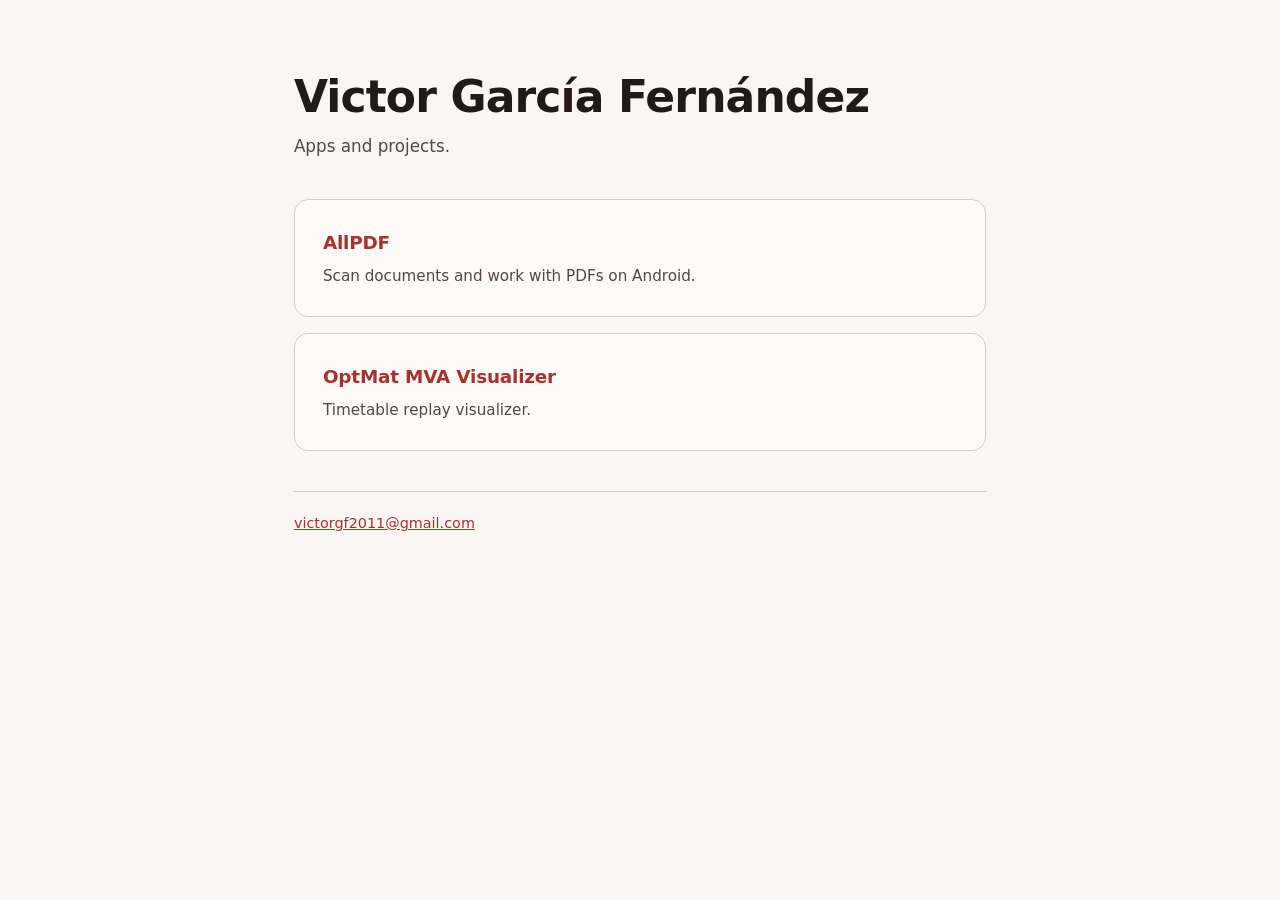
==== index.html @ 0d5b161e "Add root index so the developer website URL resolves" ====
<!doctype html>
<html lang="en">
<head>
<meta charset="utf-8">
<meta name="viewport" content="width=device-width, initial-scale=1">
<title>Victor García Fernández — Apps</title>
<meta name="description" content="Apps and projects by Victor García Fernández.">
<style>
  :root { color-scheme: light dark; }
  * { margin: 0; padding: 0; box-sizing: border-box; }

  :root {
    --page: #faf6f3;
    --surface: #fdfaf8;
    --ink: #221a18;
    --ink-soft: #54473f;
    --line: #d9ccc6;
    --accent: #a8322c;
  }
  @media (prefers-color-scheme: dark) {
    :root {
      --page: #181110;
      --surface: #1e1614;
      --ink: #ede1dc;
      --ink-soft: #dccbc4;
      --line: #54473f;
      --accent: #efa79d;
    }
  }

  body {
    background: var(--page);
    color: var(--ink);
    font-family: "Atkinson Hyperlegible", ui-sans-serif, system-ui, -apple-system, sans-serif;
    line-height: 1.6;
    padding: clamp(24px, 6vw, 72px) 20px 96px;
    -webkit-font-smoothing: antialiased;
  }
  main { max-width: 68ch; margin: 0 auto; }

  header { margin-bottom: 40px; }
  h1 {
    font-size: clamp(2rem, 5vw, 2.75rem);
    line-height: 1.15;
    letter-spacing: -0.02em;
  }
  .tagline {
    color: var(--ink-soft);
    margin-top: 10px;
    font-size: 1.05rem;
  }

  a.card {
    display: block;
    background: var(--surface);
    border: 1px solid var(--line);
    border-radius: 14px;
    padding: clamp(20px, 4vw, 28px);
    margin-bottom: 16px;
    text-decoration: none;
    color: inherit;
  }
  a.card:hover { border-color: var(--accent); }
  a.card h2 {
    font-size: 1.15rem;
    letter-spacing: -0.01em;
    margin-bottom: 6px;
    color: var(--accent);
  }
  a.card p { color: var(--ink-soft); font-size: 0.95rem; }

  footer {
    margin-top: 40px;
    padding-top: 20px;
    border-top: 1px solid var(--line);
    color: var(--ink-soft);
    font-size: 0.9rem;
  }
  footer a { color: var(--accent); }
</style>
</head>
<body>
<main>
  <header>
    <h1>Victor García Fernández</h1>
    <p class="tagline">Apps and projects.</p>
  </header>

  <a class="card" href="allpdf/">
    <h2>AllPDF</h2>
    <p>Scan documents and work with PDFs on Android.</p>
  </a>

  <a class="card" href="optmat-mva-visualizer/">
    <h2>OptMat MVA Visualizer</h2>
    <p>Timetable replay visualizer.</p>
  </a>

  <footer>
    <a href="mailto:victorgf2011@gmail.com">victorgf2011@gmail.com</a>
  </footer>
</main>
</body>
</html>
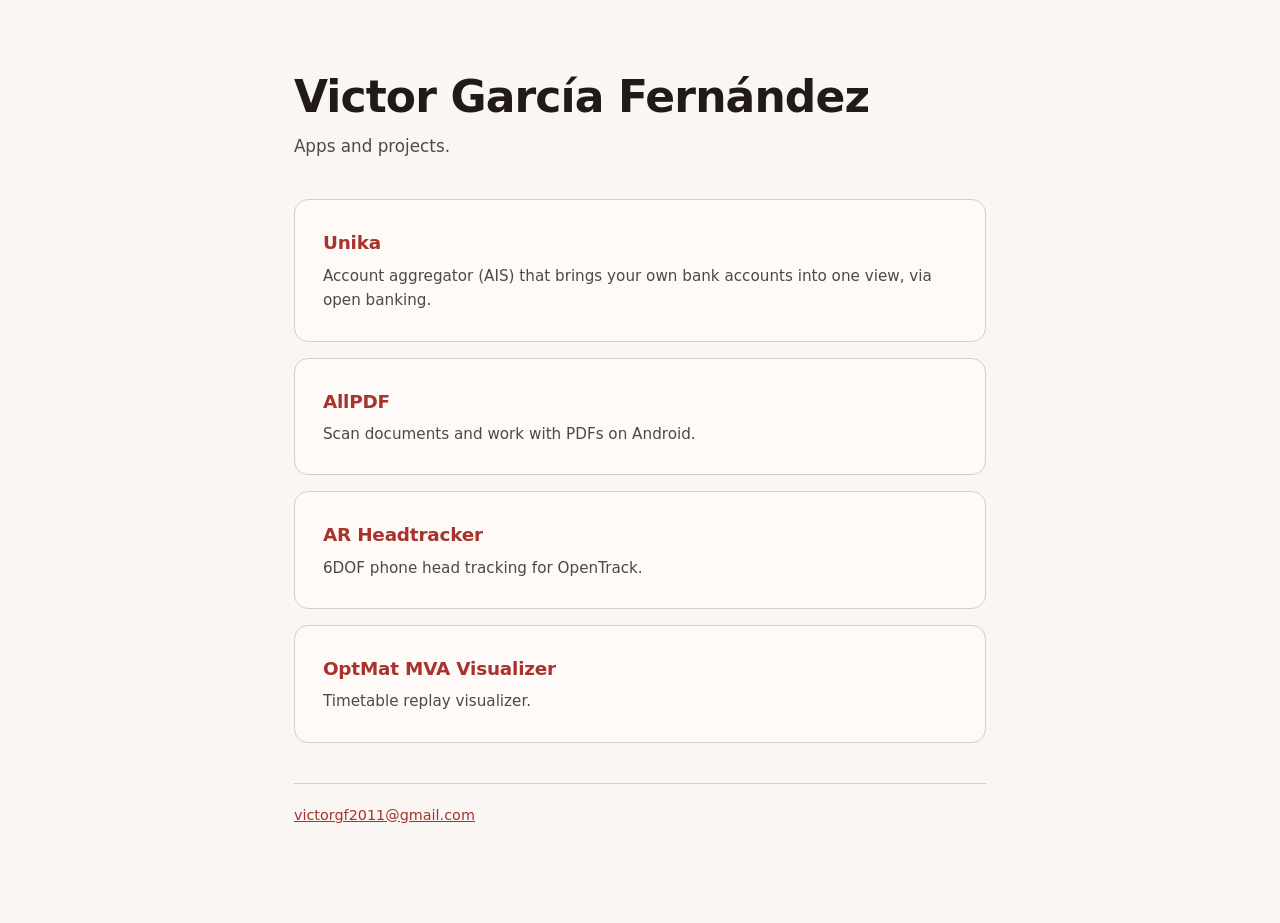
==== commit a4605bd4: "Add Unika pages (landing, privacy, terms) for Enable Banking prod request" ====
--- a/index.html
+++ b/index.html
@@ -86,9 +86,19 @@
     <p class="tagline">Apps and projects.</p>
   </header>
 
+  <a class="card" href="unika/">
+    <h2>Unika</h2>
+    <p>Account aggregator (AIS) that brings your own bank accounts into one view, via open banking.</p>
+  </a>
+
   <a class="card" href="allpdf/">
     <h2>AllPDF</h2>
     <p>Scan documents and work with PDFs on Android.</p>
+  </a>
+
+  <a class="card" href="ar-headtracker/">
+    <h2>AR Headtracker</h2>
+    <p>6DOF phone head tracking for OpenTrack.</p>
   </a>
 
   <a class="card" href="optmat-mva-visualizer/">
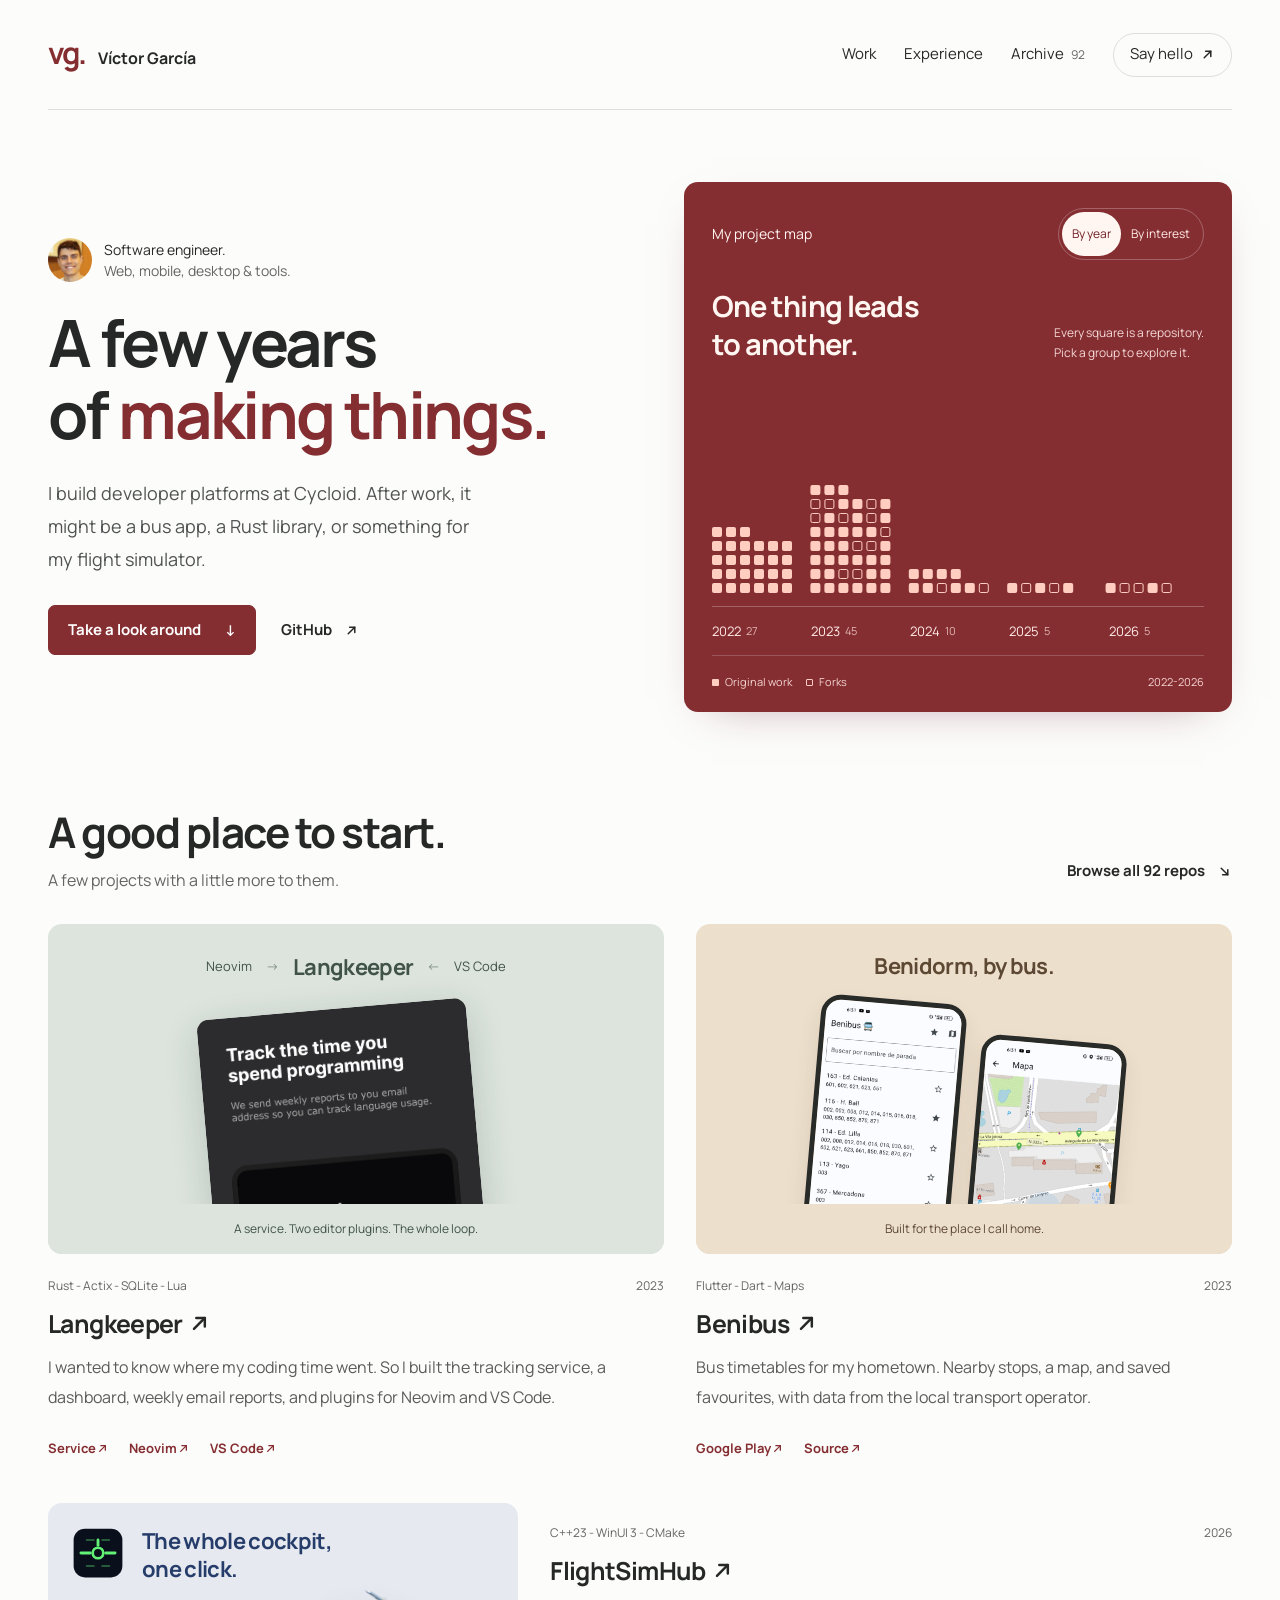
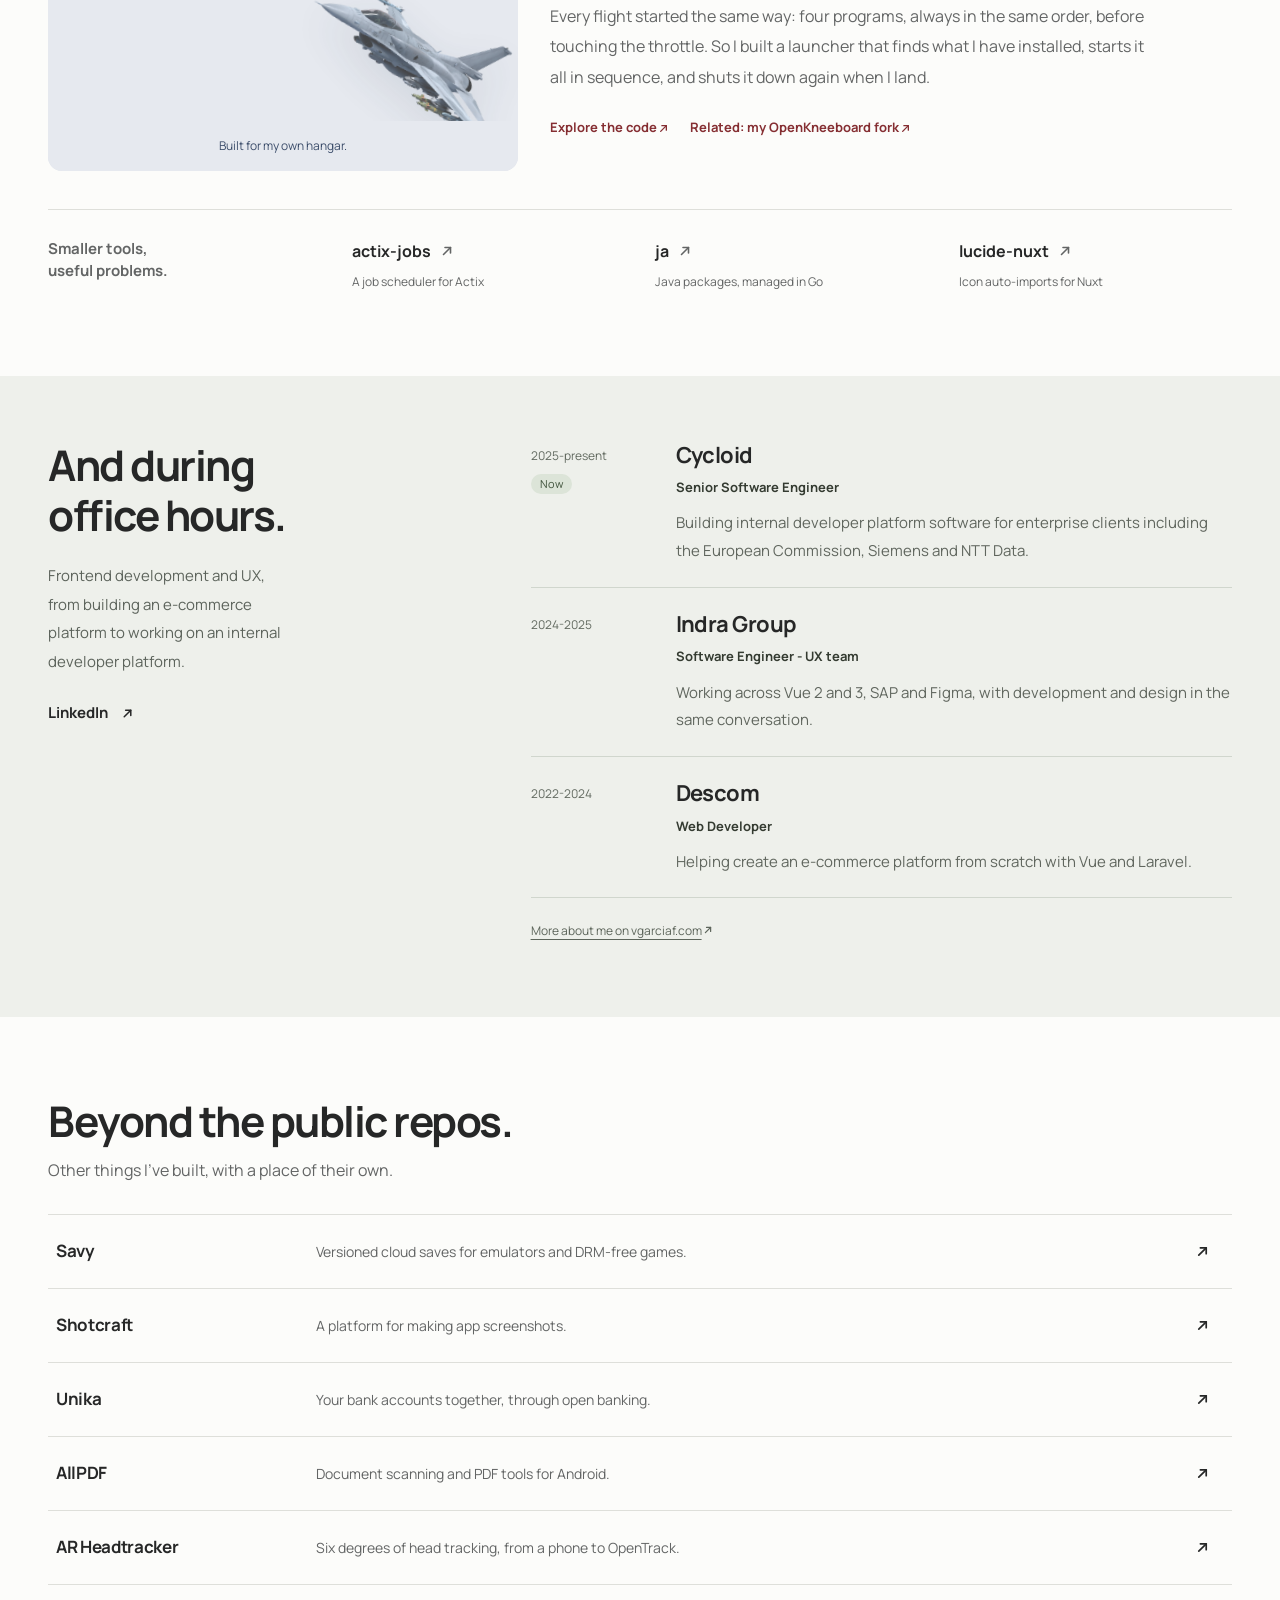
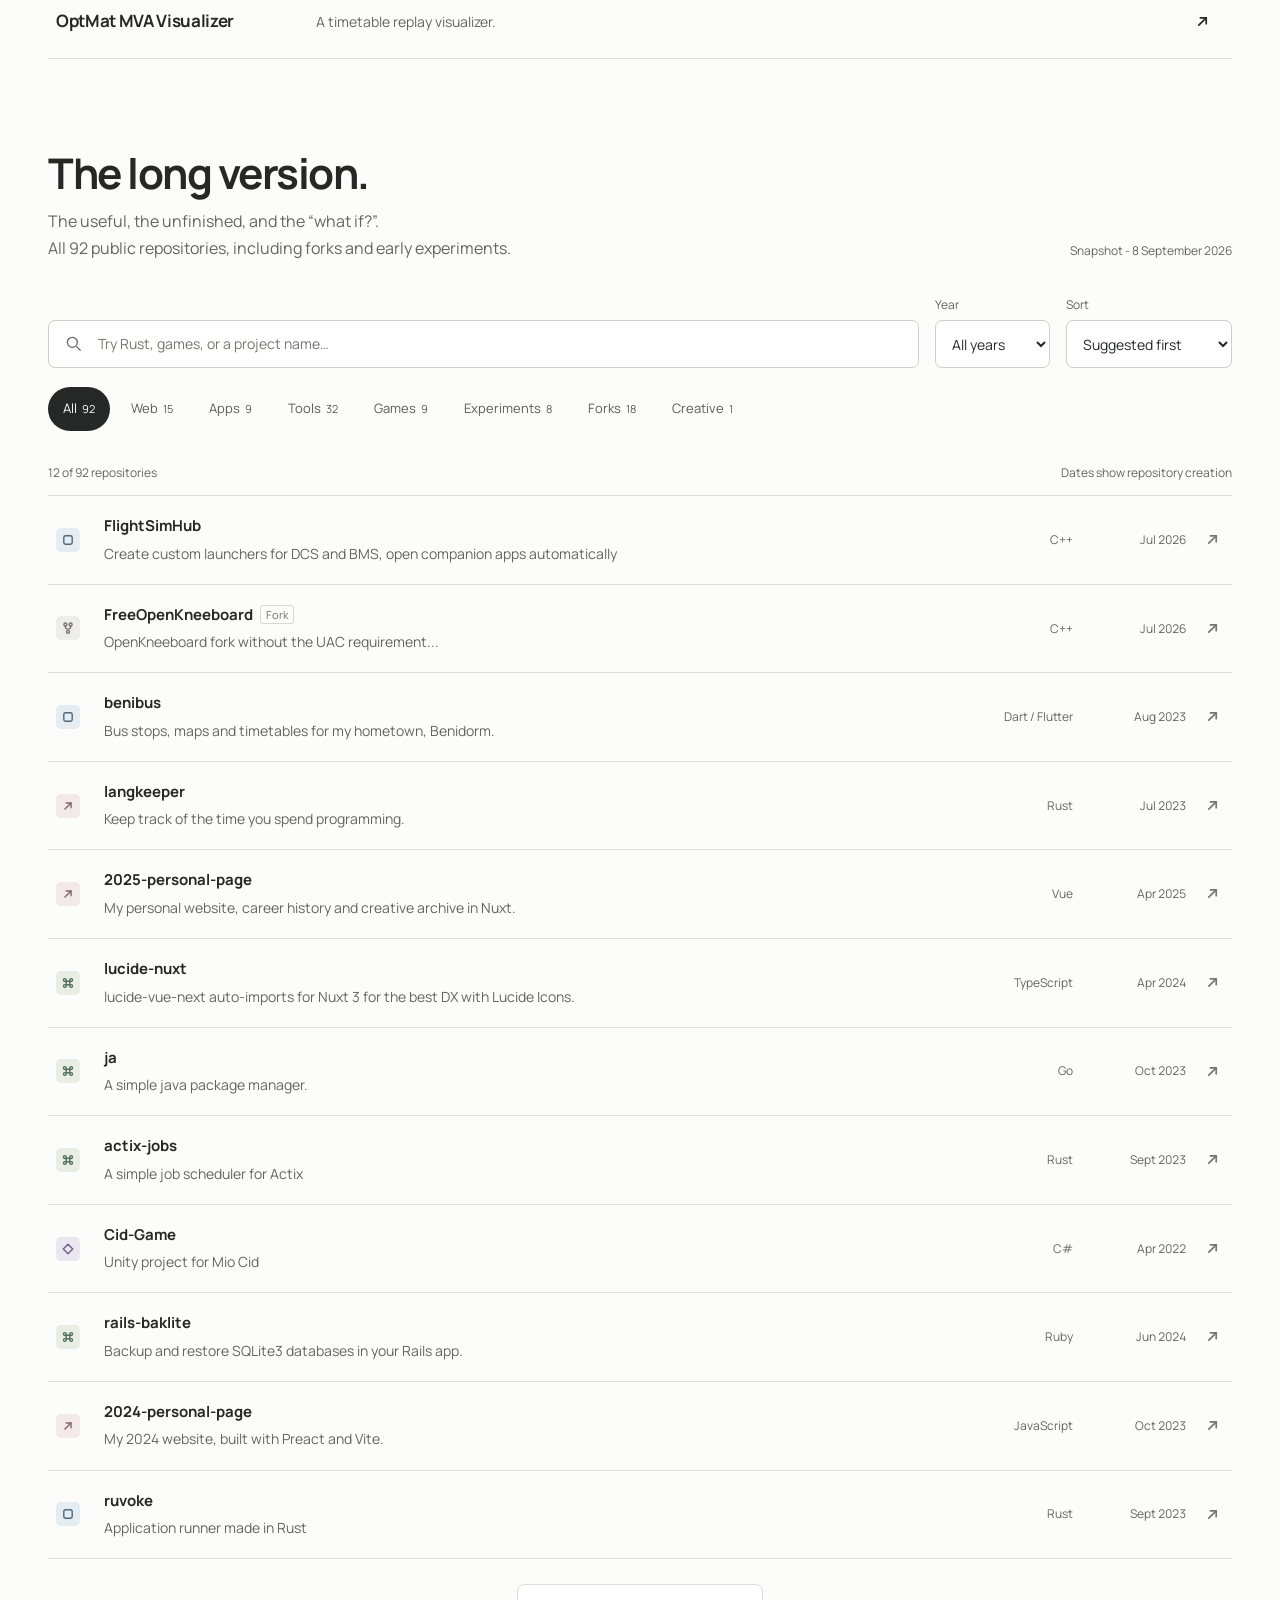
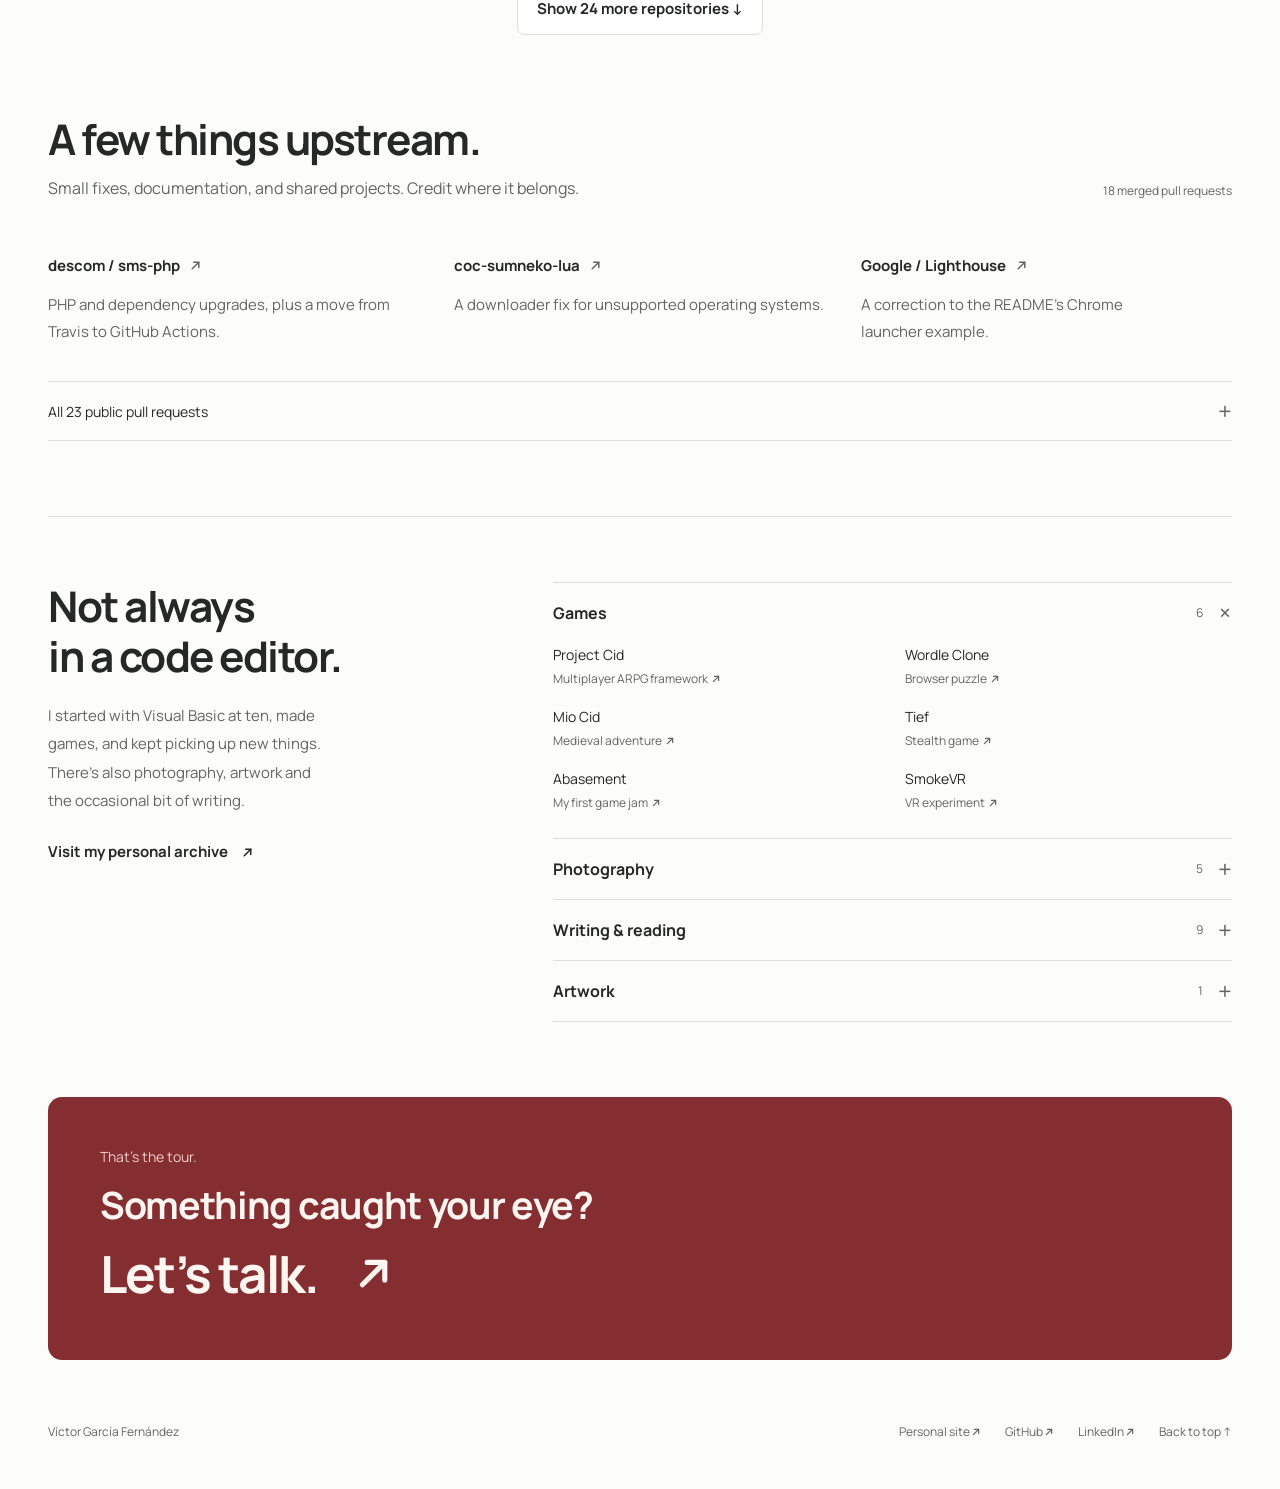
==== commit d9639e5a: "Build portfolio with project archive and career history Claude-Session: https://claude.ai/code/sessi" ====
--- a/index.html
+++ b/index.html
@@ -1,114 +1,890 @@
 <!doctype html>
 <html lang="en">
-<head>
-<meta charset="utf-8">
-<meta name="viewport" content="width=device-width, initial-scale=1">
-<title>Victor García Fernández — Apps</title>
-<meta name="description" content="Apps and projects by Victor García Fernández.">
-<style>
-  :root { color-scheme: light dark; }
-  * { margin: 0; padding: 0; box-sizing: border-box; }
+  <head>
+    <meta charset="utf-8" />
+    <meta name="viewport" content="width=device-width, initial-scale=1" />
+    <meta name="theme-color" content="#852e32" />
+    <title>
+      Víctor García: software, side projects & everything in between
+    </title>
+    <meta
+      name="description"
+      content="Software engineer working across web, mobile, desktop and developer tools. Explore Víctor García's projects, open-source contributions and creative work, from 2022 to today."
+    />
+    <meta
+      property="og:title"
+      content="Víctor García: a few years of making things"
+    />
+    <meta
+      property="og:description"
+      content="Software engineer. Web, mobile, desktop, developer tools and an archive of 92 public repositories."
+    />
+    <meta property="og:type" content="website" />
+    <meta property="og:url" content="https://apps.vgarciaf.com/" />
+    <meta
+      property="og:image"
+      content="https://apps.vgarciaf.com/assets/portrait.jpeg"
+    />
+    <link rel="canonical" href="https://apps.vgarciaf.com/" />
+    <link rel="icon" href="assets/favicon.svg" type="image/svg+xml" />
+    <link
+      rel="preload"
+      href="assets/manrope-regular.ttf"
+      as="font"
+      type="font/ttf"
+      crossorigin
+    />
+    <link rel="stylesheet" href="portfolio.css" />
+    <script src="portfolio.js" defer></script>
+  </head>
+  <body>
+    <a class="skip-link" href="#main">Skip to content</a>
+    <header class="site-header wrap">
+      <a class="identity" href="#main" aria-label="Víctor García, home"
+        ><span class="monogram" aria-hidden="true">vg.</span
+        ><span>Víctor García</span></a
+      >
+      <nav aria-label="Main navigation">
+        <a href="#work">Work</a><a href="#experience">Experience</a
+        ><a href="#archive">Archive <span class="nav-count">92</span></a
+        ><a class="contact-link" href="mailto:victorgf2011@gmail.com"
+          >Say hello <svg class="icon" viewBox="0 0 16 16" aria-hidden="true" fill="none" stroke="currentColor" stroke-width="1.6" stroke-linecap="round" stroke-linejoin="round"><path d="M4.5 11.5 11.5 4.5"/><path d="M6 4.5h5.5V10"/></svg></a
+        >
+      </nav>
+    </header>
+    <main id="main">
+      <section class="hero wrap" aria-labelledby="hero-title">
+        <div class="hero-copy">
+          <div class="intro">
+            <button class="portrait" type="button" disabled aria-label="See a bigger photo of Víctor">
+              <img
+                src="assets/portrait.jpeg"
+                width="44"
+                height="44"
+                alt="Víctor García"
+              />
+              <span class="wave" aria-hidden="true">
+                <img
+                  src="assets/hand-wave.png"
+                  width="123"
+                  height="111"
+                  alt=""
+                />
+              </span>
+            </button>
+            <p>Software engineer.<br /><span>Web, mobile, desktop &amp; tools.</span></p>
+          </div>
+          <h1 id="hero-title">
+            A few years <br />of <span>making things.</span>
+          </h1>
+          <p class="hero-description">
+            I build developer platforms at Cycloid. After work, it might be a
+            bus app, a Rust library, or something for my flight simulator.
+          </p>
+          <div class="hero-links">
+            <a class="button primary" href="#work"
+              >Take a look around <span aria-hidden="true">↓</span></a
+            ><a class="text-link" href="https://github.com/TortitasT"
+              >GitHub <svg class="icon" viewBox="0 0 16 16" aria-hidden="true" fill="none" stroke="currentColor" stroke-width="1.6" stroke-linecap="round" stroke-linejoin="round"><path d="M4.5 11.5 11.5 4.5"/><path d="M6 4.5h5.5V10"/></svg></a
+            >
+          </div>
+        </div>
+        <div class="atlas" aria-label="Public repositories by creation year">
+          <div class="atlas-top">
+            <span>My project map</span>
+            <div class="segmented js-only" aria-label="Group project map">
+              <button type="button" data-layout="year" aria-pressed="true">
+                By year</button
+              ><button
+                type="button"
+                data-layout="category"
+                aria-pressed="false"
+              >
+                By interest
+              </button>
+            </div>
+          </div>
+          <div class="atlas-story">
+            <strong>One thing leads <br />to another.</strong>
+            <p>
+              Every square is a repository.<br />Pick a group to explore it.
+            </p>
+          </div>
+          <div class="plot" aria-hidden="true"><span class="plot-dot" data-name="2022-personal-page" data-fork="false" style="--x:0%;--y:14px"></span><span class="plot-dot" data-name="2023-personal-page" data-fork="false" style="--x:3%;--y:14px"></span><span class="plot-dot" data-name="2023-personal-page-fresh" data-fork="false" style="--x:6%;--y:14px"></span><span class="plot-dot" data-name="2023-personal-page-next" data-fork="false" style="--x:9%;--y:14px"></span><span class="plot-dot" data-name="2023-personal-page-nuxt3-v1" data-fork="false" style="--x:0%;--y:28px"></span><span class="plot-dot" data-name="2024-personal-page" data-fork="false" style="--x:20%;--y:14px"></span><span class="plot-dot" data-name="2025-personal-page" data-fork="false" style="--x:60%;--y:14px"></span><span class="plot-dot" data-name="actix-jobs" data-fork="false" style="--x:23%;--y:14px"></span><span class="plot-dot" data-name="advent-of-code-2022" data-fork="false" style="--x:3%;--y:28px"></span><span class="plot-dot" data-name="advent-of-code-2023" data-fork="false" style="--x:26%;--y:14px"></span><span class="plot-dot" data-name="advent-of-vue-2022" data-fork="false" style="--x:6%;--y:28px"></span><span class="plot-dot" data-name="alend" data-fork="false" style="--x:29%;--y:14px"></span><span class="plot-dot" data-name="android-platform-tools-installer" data-fork="false" style="--x:20%;--y:28px"></span><span class="plot-dot" data-name="auth-laravel-nuxt3" data-fork="false" style="--x:23%;--y:28px"></span><span class="plot-dot" data-name="benibus" data-fork="false" style="--x:26%;--y:28px"></span><span class="plot-dot" data-name="celar" data-fork="false" style="--x:9%;--y:28px"></span><span class="plot-dot" data-name="chemical-dam" data-fork="false" style="--x:29%;--y:28px"></span><span class="plot-dot" data-name="Cid-Game" data-fork="false" style="--x:0%;--y:42px"></span><span class="plot-dot" data-name="Cid-Server" data-fork="false" style="--x:3%;--y:42px"></span><span class="plot-dot" data-name="Cid-Server-GUI" data-fork="false" style="--x:6%;--y:42px"></span><span class="plot-dot" data-name="coc-intelephense" data-fork="true" style="--x:20%;--y:42px"></span><span class="plot-dot" data-name="coc-sumneko-lua" data-fork="true" style="--x:23%;--y:42px"></span><span class="plot-dot" data-name="con" data-fork="false" style="--x:26%;--y:42px"></span><span class="plot-dot" data-name="cookhub" data-fork="false" style="--x:29%;--y:42px"></span><span class="plot-dot" data-name="cooklang-js" data-fork="true" style="--x:63%;--y:14px"></span><span class="plot-dot" data-name="cpp-utils" data-fork="false" style="--x:20%;--y:56px"></span><span class="plot-dot" data-name="dam-battleship" data-fork="false" style="--x:23%;--y:56px"></span><span class="plot-dot" data-name="dam-nginx-docker" data-fork="false" style="--x:26%;--y:56px"></span><span class="plot-dot" data-name="dam-webpage" data-fork="false" style="--x:29%;--y:56px"></span><span class="plot-dot" data-name="dam2-delivery" data-fork="false" style="--x:20%;--y:70px"></span><span class="plot-dot" data-name="dbasado" data-fork="false" style="--x:23%;--y:70px"></span><span class="plot-dot" data-name="deno-api-auth" data-fork="false" style="--x:26%;--y:70px"></span><span class="plot-dot" data-name="dimers" data-fork="false" style="--x:29%;--y:70px"></span><span class="plot-dot" data-name="docker-sdk" data-fork="false" style="--x:20%;--y:84px"></span><span class="plot-dot" data-name="dormlite" data-fork="false" style="--x:9%;--y:42px"></span><span class="plot-dot" data-name="dotfiles" data-fork="false" style="--x:0%;--y:56px"></span><span class="plot-dot" data-name="edi" data-fork="false" style="--x:40%;--y:14px"></span><span class="plot-dot" data-name="FlightSimHub" data-fork="false" style="--x:80%;--y:14px"></span><span class="plot-dot" data-name="framework" data-fork="true" style="--x:23%;--y:84px"></span><span class="plot-dot" data-name="FreeOpenKneeboard" data-fork="true" style="--x:83%;--y:14px"></span><span class="plot-dot" data-name="go-web-documentation" data-fork="true" style="--x:26%;--y:84px"></span><span class="plot-dot" data-name="htemele" data-fork="false" style="--x:29%;--y:84px"></span><span class="plot-dot" data-name="i2p.website" data-fork="true" style="--x:86%;--y:14px"></span><span class="plot-dot" data-name="ja" data-fork="false" style="--x:20%;--y:98px"></span><span class="plot-dot" data-name="java-utils" data-fork="false" style="--x:23%;--y:98px"></span><span class="plot-dot" data-name="jenu" data-fork="false" style="--x:26%;--y:98px"></span><span class="plot-dot" data-name="langkeeper" data-fork="false" style="--x:29%;--y:98px"></span><span class="plot-dot" data-name="langkeeper.nvim" data-fork="false" style="--x:20%;--y:112px"></span><span class="plot-dot" data-name="lighthouse" data-fork="true" style="--x:23%;--y:112px"></span><span class="plot-dot" data-name="lucide-nuxt" data-fork="false" style="--x:43%;--y:14px"></span><span class="plot-dot" data-name="media" data-fork="false" style="--x:66%;--y:14px"></span><span class="plot-dot" data-name="mini.nvim" data-fork="true" style="--x:26%;--y:112px"></span><span class="plot-dot" data-name="monkeytype" data-fork="true" style="--x:46%;--y:14px"></span><span class="plot-dot" data-name="museeks" data-fork="true" style="--x:69%;--y:14px"></span><span class="plot-dot" data-name="node-telnet-server" data-fork="false" style="--x:3%;--y:56px"></span><span class="plot-dot" data-name="node-typescript-module" data-fork="false" style="--x:29%;--y:112px"></span><span class="plot-dot" data-name="pages" data-fork="false" style="--x:89%;--y:14px"></span><span class="plot-dot" data-name="patata-recipes" data-fork="true" style="--x:20%;--y:126px"></span><span class="plot-dot" data-name="php-ffi-rust-test" data-fork="false" style="--x:23%;--y:126px"></span><span class="plot-dot" data-name="php-skeleton" data-fork="true" style="--x:26%;--y:126px"></span><span class="plot-dot" data-name="prettier-config" data-fork="false" style="--x:29%;--y:126px"></span><span class="plot-dot" data-name="privacy-policy" data-fork="false" style="--x:60%;--y:28px"></span><span class="plot-dot" data-name="prot" data-fork="false" style="--x:6%;--y:56px"></span><span class="plot-dot" data-name="rails-baklite" data-fork="false" style="--x:49%;--y:14px"></span><span class="plot-dot" data-name="realtime-income" data-fork="false" style="--x:40%;--y:28px"></span><span class="plot-dot" data-name="roar-ng-ii" data-fork="true" style="--x:20%;--y:140px"></span><span class="plot-dot" data-name="rpg-kata" data-fork="true" style="--x:23%;--y:140px"></span><span class="plot-dot" data-name="ruvoke" data-fork="false" style="--x:26%;--y:140px"></span><span class="plot-dot" data-name="SAO-FCT-Autofill" data-fork="false" style="--x:9%;--y:56px"></span><span class="plot-dot" data-name="shadcn-vue" data-fork="true" style="--x:43%;--y:28px"></span><span class="plot-dot" data-name="sharpit" data-fork="false" style="--x:29%;--y:140px"></span><span class="plot-dot" data-name="sms-php" data-fork="true" style="--x:20%;--y:154px"></span><span class="plot-dot" data-name="ssh-cli" data-fork="false" style="--x:46%;--y:28px"></span><span class="plot-dot" data-name="stock-forecast" data-fork="false" style="--x:49%;--y:28px"></span><span class="plot-dot" data-name="styles" data-fork="false" style="--x:0%;--y:70px"></span><span class="plot-dot" data-name="SWDM-Generator" data-fork="false" style="--x:3%;--y:70px"></span><span class="plot-dot" data-name="taskt" data-fork="false" style="--x:23%;--y:154px"></span><span class="plot-dot" data-name="taskt-server" data-fork="false" style="--x:26%;--y:154px"></span><span class="plot-dot" data-name="telnet-mmo" data-fork="false" style="--x:6%;--y:70px"></span><span class="plot-dot" data-name="telnet-mmo-editor" data-fork="false" style="--x:9%;--y:70px"></span><span class="plot-dot" data-name="tevent" data-fork="false" style="--x:0%;--y:84px"></span><span class="plot-dot" data-name="tomodoro" data-fork="false" style="--x:40%;--y:42px"></span><span class="plot-dot" data-name="TortitasT" data-fork="false" style="--x:3%;--y:84px"></span><span class="plot-dot" data-name="trouter" data-fork="false" style="--x:6%;--y:84px"></span><span class="plot-dot" data-name="tsh" data-fork="false" style="--x:9%;--y:84px"></span><span class="plot-dot" data-name="Tux-Memory" data-fork="false" style="--x:0%;--y:98px"></span><span class="plot-dot" data-name="vscode-langkeeper" data-fork="false" style="--x:29%;--y:154px"></span><span class="plot-dot" data-name="vue3-electron-forge" data-fork="false" style="--x:20%;--y:168px"></span><span class="plot-dot" data-name="weather-react" data-fork="false" style="--x:43%;--y:42px"></span><span class="plot-dot" data-name="Wordle-Clone" data-fork="false" style="--x:3%;--y:98px"></span><span class="plot-dot" data-name="workflows" data-fork="false" style="--x:6%;--y:98px"></span><span class="plot-dot" data-name="wt" data-fork="true" style="--x:80%;--y:28px"></span></div>
+          <div class="plot-labels"><a href="#archive" data-group="2022">2022<small>27</small></a><a href="#archive" data-group="2023">2023<small>45</small></a><a href="#archive" data-group="2024">2024<small>10</small></a><a href="#archive" data-group="2025">2025<small>5</small></a><a href="#archive" data-group="2026">2026<small>5</small></a></div>
+          <div class="atlas-bottom">
+            <span
+              ><i class="legend-square" aria-hidden="true"></i> Original work
+              <i class="legend-square fork" aria-hidden="true"></i> Forks</span
+            ><span>2022-2026</span>
+          </div>
+        </div>
+      </section>
 
-  :root {
-    --page: #faf6f3;
-    --surface: #fdfaf8;
-    --ink: #221a18;
-    --ink-soft: #54473f;
-    --line: #d9ccc6;
-    --accent: #a8322c;
-  }
-  @media (prefers-color-scheme: dark) {
-    :root {
-      --page: #181110;
-      --surface: #1e1614;
-      --ink: #ede1dc;
-      --ink-soft: #dccbc4;
-      --line: #54473f;
-      --accent: #efa79d;
-    }
-  }
+      <section class="work-section wrap" id="work" aria-labelledby="work-title">
+        <div class="section-heading">
+          <div>
+            <h2 id="work-title">A good place to start.</h2>
+            <p>A few projects with a little more to them.</p>
+          </div>
+          <a class="text-link" href="#archive"
+            >Browse all 92 repos <svg class="icon" viewBox="0 0 16 16" aria-hidden="true" fill="none" stroke="currentColor" stroke-width="1.6" stroke-linecap="round" stroke-linejoin="round"><path d="M4.5 4.5 11.5 11.5"/><path d="M11.5 6v5.5H6"/></svg></a
+          >
+        </div>
+        <div class="featured-grid">
+          <article class="project feature-langkeeper">
+            <a
+              class="project-art langkeeper-art"
+              href="https://github.com/TortitasT/langkeeper"
+              aria-label="Explore Langkeeper on GitHub"
+            >
+              <div class="ecosystem">
+                <span>Neovim</span
+                ><span class="connector" aria-hidden="true">→</span
+                ><strong>Langkeeper</strong
+                ><span class="connector" aria-hidden="true">←</span
+                ><span>VS Code</span>
+              </div>
+              <img
+                class="langkeeper-shot"
+                src="assets/langkeeper.png"
+                width="1242"
+                height="2688"
+                loading="lazy"
+                alt="Langkeeper dashboard showing time spent in different programming languages"
+              />
+              <span class="art-caption"
+                >A service. Two editor plugins. The whole loop.</span
+              >
+            </a>
+            <div class="project-copy">
+              <div class="project-meta">
+                <span>Rust - Actix - SQLite - Lua</span
+                ><time datetime="2023-07-31">2023</time>
+              </div>
+              <h3>
+                <a href="https://github.com/TortitasT/langkeeper"
+                  >Langkeeper <svg class="icon" viewBox="0 0 16 16" aria-hidden="true" fill="none" stroke="currentColor" stroke-width="1.6" stroke-linecap="round" stroke-linejoin="round"><path d="M4.5 11.5 11.5 4.5"/><path d="M6 4.5h5.5V10"/></svg></a
+                >
+              </h3>
+              <p>
+                I wanted to know where my coding time went. So I built the
+                tracking service, a dashboard, weekly email reports, and plugins
+                for Neovim and VS Code.
+              </p>
+              <div class="project-links">
+                <a href="https://github.com/TortitasT/langkeeper">Service <svg class="icon" viewBox="0 0 16 16" aria-hidden="true" fill="none" stroke="currentColor" stroke-width="1.6" stroke-linecap="round" stroke-linejoin="round"><path d="M4.5 11.5 11.5 4.5"/><path d="M6 4.5h5.5V10"/></svg></a
+                ><a href="https://github.com/TortitasT/langkeeper.nvim"
+                  >Neovim <svg class="icon" viewBox="0 0 16 16" aria-hidden="true" fill="none" stroke="currentColor" stroke-width="1.6" stroke-linecap="round" stroke-linejoin="round"><path d="M4.5 11.5 11.5 4.5"/><path d="M6 4.5h5.5V10"/></svg></a
+                ><a href="https://github.com/TortitasT/vscode-langkeeper"
+                  >VS Code <svg class="icon" viewBox="0 0 16 16" aria-hidden="true" fill="none" stroke="currentColor" stroke-width="1.6" stroke-linecap="round" stroke-linejoin="round"><path d="M4.5 11.5 11.5 4.5"/><path d="M6 4.5h5.5V10"/></svg></a
+                >
+              </div>
+            </div>
+          </article>
+          <article class="project feature-benibus">
+            <a
+              class="project-art benibus-art"
+              href="https://github.com/TortitasT/benibus"
+              aria-label="Explore Benibus on GitHub"
+              ><span class="bus-label">Benidorm, by bus.</span>
+              <div class="phone-pair">
+                <img
+                  src="assets/benibus-stops.jpeg"
+                  width="921"
+                  height="2048"
+                  loading="lazy"
+                  alt="Benibus nearby bus stops"
+                /><img
+                  src="assets/benibus-map.jpeg"
+                  width="921"
+                  height="2048"
+                  loading="lazy"
+                  alt="Benibus map of bus stops in Benidorm"
+                />
+              </div>
+              <span class="art-caption"
+                >Built for the place I call home.</span
+              ></a
+            >
+            <div class="project-copy">
+              <div class="project-meta">
+                <span>Flutter - Dart - Maps</span
+                ><time datetime="2023-08-10">2023</time>
+              </div>
+              <h3>
+                <a href="https://github.com/TortitasT/benibus"
+                  >Benibus <svg class="icon" viewBox="0 0 16 16" aria-hidden="true" fill="none" stroke="currentColor" stroke-width="1.6" stroke-linecap="round" stroke-linejoin="round"><path d="M4.5 11.5 11.5 4.5"/><path d="M6 4.5h5.5V10"/></svg></a
+                >
+              </h3>
+              <p>
+                Bus timetables for my hometown. Nearby stops, a map, and saved
+                favourites, with data from the local transport operator.
+              </p>
+              <div class="project-links">
+                <a
+                  href="https://play.google.com/store/apps/details?id=eu.tortitas.benibus"
+                  >Google Play <svg class="icon" viewBox="0 0 16 16" aria-hidden="true" fill="none" stroke="currentColor" stroke-width="1.6" stroke-linecap="round" stroke-linejoin="round"><path d="M4.5 11.5 11.5 4.5"/><path d="M6 4.5h5.5V10"/></svg></a
+                ><a href="https://github.com/TortitasT/benibus">Source <svg class="icon" viewBox="0 0 16 16" aria-hidden="true" fill="none" stroke="currentColor" stroke-width="1.6" stroke-linecap="round" stroke-linejoin="round"><path d="M4.5 11.5 11.5 4.5"/><path d="M6 4.5h5.5V10"/></svg></a>
+              </div>
+            </div>
+          </article>
+        </div>
+        <article class="flight-project">
+          <div class="flight-visual">
+            <img
+              class="f16"
+              src="assets/f16.png"
+              width="653"
+              height="383"
+              loading="lazy"
+              alt=""
+            />
+            <img src="assets/flight-sim.svg" alt="" width="80" height="80" />
+            <span class="flight-label">The whole cockpit,<br />one click.</span>
+            <p>Built for my own hangar.</p>
+          </div>
+          <div class="flight-copy">
+            <div class="project-meta">
+              <span>C++23 - WinUI 3 - CMake</span
+              ><time datetime="2026-07-16">2026</time>
+            </div>
+            <h3>
+              <a href="https://github.com/TortitasT/FlightSimHub"
+                >FlightSimHub <svg class="icon" viewBox="0 0 16 16" aria-hidden="true" fill="none" stroke="currentColor" stroke-width="1.6" stroke-linecap="round" stroke-linejoin="round"><path d="M4.5 11.5 11.5 4.5"/><path d="M6 4.5h5.5V10"/></svg></a
+              >
+            </h3>
+            <p>
+              Every flight started the same way: four programs, always in the
+              same order, before touching the throttle. So I built a launcher
+              that finds what I have installed, starts it all in sequence, and
+              shuts it down again when I land.
+            </p>
+            <div class="project-links">
+              <a href="https://github.com/TortitasT/FlightSimHub"
+                >Explore the code <svg class="icon" viewBox="0 0 16 16" aria-hidden="true" fill="none" stroke="currentColor" stroke-width="1.6" stroke-linecap="round" stroke-linejoin="round"><path d="M4.5 11.5 11.5 4.5"/><path d="M6 4.5h5.5V10"/></svg></a
+              ><a href="https://github.com/TortitasT/FreeOpenKneeboard"
+                >Related: my OpenKneeboard fork <svg class="icon" viewBox="0 0 16 16" aria-hidden="true" fill="none" stroke="currentColor" stroke-width="1.6" stroke-linecap="round" stroke-linejoin="round"><path d="M4.5 11.5 11.5 4.5"/><path d="M6 4.5h5.5V10"/></svg></a
+              >
+            </div>
+          </div>
+        </article>
+        <div class="tool-shelf">
+          <p class="shelf-title">Smaller tools,<br />useful problems.</p>
+          <a href="https://github.com/TortitasT/actix-jobs"
+            ><span>actix-jobs <b><svg class="icon" viewBox="0 0 16 16" aria-hidden="true" fill="none" stroke="currentColor" stroke-width="1.6" stroke-linecap="round" stroke-linejoin="round"><path d="M4.5 11.5 11.5 4.5"/><path d="M6 4.5h5.5V10"/></svg></b></span
+            ><small>A job scheduler for Actix</small></a
+          ><a href="https://github.com/TortitasT/ja"
+            ><span>ja <b><svg class="icon" viewBox="0 0 16 16" aria-hidden="true" fill="none" stroke="currentColor" stroke-width="1.6" stroke-linecap="round" stroke-linejoin="round"><path d="M4.5 11.5 11.5 4.5"/><path d="M6 4.5h5.5V10"/></svg></b></span
+            ><small>Java packages, managed in Go</small></a
+          ><a href="https://github.com/TortitasT/lucide-nuxt"
+            ><span>lucide-nuxt <b><svg class="icon" viewBox="0 0 16 16" aria-hidden="true" fill="none" stroke="currentColor" stroke-width="1.6" stroke-linecap="round" stroke-linejoin="round"><path d="M4.5 11.5 11.5 4.5"/><path d="M6 4.5h5.5V10"/></svg></b></span
+            ><small>Icon auto-imports for Nuxt</small></a
+          >
+        </div>
+      </section>
 
-  body {
-    background: var(--page);
-    color: var(--ink);
-    font-family: "Atkinson Hyperlegible", ui-sans-serif, system-ui, -apple-system, sans-serif;
-    line-height: 1.6;
-    padding: clamp(24px, 6vw, 72px) 20px 96px;
-    -webkit-font-smoothing: antialiased;
-  }
-  main { max-width: 68ch; margin: 0 auto; }
+      <section
+        class="experience-section"
+        id="experience"
+        aria-labelledby="experience-title"
+      >
+        <div class="wrap experience-grid">
+          <div class="experience-intro">
+            <h2 id="experience-title">And during <br />office hours.</h2>
+            <p>
+              Frontend development and UX, from building an e-commerce platform
+              to working on an internal developer platform.
+            </p>
+            <a class="text-link" href="https://www.linkedin.com/in/vgarciafer/"
+              >LinkedIn <svg class="icon" viewBox="0 0 16 16" aria-hidden="true" fill="none" stroke="currentColor" stroke-width="1.6" stroke-linecap="round" stroke-linejoin="round"><path d="M4.5 11.5 11.5 4.5"/><path d="M6 4.5h5.5V10"/></svg></a
+            >
+          </div>
+          <div class="career-list">
+            <article class="career">
+              <div class="career-date">
+                2025-present<span class="current">Now</span>
+              </div>
+              <div>
+                <h3>Cycloid</h3>
+                <p class="role">Senior Software Engineer</p>
+                <p>
+                  Building internal developer platform software for enterprise
+                  clients including the European Commission, Siemens and NTT
+                  Data.
+                </p>
+              </div>
+            </article>
+            <article class="career">
+              <div class="career-date">2024-2025</div>
+              <div>
+                <h3>Indra Group</h3>
+                <p class="role">Software Engineer - UX team</p>
+                <p>
+                  Working across Vue 2 and 3, SAP and Figma, with development
+                  and design in the same conversation.
+                </p>
+              </div>
+            </article>
+            <article class="career">
+              <div class="career-date">2022-2024</div>
+              <div>
+                <h3>Descom</h3>
+                <p class="role">Web Developer</p>
+                <p>
+                  Helping create an e-commerce platform from scratch with Vue
+                  and Laravel.
+                </p>
+              </div>
+            </article>
+            <a class="career-source" href="https://vgarciaf.com/about"
+              >More about me on vgarciaf.com <svg class="icon" viewBox="0 0 16 16" aria-hidden="true" fill="none" stroke="currentColor" stroke-width="1.6" stroke-linecap="round" stroke-linejoin="round"><path d="M4.5 11.5 11.5 4.5"/><path d="M6 4.5h5.5V10"/></svg></a
+            >
+          </div>
+        </div>
+      </section>
 
-  header { margin-bottom: 40px; }
-  h1 {
-    font-size: clamp(2rem, 5vw, 2.75rem);
-    line-height: 1.15;
-    letter-spacing: -0.02em;
-  }
-  .tagline {
-    color: var(--ink-soft);
-    margin-top: 10px;
-    font-size: 1.05rem;
-  }
+      <section class="products-section wrap" aria-labelledby="products-title">
+        <div class="section-heading">
+          <div>
+            <h2 id="products-title">Beyond the public repos.</h2>
+            <p>Other things I’ve built, with a place of their own.</p>
+          </div>
+        </div>
+        <div class="product-list">
+          <a href="https://savy.lol/"
+            ><span class="product-name">Savy</span
+            ><span>Versioned cloud saves for emulators and DRM-free games.</span
+            ><svg class="icon" viewBox="0 0 16 16" aria-hidden="true" fill="none" stroke="currentColor" stroke-width="1.6" stroke-linecap="round" stroke-linejoin="round"><path d="M4.5 11.5 11.5 4.5"/><path d="M6 4.5h5.5V10"/></svg></a
+          >
+          <a href="https://shotcraft.vercel.app/"
+            ><span class="product-name">Shotcraft</span
+            ><span>A platform for making app screenshots.</span
+            ><svg class="icon" viewBox="0 0 16 16" aria-hidden="true" fill="none" stroke="currentColor" stroke-width="1.6" stroke-linecap="round" stroke-linejoin="round"><path d="M4.5 11.5 11.5 4.5"/><path d="M6 4.5h5.5V10"/></svg></a
+          >
+          <a href="unika/"
+            ><span class="product-name">Unika</span
+            ><span>Your bank accounts together, through open banking.</span
+            ><svg class="icon" viewBox="0 0 16 16" aria-hidden="true" fill="none" stroke="currentColor" stroke-width="1.6" stroke-linecap="round" stroke-linejoin="round"><path d="M4.5 11.5 11.5 4.5"/><path d="M6 4.5h5.5V10"/></svg></a
+          >
+          <a href="allpdf/"
+            ><span class="product-name">AllPDF</span
+            ><span>Document scanning and PDF tools for Android.</span
+            ><svg class="icon" viewBox="0 0 16 16" aria-hidden="true" fill="none" stroke="currentColor" stroke-width="1.6" stroke-linecap="round" stroke-linejoin="round"><path d="M4.5 11.5 11.5 4.5"/><path d="M6 4.5h5.5V10"/></svg></a
+          >
+          <a href="ar-headtracker/"
+            ><span class="product-name">AR Headtracker</span
+            ><span
+              >Six degrees of head tracking, from a phone to OpenTrack.</span
+            ><svg class="icon" viewBox="0 0 16 16" aria-hidden="true" fill="none" stroke="currentColor" stroke-width="1.6" stroke-linecap="round" stroke-linejoin="round"><path d="M4.5 11.5 11.5 4.5"/><path d="M6 4.5h5.5V10"/></svg></a
+          >
+          <a href="optmat-mva-visualizer/"
+            ><span class="product-name">OptMat MVA Visualizer</span
+            ><span>A timetable replay visualizer.</span
+            ><svg class="icon" viewBox="0 0 16 16" aria-hidden="true" fill="none" stroke="currentColor" stroke-width="1.6" stroke-linecap="round" stroke-linejoin="round"><path d="M4.5 11.5 11.5 4.5"/><path d="M6 4.5h5.5V10"/></svg></a
+          >
+        </div>
+      </section>
 
-  a.card {
-    display: block;
-    background: var(--surface);
-    border: 1px solid var(--line);
-    border-radius: 14px;
-    padding: clamp(20px, 4vw, 28px);
-    margin-bottom: 16px;
-    text-decoration: none;
-    color: inherit;
-  }
-  a.card:hover { border-color: var(--accent); }
-  a.card h2 {
-    font-size: 1.15rem;
-    letter-spacing: -0.01em;
-    margin-bottom: 6px;
-    color: var(--accent);
-  }
-  a.card p { color: var(--ink-soft); font-size: 0.95rem; }
+      <section
+        class="archive-section wrap"
+        id="archive"
+        aria-labelledby="archive-title"
+      >
+        <div class="section-heading archive-heading">
+          <div>
+            <h2 id="archive-title">The long version.</h2>
+            <p>
+              The useful, the unfinished, and the “what if?”.<br />All 92 public
+              repositories, including forks and early experiments.
+            </p>
+          </div>
+          <span class="archive-date">Snapshot - 8 September 2026</span>
+        </div>
+        <form
+          class="archive-controls js-only"
+          role="search"
+          aria-label="Search repositories"
+          onsubmit="return false;"
+        >
+          <label class="search-field"
+            ><span class="sr-only">Search repositories</span
+            ><svg aria-hidden="true" viewBox="0 0 24 24" width="20" height="20">
+              <circle cx="10" cy="10" r="6" />
+              <path d="m15 15 5 5" /></svg
+            ><input
+              id="search"
+              type="search"
+              placeholder="Try Rust, games, or a project name…"
+              autocomplete="off"
+          /></label>
+          <label
+            ><span>Year</span
+            ><select id="year">
+              <option value="all">All years</option>
+              <option>2026</option>
+              <option>2025</option>
+              <option>2024</option>
+              <option>2023</option>
+              <option>2022</option>
+            </select></label
+          >
+          <label
+            ><span>Sort</span
+            ><select id="sort">
+              <option value="score">Suggested first</option>
+              <option value="newest">Newest created</option>
+              <option value="oldest">Oldest created</option>
+              <option value="updated">Last pushed</option>
+              <option value="name">A-Z</option>
+            </select></label
+          >
+        </form>
+        <div
+          class="archive-filters js-only"
+          role="group"
+          aria-label="Filter by kind"
+        >
+          <button type="button" data-filter="All" aria-pressed="true">All<small>92</small></button><button type="button" data-filter="Web" aria-pressed="false">Web<small>15</small></button><button type="button" data-filter="Apps" aria-pressed="false">Apps<small>9</small></button><button type="button" data-filter="Tools" aria-pressed="false">Tools<small>32</small></button><button type="button" data-filter="Games" aria-pressed="false">Games<small>9</small></button><button type="button" data-filter="Experiments" aria-pressed="false">Experiments<small>8</small></button><button type="button" data-filter="Forks" aria-pressed="false">Forks<small>18</small></button><button type="button" data-filter="Creative" aria-pressed="false">Creative<small>1</small></button>
+        </div>
+        <div class="archive-status">
+          <p id="result-count" role="status" aria-live="polite">
+            92 repositories
+          </p>
+          <button id="reset" class="reset js-only" type="button" hidden>
+            Clear filters</button
+          ><span>Dates show repository creation</span>
+        </div>
+        <div class="repo-list" id="repo-list"><a class="repo-row" href="https://github.com/TortitasT/FlightSimHub" data-name="FlightSimHub" data-category="Apps">
+      <span class="repo-symbol" aria-hidden="true"><svg class="icon" viewBox="0 0 16 16" aria-hidden="true" fill="none" stroke="currentColor" stroke-width="1.6" stroke-linecap="round" stroke-linejoin="round"><rect x="3.2" y="3.2" width="9.6" height="9.6" rx="2"/></svg></span><div class="repo-text"><h3>FlightSimHub</h3><p>Create custom launchers for DCS and BMS, open companion apps automatically</p></div>
+      <span class="repo-language">C++</span><time class="repo-date" datetime="2026-07-16" title="Repository created 2026-07-16">Jul 2026</time><span class="repo-arrow" aria-hidden="true"><svg class="icon" viewBox="0 0 16 16" aria-hidden="true" fill="none" stroke="currentColor" stroke-width="1.6" stroke-linecap="round" stroke-linejoin="round"><path d="M4.5 11.5 11.5 4.5"/><path d="M6 4.5h5.5V10"/></svg></span></a>
+<a class="repo-row" href="https://github.com/TortitasT/FreeOpenKneeboard" data-name="FreeOpenKneeboard" data-category="Forks">
+      <span class="repo-symbol" aria-hidden="true"><svg class="icon" viewBox="0 0 16 16" aria-hidden="true" fill="none" stroke="currentColor" stroke-width="1.6" stroke-linecap="round" stroke-linejoin="round"><circle cx="5" cy="4" r="1.7"/><circle cx="11" cy="4" r="1.7"/><circle cx="8" cy="12.4" r="1.7"/><path d="M5 5.7v1.1c0 1.2 1 2 2 2.3m4-3.4v1.1c0 1.2-1 2-2 2.3"/></svg></span><div class="repo-text"><h3>FreeOpenKneeboard<span class="fork-badge">Fork</span></h3><p>OpenKneeboard fork without the UAC requirement...</p></div>
+      <span class="repo-language">C++</span><time class="repo-date" datetime="2026-07-16" title="Repository created 2026-07-16">Jul 2026</time><span class="repo-arrow" aria-hidden="true"><svg class="icon" viewBox="0 0 16 16" aria-hidden="true" fill="none" stroke="currentColor" stroke-width="1.6" stroke-linecap="round" stroke-linejoin="round"><path d="M4.5 11.5 11.5 4.5"/><path d="M6 4.5h5.5V10"/></svg></span></a>
+<a class="repo-row" href="https://github.com/TortitasT/benibus" data-name="benibus" data-category="Apps">
+      <span class="repo-symbol" aria-hidden="true"><svg class="icon" viewBox="0 0 16 16" aria-hidden="true" fill="none" stroke="currentColor" stroke-width="1.6" stroke-linecap="round" stroke-linejoin="round"><rect x="3.2" y="3.2" width="9.6" height="9.6" rx="2"/></svg></span><div class="repo-text"><h3>benibus</h3><p>Bus stops, maps and timetables for my hometown, Benidorm.</p></div>
+      <span class="repo-language">Dart / Flutter</span><time class="repo-date" datetime="2023-08-10" title="Repository created 2023-08-10">Aug 2023</time><span class="repo-arrow" aria-hidden="true"><svg class="icon" viewBox="0 0 16 16" aria-hidden="true" fill="none" stroke="currentColor" stroke-width="1.6" stroke-linecap="round" stroke-linejoin="round"><path d="M4.5 11.5 11.5 4.5"/><path d="M6 4.5h5.5V10"/></svg></span></a>
+<a class="repo-row" href="https://github.com/TortitasT/langkeeper" data-name="langkeeper" data-category="Web">
+      <span class="repo-symbol" aria-hidden="true"><svg class="icon" viewBox="0 0 16 16" aria-hidden="true" fill="none" stroke="currentColor" stroke-width="1.6" stroke-linecap="round" stroke-linejoin="round"><path d="M4.5 11.5 11.5 4.5"/><path d="M6 4.5h5.5V10"/></svg></span><div class="repo-text"><h3>langkeeper</h3><p>Keep track of the time you spend programming.</p></div>
+      <span class="repo-language">Rust</span><time class="repo-date" datetime="2023-07-31" title="Repository created 2023-07-31">Jul 2023</time><span class="repo-arrow" aria-hidden="true"><svg class="icon" viewBox="0 0 16 16" aria-hidden="true" fill="none" stroke="currentColor" stroke-width="1.6" stroke-linecap="round" stroke-linejoin="round"><path d="M4.5 11.5 11.5 4.5"/><path d="M6 4.5h5.5V10"/></svg></span></a>
+<a class="repo-row" href="https://github.com/TortitasT/2025-personal-page" data-name="2025-personal-page" data-category="Web">
+      <span class="repo-symbol" aria-hidden="true"><svg class="icon" viewBox="0 0 16 16" aria-hidden="true" fill="none" stroke="currentColor" stroke-width="1.6" stroke-linecap="round" stroke-linejoin="round"><path d="M4.5 11.5 11.5 4.5"/><path d="M6 4.5h5.5V10"/></svg></span><div class="repo-text"><h3>2025-personal-page</h3><p>My personal website, career history and creative archive in Nuxt.</p></div>
+      <span class="repo-language">Vue</span><time class="repo-date" datetime="2025-04-21" title="Repository created 2025-04-21">Apr 2025</time><span class="repo-arrow" aria-hidden="true"><svg class="icon" viewBox="0 0 16 16" aria-hidden="true" fill="none" stroke="currentColor" stroke-width="1.6" stroke-linecap="round" stroke-linejoin="round"><path d="M4.5 11.5 11.5 4.5"/><path d="M6 4.5h5.5V10"/></svg></span></a>
+<a class="repo-row" href="https://github.com/TortitasT/lucide-nuxt" data-name="lucide-nuxt" data-category="Tools">
+      <span class="repo-symbol" aria-hidden="true"><svg class="icon" viewBox="0 0 16 16" aria-hidden="true" fill="none" stroke="currentColor" stroke-width="1.6" stroke-linecap="round" stroke-linejoin="round"><path d="M6 6h4v4H6Z"/><path d="M6 6V4.6a1.6 1.6 0 1 0-1.6 1.6H6Zm4 0V4.6a1.6 1.6 0 1 1 1.6 1.6H10ZM6 10v1.4a1.6 1.6 0 1 1-1.6-1.6H6Zm4 0v1.4a1.6 1.6 0 1 0 1.6-1.6H10Z"/></svg></span><div class="repo-text"><h3>lucide-nuxt</h3><p>lucide-vue-next auto-imports for Nuxt 3 for the best DX with Lucide Icons.</p></div>
+      <span class="repo-language">TypeScript</span><time class="repo-date" datetime="2024-04-26" title="Repository created 2024-04-26">Apr 2024</time><span class="repo-arrow" aria-hidden="true"><svg class="icon" viewBox="0 0 16 16" aria-hidden="true" fill="none" stroke="currentColor" stroke-width="1.6" stroke-linecap="round" stroke-linejoin="round"><path d="M4.5 11.5 11.5 4.5"/><path d="M6 4.5h5.5V10"/></svg></span></a>
+<a class="repo-row" href="https://github.com/TortitasT/ja" data-name="ja" data-category="Tools">
+      <span class="repo-symbol" aria-hidden="true"><svg class="icon" viewBox="0 0 16 16" aria-hidden="true" fill="none" stroke="currentColor" stroke-width="1.6" stroke-linecap="round" stroke-linejoin="round"><path d="M6 6h4v4H6Z"/><path d="M6 6V4.6a1.6 1.6 0 1 0-1.6 1.6H6Zm4 0V4.6a1.6 1.6 0 1 1 1.6 1.6H10ZM6 10v1.4a1.6 1.6 0 1 1-1.6-1.6H6Zm4 0v1.4a1.6 1.6 0 1 0 1.6-1.6H10Z"/></svg></span><div class="repo-text"><h3>ja</h3><p>A simple java package manager.</p></div>
+      <span class="repo-language">Go</span><time class="repo-date" datetime="2023-10-13" title="Repository created 2023-10-13">Oct 2023</time><span class="repo-arrow" aria-hidden="true"><svg class="icon" viewBox="0 0 16 16" aria-hidden="true" fill="none" stroke="currentColor" stroke-width="1.6" stroke-linecap="round" stroke-linejoin="round"><path d="M4.5 11.5 11.5 4.5"/><path d="M6 4.5h5.5V10"/></svg></span></a>
+<a class="repo-row" href="https://github.com/TortitasT/actix-jobs" data-name="actix-jobs" data-category="Tools">
+      <span class="repo-symbol" aria-hidden="true"><svg class="icon" viewBox="0 0 16 16" aria-hidden="true" fill="none" stroke="currentColor" stroke-width="1.6" stroke-linecap="round" stroke-linejoin="round"><path d="M6 6h4v4H6Z"/><path d="M6 6V4.6a1.6 1.6 0 1 0-1.6 1.6H6Zm4 0V4.6a1.6 1.6 0 1 1 1.6 1.6H10ZM6 10v1.4a1.6 1.6 0 1 1-1.6-1.6H6Zm4 0v1.4a1.6 1.6 0 1 0 1.6-1.6H10Z"/></svg></span><div class="repo-text"><h3>actix-jobs</h3><p>A simple job scheduler for Actix</p></div>
+      <span class="repo-language">Rust</span><time class="repo-date" datetime="2023-09-13" title="Repository created 2023-09-13">Sep 2023</time><span class="repo-arrow" aria-hidden="true"><svg class="icon" viewBox="0 0 16 16" aria-hidden="true" fill="none" stroke="currentColor" stroke-width="1.6" stroke-linecap="round" stroke-linejoin="round"><path d="M4.5 11.5 11.5 4.5"/><path d="M6 4.5h5.5V10"/></svg></span></a>
+<a class="repo-row" href="https://github.com/TortitasT/Cid-Game" data-name="Cid-Game" data-category="Games">
+      <span class="repo-symbol" aria-hidden="true"><svg class="icon" viewBox="0 0 16 16" aria-hidden="true" fill="none" stroke="currentColor" stroke-width="1.6" stroke-linecap="round" stroke-linejoin="round"><path d="M8 2.6 13.4 8 8 13.4 2.6 8Z"/></svg></span><div class="repo-text"><h3>Cid-Game</h3><p>Unity project for Mio Cid</p></div>
+      <span class="repo-language">C#</span><time class="repo-date" datetime="2022-04-04" title="Repository created 2022-04-04">Apr 2022</time><span class="repo-arrow" aria-hidden="true"><svg class="icon" viewBox="0 0 16 16" aria-hidden="true" fill="none" stroke="currentColor" stroke-width="1.6" stroke-linecap="round" stroke-linejoin="round"><path d="M4.5 11.5 11.5 4.5"/><path d="M6 4.5h5.5V10"/></svg></span></a>
+<a class="repo-row" href="https://github.com/TortitasT/rails-baklite" data-name="rails-baklite" data-category="Tools">
+      <span class="repo-symbol" aria-hidden="true"><svg class="icon" viewBox="0 0 16 16" aria-hidden="true" fill="none" stroke="currentColor" stroke-width="1.6" stroke-linecap="round" stroke-linejoin="round"><path d="M6 6h4v4H6Z"/><path d="M6 6V4.6a1.6 1.6 0 1 0-1.6 1.6H6Zm4 0V4.6a1.6 1.6 0 1 1 1.6 1.6H10ZM6 10v1.4a1.6 1.6 0 1 1-1.6-1.6H6Zm4 0v1.4a1.6 1.6 0 1 0 1.6-1.6H10Z"/></svg></span><div class="repo-text"><h3>rails-baklite</h3><p>Backup and restore SQLite3 databases in your Rails app.</p></div>
+      <span class="repo-language">Ruby</span><time class="repo-date" datetime="2024-06-23" title="Repository created 2024-06-23">Jun 2024</time><span class="repo-arrow" aria-hidden="true"><svg class="icon" viewBox="0 0 16 16" aria-hidden="true" fill="none" stroke="currentColor" stroke-width="1.6" stroke-linecap="round" stroke-linejoin="round"><path d="M4.5 11.5 11.5 4.5"/><path d="M6 4.5h5.5V10"/></svg></span></a>
+<a class="repo-row" href="https://github.com/TortitasT/2024-personal-page" data-name="2024-personal-page" data-category="Web">
+      <span class="repo-symbol" aria-hidden="true"><svg class="icon" viewBox="0 0 16 16" aria-hidden="true" fill="none" stroke="currentColor" stroke-width="1.6" stroke-linecap="round" stroke-linejoin="round"><path d="M4.5 11.5 11.5 4.5"/><path d="M6 4.5h5.5V10"/></svg></span><div class="repo-text"><h3>2024-personal-page</h3><p>My 2024 website, built with Preact and Vite.</p></div>
+      <span class="repo-language">JavaScript</span><time class="repo-date" datetime="2023-10-25" title="Repository created 2023-10-25">Oct 2023</time><span class="repo-arrow" aria-hidden="true"><svg class="icon" viewBox="0 0 16 16" aria-hidden="true" fill="none" stroke="currentColor" stroke-width="1.6" stroke-linecap="round" stroke-linejoin="round"><path d="M4.5 11.5 11.5 4.5"/><path d="M6 4.5h5.5V10"/></svg></span></a>
+<a class="repo-row" href="https://github.com/TortitasT/ruvoke" data-name="ruvoke" data-category="Apps">
+      <span class="repo-symbol" aria-hidden="true"><svg class="icon" viewBox="0 0 16 16" aria-hidden="true" fill="none" stroke="currentColor" stroke-width="1.6" stroke-linecap="round" stroke-linejoin="round"><rect x="3.2" y="3.2" width="9.6" height="9.6" rx="2"/></svg></span><div class="repo-text"><h3>ruvoke</h3><p>Application runner made in Rust</p></div>
+      <span class="repo-language">Rust</span><time class="repo-date" datetime="2023-09-19" title="Repository created 2023-09-19">Sep 2023</time><span class="repo-arrow" aria-hidden="true"><svg class="icon" viewBox="0 0 16 16" aria-hidden="true" fill="none" stroke="currentColor" stroke-width="1.6" stroke-linecap="round" stroke-linejoin="round"><path d="M4.5 11.5 11.5 4.5"/><path d="M6 4.5h5.5V10"/></svg></span></a>
+<a class="repo-row" href="https://github.com/TortitasT/vscode-langkeeper" data-name="vscode-langkeeper" data-category="Tools">
+      <span class="repo-symbol" aria-hidden="true"><svg class="icon" viewBox="0 0 16 16" aria-hidden="true" fill="none" stroke="currentColor" stroke-width="1.6" stroke-linecap="round" stroke-linejoin="round"><path d="M6 6h4v4H6Z"/><path d="M6 6V4.6a1.6 1.6 0 1 0-1.6 1.6H6Zm4 0V4.6a1.6 1.6 0 1 1 1.6 1.6H10ZM6 10v1.4a1.6 1.6 0 1 1-1.6-1.6H6Zm4 0v1.4a1.6 1.6 0 1 0 1.6-1.6H10Z"/></svg></span><div class="repo-text"><h3>vscode-langkeeper</h3><p>Keep track of the time you spend programming.</p></div>
+      <span class="repo-language">TypeScript</span><time class="repo-date" datetime="2023-08-17" title="Repository created 2023-08-17">Aug 2023</time><span class="repo-arrow" aria-hidden="true"><svg class="icon" viewBox="0 0 16 16" aria-hidden="true" fill="none" stroke="currentColor" stroke-width="1.6" stroke-linecap="round" stroke-linejoin="round"><path d="M4.5 11.5 11.5 4.5"/><path d="M6 4.5h5.5V10"/></svg></span></a>
+<a class="repo-row" href="https://github.com/TortitasT/langkeeper.nvim" data-name="langkeeper.nvim" data-category="Tools">
+      <span class="repo-symbol" aria-hidden="true"><svg class="icon" viewBox="0 0 16 16" aria-hidden="true" fill="none" stroke="currentColor" stroke-width="1.6" stroke-linecap="round" stroke-linejoin="round"><path d="M6 6h4v4H6Z"/><path d="M6 6V4.6a1.6 1.6 0 1 0-1.6 1.6H6Zm4 0V4.6a1.6 1.6 0 1 1 1.6 1.6H10ZM6 10v1.4a1.6 1.6 0 1 1-1.6-1.6H6Zm4 0v1.4a1.6 1.6 0 1 0 1.6-1.6H10Z"/></svg></span><div class="repo-text"><h3>langkeeper.nvim</h3><p>Keep track of the time you spend programming.</p></div>
+      <span class="repo-language">Lua</span><time class="repo-date" datetime="2023-08-15" title="Repository created 2023-08-15">Aug 2023</time><span class="repo-arrow" aria-hidden="true"><svg class="icon" viewBox="0 0 16 16" aria-hidden="true" fill="none" stroke="currentColor" stroke-width="1.6" stroke-linecap="round" stroke-linejoin="round"><path d="M4.5 11.5 11.5 4.5"/><path d="M6 4.5h5.5V10"/></svg></span></a>
+<a class="repo-row" href="https://github.com/TortitasT/docker-sdk" data-name="docker-sdk" data-category="Tools">
+      <span class="repo-symbol" aria-hidden="true"><svg class="icon" viewBox="0 0 16 16" aria-hidden="true" fill="none" stroke="currentColor" stroke-width="1.6" stroke-linecap="round" stroke-linejoin="round"><path d="M6 6h4v4H6Z"/><path d="M6 6V4.6a1.6 1.6 0 1 0-1.6 1.6H6Zm4 0V4.6a1.6 1.6 0 1 1 1.6 1.6H10ZM6 10v1.4a1.6 1.6 0 1 1-1.6-1.6H6Zm4 0v1.4a1.6 1.6 0 1 0 1.6-1.6H10Z"/></svg></span><div class="repo-text"><h3>docker-sdk</h3><p>Minimal Docker SDK for php</p></div>
+      <span class="repo-language">PHP</span><time class="repo-date" datetime="2023-02-09" title="Repository created 2023-02-09">Feb 2023</time><span class="repo-arrow" aria-hidden="true"><svg class="icon" viewBox="0 0 16 16" aria-hidden="true" fill="none" stroke="currentColor" stroke-width="1.6" stroke-linecap="round" stroke-linejoin="round"><path d="M4.5 11.5 11.5 4.5"/><path d="M6 4.5h5.5V10"/></svg></span></a>
+<a class="repo-row" href="https://github.com/TortitasT/auth-laravel-nuxt3" data-name="auth-laravel-nuxt3" data-category="Web">
+      <span class="repo-symbol" aria-hidden="true"><svg class="icon" viewBox="0 0 16 16" aria-hidden="true" fill="none" stroke="currentColor" stroke-width="1.6" stroke-linecap="round" stroke-linejoin="round"><path d="M4.5 11.5 11.5 4.5"/><path d="M6 4.5h5.5V10"/></svg></span><div class="repo-text"><h3>auth-laravel-nuxt3</h3><p>App template with auth system</p></div>
+      <span class="repo-language">PHP</span><time class="repo-date" datetime="2023-01-04" title="Repository created 2023-01-04">Jan 2023</time><span class="repo-arrow" aria-hidden="true"><svg class="icon" viewBox="0 0 16 16" aria-hidden="true" fill="none" stroke="currentColor" stroke-width="1.6" stroke-linecap="round" stroke-linejoin="round"><path d="M4.5 11.5 11.5 4.5"/><path d="M6 4.5h5.5V10"/></svg></span></a>
+<a class="repo-row" href="https://github.com/TortitasT/Cid-Server" data-name="Cid-Server" data-category="Games">
+      <span class="repo-symbol" aria-hidden="true"><svg class="icon" viewBox="0 0 16 16" aria-hidden="true" fill="none" stroke="currentColor" stroke-width="1.6" stroke-linecap="round" stroke-linejoin="round"><path d="M8 2.6 13.4 8 8 13.4 2.6 8Z"/></svg></span><div class="repo-text"><h3>Cid-Server</h3><p>A node.js server for the game Mio Cid.</p></div>
+      <span class="repo-language">JavaScript</span><time class="repo-date" datetime="2022-03-31" title="Repository created 2022-03-31">Mar 2022</time><span class="repo-arrow" aria-hidden="true"><svg class="icon" viewBox="0 0 16 16" aria-hidden="true" fill="none" stroke="currentColor" stroke-width="1.6" stroke-linecap="round" stroke-linejoin="round"><path d="M4.5 11.5 11.5 4.5"/><path d="M6 4.5h5.5V10"/></svg></span></a>
+<a class="repo-row" href="https://github.com/TortitasT/media" data-name="media" data-category="Creative">
+      <span class="repo-symbol" aria-hidden="true"><svg class="icon" viewBox="0 0 16 16" aria-hidden="true" fill="none" stroke="currentColor" stroke-width="1.6" stroke-linecap="round" stroke-linejoin="round"><path d="M8 2.8v10.4M3.5 5.4l9 5.2M12.5 5.4l-9 5.2"/></svg></span><div class="repo-text"><h3>media</h3><p>Photography, writing, artwork and reading notes.</p></div>
+      <span class="repo-language">JavaScript</span><time class="repo-date" datetime="2025-03-10" title="Repository created 2025-03-10">Mar 2025</time><span class="repo-arrow" aria-hidden="true"><svg class="icon" viewBox="0 0 16 16" aria-hidden="true" fill="none" stroke="currentColor" stroke-width="1.6" stroke-linecap="round" stroke-linejoin="round"><path d="M4.5 11.5 11.5 4.5"/><path d="M6 4.5h5.5V10"/></svg></span></a>
+<a class="repo-row" href="https://github.com/TortitasT/ssh-cli" data-name="ssh-cli" data-category="Tools">
+      <span class="repo-symbol" aria-hidden="true"><svg class="icon" viewBox="0 0 16 16" aria-hidden="true" fill="none" stroke="currentColor" stroke-width="1.6" stroke-linecap="round" stroke-linejoin="round"><path d="M6 6h4v4H6Z"/><path d="M6 6V4.6a1.6 1.6 0 1 0-1.6 1.6H6Zm4 0V4.6a1.6 1.6 0 1 1 1.6 1.6H10ZM6 10v1.4a1.6 1.6 0 1 1-1.6-1.6H6Zm4 0v1.4a1.6 1.6 0 1 0 1.6-1.6H10Z"/></svg></span><div class="repo-text"><h3>ssh-cli</h3><p>cli for managing ssh connections</p></div>
+      <span class="repo-language">PHP</span><time class="repo-date" datetime="2024-08-16" title="Repository created 2024-08-16">Aug 2024</time><span class="repo-arrow" aria-hidden="true"><svg class="icon" viewBox="0 0 16 16" aria-hidden="true" fill="none" stroke="currentColor" stroke-width="1.6" stroke-linecap="round" stroke-linejoin="round"><path d="M4.5 11.5 11.5 4.5"/><path d="M6 4.5h5.5V10"/></svg></span></a>
+<a class="repo-row" href="https://github.com/TortitasT/edi" data-name="edi" data-category="Apps">
+      <span class="repo-symbol" aria-hidden="true"><svg class="icon" viewBox="0 0 16 16" aria-hidden="true" fill="none" stroke="currentColor" stroke-width="1.6" stroke-linecap="round" stroke-linejoin="round"><rect x="3.2" y="3.2" width="9.6" height="9.6" rx="2"/></svg></span><div class="repo-text"><h3>edi</h3><p>GUI text editor for personal use</p></div>
+      <span class="repo-language">C</span><time class="repo-date" datetime="2024-01-11" title="Repository created 2024-01-11">Jan 2024</time><span class="repo-arrow" aria-hidden="true"><svg class="icon" viewBox="0 0 16 16" aria-hidden="true" fill="none" stroke="currentColor" stroke-width="1.6" stroke-linecap="round" stroke-linejoin="round"><path d="M4.5 11.5 11.5 4.5"/><path d="M6 4.5h5.5V10"/></svg></span></a>
+<a class="repo-row" href="https://github.com/TortitasT/sms-php" data-name="sms-php" data-category="Forks">
+      <span class="repo-symbol" aria-hidden="true"><svg class="icon" viewBox="0 0 16 16" aria-hidden="true" fill="none" stroke="currentColor" stroke-width="1.6" stroke-linecap="round" stroke-linejoin="round"><circle cx="5" cy="4" r="1.7"/><circle cx="11" cy="4" r="1.7"/><circle cx="8" cy="12.4" r="1.7"/><path d="M5 5.7v1.1c0 1.2 1 2 2 2.3m4-3.4v1.1c0 1.2-1 2-2 2.3"/></svg></span><div class="repo-text"><h3>sms-php<span class="fork-badge">Fork</span></h3><p>Build your SMS application with PHP, easy SMS sending and worldwide coverage</p></div>
+      <span class="repo-language">Various</span><time class="repo-date" datetime="2023-09-27" title="Repository created 2023-09-27">Sep 2023</time><span class="repo-arrow" aria-hidden="true"><svg class="icon" viewBox="0 0 16 16" aria-hidden="true" fill="none" stroke="currentColor" stroke-width="1.6" stroke-linecap="round" stroke-linejoin="round"><path d="M4.5 11.5 11.5 4.5"/><path d="M6 4.5h5.5V10"/></svg></span></a>
+<a class="repo-row" href="https://github.com/TortitasT/taskt" data-name="taskt" data-category="Apps">
+      <span class="repo-symbol" aria-hidden="true"><svg class="icon" viewBox="0 0 16 16" aria-hidden="true" fill="none" stroke="currentColor" stroke-width="1.6" stroke-linecap="round" stroke-linejoin="round"><rect x="3.2" y="3.2" width="9.6" height="9.6" rx="2"/></svg></span><div class="repo-text"><h3>taskt</h3><p>Todo app made in Rust</p></div>
+      <span class="repo-language">Rust</span><time class="repo-date" datetime="2023-07-10" title="Repository created 2023-07-10">Jul 2023</time><span class="repo-arrow" aria-hidden="true"><svg class="icon" viewBox="0 0 16 16" aria-hidden="true" fill="none" stroke="currentColor" stroke-width="1.6" stroke-linecap="round" stroke-linejoin="round"><path d="M4.5 11.5 11.5 4.5"/><path d="M6 4.5h5.5V10"/></svg></span></a>
+<a class="repo-row" href="https://github.com/TortitasT/cookhub" data-name="cookhub" data-category="Tools">
+      <span class="repo-symbol" aria-hidden="true"><svg class="icon" viewBox="0 0 16 16" aria-hidden="true" fill="none" stroke="currentColor" stroke-width="1.6" stroke-linecap="round" stroke-linejoin="round"><path d="M6 6h4v4H6Z"/><path d="M6 6V4.6a1.6 1.6 0 1 0-1.6 1.6H6Zm4 0V4.6a1.6 1.6 0 1 1 1.6 1.6H10ZM6 10v1.4a1.6 1.6 0 1 1-1.6-1.6H6Zm4 0v1.4a1.6 1.6 0 1 0 1.6-1.6H10Z"/></svg></span><div class="repo-text"><h3>cookhub</h3><p>Parses cooklang recipes from GitHub repositories.</p></div>
+      <span class="repo-language">JavaScript</span><time class="repo-date" datetime="2023-06-30" title="Repository created 2023-06-30">Jun 2023</time><span class="repo-arrow" aria-hidden="true"><svg class="icon" viewBox="0 0 16 16" aria-hidden="true" fill="none" stroke="currentColor" stroke-width="1.6" stroke-linecap="round" stroke-linejoin="round"><path d="M4.5 11.5 11.5 4.5"/><path d="M6 4.5h5.5V10"/></svg></span></a>
+<a class="repo-row" href="https://github.com/TortitasT/php-ffi-rust-test" data-name="php-ffi-rust-test" data-category="Tools">
+      <span class="repo-symbol" aria-hidden="true"><svg class="icon" viewBox="0 0 16 16" aria-hidden="true" fill="none" stroke="currentColor" stroke-width="1.6" stroke-linecap="round" stroke-linejoin="round"><path d="M6 6h4v4H6Z"/><path d="M6 6V4.6a1.6 1.6 0 1 0-1.6 1.6H6Zm4 0V4.6a1.6 1.6 0 1 1 1.6 1.6H10ZM6 10v1.4a1.6 1.6 0 1 1-1.6-1.6H6Zm4 0v1.4a1.6 1.6 0 1 0 1.6-1.6H10Z"/></svg></span><div class="repo-text"><h3>php-ffi-rust-test</h3><p>Rust png to avif image conversion callable from php</p></div>
+      <span class="repo-language">Rust</span><time class="repo-date" datetime="2023-05-11" title="Repository created 2023-05-11">May 2023</time><span class="repo-arrow" aria-hidden="true"><svg class="icon" viewBox="0 0 16 16" aria-hidden="true" fill="none" stroke="currentColor" stroke-width="1.6" stroke-linecap="round" stroke-linejoin="round"><path d="M4.5 11.5 11.5 4.5"/><path d="M6 4.5h5.5V10"/></svg></span></a>
+<a class="repo-row" href="https://github.com/TortitasT/dam-battleship" data-name="dam-battleship" data-category="Games">
+      <span class="repo-symbol" aria-hidden="true"><svg class="icon" viewBox="0 0 16 16" aria-hidden="true" fill="none" stroke="currentColor" stroke-width="1.6" stroke-linecap="round" stroke-linejoin="round"><path d="M8 2.6 13.4 8 8 13.4 2.6 8Z"/></svg></span><div class="repo-text"><h3>dam-battleship</h3><p>Battleship game made in winforms c# for DAM1 ED</p></div>
+      <span class="repo-language">C#</span><time class="repo-date" datetime="2023-05-02" title="Repository created 2023-05-02">May 2023</time><span class="repo-arrow" aria-hidden="true"><svg class="icon" viewBox="0 0 16 16" aria-hidden="true" fill="none" stroke="currentColor" stroke-width="1.6" stroke-linecap="round" stroke-linejoin="round"><path d="M4.5 11.5 11.5 4.5"/><path d="M6 4.5h5.5V10"/></svg></span></a>
+<a class="repo-row" href="https://github.com/TortitasT/coc-sumneko-lua" data-name="coc-sumneko-lua" data-category="Forks">
+      <span class="repo-symbol" aria-hidden="true"><svg class="icon" viewBox="0 0 16 16" aria-hidden="true" fill="none" stroke="currentColor" stroke-width="1.6" stroke-linecap="round" stroke-linejoin="round"><circle cx="5" cy="4" r="1.7"/><circle cx="11" cy="4" r="1.7"/><circle cx="8" cy="12.4" r="1.7"/><path d="M5 5.7v1.1c0 1.2 1 2 2 2.3m4-3.4v1.1c0 1.2-1 2-2 2.3"/></svg></span><div class="repo-text"><h3>coc-sumneko-lua<span class="fork-badge">Fork</span></h3><p>Lua extension using sumneko lua-language-server for coc.nvim</p></div>
+      <span class="repo-language">Various</span><time class="repo-date" datetime="2023-04-24" title="Repository created 2023-04-24">Apr 2023</time><span class="repo-arrow" aria-hidden="true"><svg class="icon" viewBox="0 0 16 16" aria-hidden="true" fill="none" stroke="currentColor" stroke-width="1.6" stroke-linecap="round" stroke-linejoin="round"><path d="M4.5 11.5 11.5 4.5"/><path d="M6 4.5h5.5V10"/></svg></span></a>
+<a class="repo-row" href="https://github.com/TortitasT/htemele" data-name="htemele" data-category="Tools">
+      <span class="repo-symbol" aria-hidden="true"><svg class="icon" viewBox="0 0 16 16" aria-hidden="true" fill="none" stroke="currentColor" stroke-width="1.6" stroke-linecap="round" stroke-linejoin="round"><path d="M6 6h4v4H6Z"/><path d="M6 6V4.6a1.6 1.6 0 1 0-1.6 1.6H6Zm4 0V4.6a1.6 1.6 0 1 1 1.6 1.6H10ZM6 10v1.4a1.6 1.6 0 1 1-1.6-1.6H6Zm4 0v1.4a1.6 1.6 0 1 0 1.6-1.6H10Z"/></svg></span><div class="repo-text"><h3>htemele</h3><p>Compile HTML files with support for includes and SASS compilation</p></div>
+      <span class="repo-language">TypeScript</span><time class="repo-date" datetime="2023-02-23" title="Repository created 2023-02-23">Feb 2023</time><span class="repo-arrow" aria-hidden="true"><svg class="icon" viewBox="0 0 16 16" aria-hidden="true" fill="none" stroke="currentColor" stroke-width="1.6" stroke-linecap="round" stroke-linejoin="round"><path d="M4.5 11.5 11.5 4.5"/><path d="M6 4.5h5.5V10"/></svg></span></a>
+<a class="repo-row" href="https://github.com/TortitasT/chemical-dam" data-name="chemical-dam" data-category="Apps">
+      <span class="repo-symbol" aria-hidden="true"><svg class="icon" viewBox="0 0 16 16" aria-hidden="true" fill="none" stroke="currentColor" stroke-width="1.6" stroke-linecap="round" stroke-linejoin="round"><rect x="3.2" y="3.2" width="9.6" height="9.6" rx="2"/></svg></span><div class="repo-text"><h3>chemical-dam</h3><p>A desktop application for chemical elements, compounds and reactions.</p></div>
+      <span class="repo-language">C#</span><time class="repo-date" datetime="2023-02-13" title="Repository created 2023-02-13">Feb 2023</time><span class="repo-arrow" aria-hidden="true"><svg class="icon" viewBox="0 0 16 16" aria-hidden="true" fill="none" stroke="currentColor" stroke-width="1.6" stroke-linecap="round" stroke-linejoin="round"><path d="M4.5 11.5 11.5 4.5"/><path d="M6 4.5h5.5V10"/></svg></span></a>
+<a class="repo-row" href="https://github.com/TortitasT/jenu" data-name="jenu" data-category="Tools">
+      <span class="repo-symbol" aria-hidden="true"><svg class="icon" viewBox="0 0 16 16" aria-hidden="true" fill="none" stroke="currentColor" stroke-width="1.6" stroke-linecap="round" stroke-linejoin="round"><path d="M6 6h4v4H6Z"/><path d="M6 6V4.6a1.6 1.6 0 1 0-1.6 1.6H6Zm4 0V4.6a1.6 1.6 0 1 1 1.6 1.6H10ZM6 10v1.4a1.6 1.6 0 1 1-1.6-1.6H6Zm4 0v1.4a1.6 1.6 0 1 0 1.6-1.6H10Z"/></svg></span><div class="repo-text"><h3>jenu</h3><p>CLI menu library for Java</p></div>
+      <span class="repo-language">Java</span><time class="repo-date" datetime="2023-02-08" title="Repository created 2023-02-08">Feb 2023</time><span class="repo-arrow" aria-hidden="true"><svg class="icon" viewBox="0 0 16 16" aria-hidden="true" fill="none" stroke="currentColor" stroke-width="1.6" stroke-linecap="round" stroke-linejoin="round"><path d="M4.5 11.5 11.5 4.5"/><path d="M6 4.5h5.5V10"/></svg></span></a>
+<a class="repo-row" href="https://github.com/TortitasT/2023-personal-page" data-name="2023-personal-page" data-category="Web">
+      <span class="repo-symbol" aria-hidden="true"><svg class="icon" viewBox="0 0 16 16" aria-hidden="true" fill="none" stroke="currentColor" stroke-width="1.6" stroke-linecap="round" stroke-linejoin="round"><path d="M4.5 11.5 11.5 4.5"/><path d="M6 4.5h5.5V10"/></svg></span><div class="repo-text"><h3>2023-personal-page</h3><p>tortitas.eu personal page.</p></div>
+      <span class="repo-language">Vue</span><time class="repo-date" datetime="2022-12-15" title="Repository created 2022-12-15">Dec 2022</time><span class="repo-arrow" aria-hidden="true"><svg class="icon" viewBox="0 0 16 16" aria-hidden="true" fill="none" stroke="currentColor" stroke-width="1.6" stroke-linecap="round" stroke-linejoin="round"><path d="M4.5 11.5 11.5 4.5"/><path d="M6 4.5h5.5V10"/></svg></span></a>
+<a class="repo-row" href="https://github.com/TortitasT/dormlite" data-name="dormlite" data-category="Tools">
+      <span class="repo-symbol" aria-hidden="true"><svg class="icon" viewBox="0 0 16 16" aria-hidden="true" fill="none" stroke="currentColor" stroke-width="1.6" stroke-linecap="round" stroke-linejoin="round"><path d="M6 6h4v4H6Z"/><path d="M6 6V4.6a1.6 1.6 0 1 0-1.6 1.6H6Zm4 0V4.6a1.6 1.6 0 1 1 1.6 1.6H10ZM6 10v1.4a1.6 1.6 0 1 1-1.6-1.6H6Zm4 0v1.4a1.6 1.6 0 1 0 1.6-1.6H10Z"/></svg></span><div class="repo-text"><h3>dormlite</h3><p>An sqlite orm for Deno</p></div>
+      <span class="repo-language">TypeScript</span><time class="repo-date" datetime="2022-11-23" title="Repository created 2022-11-23">Nov 2022</time><span class="repo-arrow" aria-hidden="true"><svg class="icon" viewBox="0 0 16 16" aria-hidden="true" fill="none" stroke="currentColor" stroke-width="1.6" stroke-linecap="round" stroke-linejoin="round"><path d="M4.5 11.5 11.5 4.5"/><path d="M6 4.5h5.5V10"/></svg></span></a>
+<a class="repo-row" href="https://github.com/TortitasT/prot" data-name="prot" data-category="Tools">
+      <span class="repo-symbol" aria-hidden="true"><svg class="icon" viewBox="0 0 16 16" aria-hidden="true" fill="none" stroke="currentColor" stroke-width="1.6" stroke-linecap="round" stroke-linejoin="round"><path d="M6 6h4v4H6Z"/><path d="M6 6V4.6a1.6 1.6 0 1 0-1.6 1.6H6Zm4 0V4.6a1.6 1.6 0 1 1 1.6 1.6H10ZM6 10v1.4a1.6 1.6 0 1 1-1.6-1.6H6Zm4 0v1.4a1.6 1.6 0 1 0 1.6-1.6H10Z"/></svg></span><div class="repo-text"><h3>prot</h3><p>Project generator made in deno</p></div>
+      <span class="repo-language">TypeScript</span><time class="repo-date" datetime="2022-11-12" title="Repository created 2022-11-12">Nov 2022</time><span class="repo-arrow" aria-hidden="true"><svg class="icon" viewBox="0 0 16 16" aria-hidden="true" fill="none" stroke="currentColor" stroke-width="1.6" stroke-linecap="round" stroke-linejoin="round"><path d="M4.5 11.5 11.5 4.5"/><path d="M6 4.5h5.5V10"/></svg></span></a>
+<a class="repo-row" href="https://github.com/TortitasT/telnet-mmo" data-name="telnet-mmo" data-category="Games">
+      <span class="repo-symbol" aria-hidden="true"><svg class="icon" viewBox="0 0 16 16" aria-hidden="true" fill="none" stroke="currentColor" stroke-width="1.6" stroke-linecap="round" stroke-linejoin="round"><path d="M8 2.6 13.4 8 8 13.4 2.6 8Z"/></svg></span><div class="repo-text"><h3>telnet-mmo</h3><p>A multiplayer roleplaying game which you can interact with with telnet.</p></div>
+      <span class="repo-language">JavaScript</span><time class="repo-date" datetime="2022-10-13" title="Repository created 2022-10-13">Oct 2022</time><span class="repo-arrow" aria-hidden="true"><svg class="icon" viewBox="0 0 16 16" aria-hidden="true" fill="none" stroke="currentColor" stroke-width="1.6" stroke-linecap="round" stroke-linejoin="round"><path d="M4.5 11.5 11.5 4.5"/><path d="M6 4.5h5.5V10"/></svg></span></a>
+<a class="repo-row" href="https://github.com/TortitasT/pages" data-name="pages" data-category="Web">
+      <span class="repo-symbol" aria-hidden="true"><svg class="icon" viewBox="0 0 16 16" aria-hidden="true" fill="none" stroke="currentColor" stroke-width="1.6" stroke-linecap="round" stroke-linejoin="round"><path d="M4.5 11.5 11.5 4.5"/><path d="M6 4.5h5.5V10"/></svg></span><div class="repo-text"><h3>pages</h3><p>Product and support pages for Unika, AllPDF, AR Headtracker and OptMat MVA Visualizer.</p></div>
+      <span class="repo-language">HTML</span><time class="repo-date" datetime="2026-07-20" title="Repository created 2026-07-20">Jul 2026</time><span class="repo-arrow" aria-hidden="true"><svg class="icon" viewBox="0 0 16 16" aria-hidden="true" fill="none" stroke="currentColor" stroke-width="1.6" stroke-linecap="round" stroke-linejoin="round"><path d="M4.5 11.5 11.5 4.5"/><path d="M6 4.5h5.5V10"/></svg></span></a>
+<a class="repo-row" href="https://github.com/TortitasT/weather-react" data-name="weather-react" data-category="Web">
+      <span class="repo-symbol" aria-hidden="true"><svg class="icon" viewBox="0 0 16 16" aria-hidden="true" fill="none" stroke="currentColor" stroke-width="1.6" stroke-linecap="round" stroke-linejoin="round"><path d="M4.5 11.5 11.5 4.5"/><path d="M6 4.5h5.5V10"/></svg></span><div class="repo-text"><h3>weather-react</h3><p>Weather app in React using TanStack Query, Typescript, shadcn/ui and TailwindCSS</p></div>
+      <span class="repo-language">TypeScript</span><time class="repo-date" datetime="2024-02-18" title="Repository created 2024-02-18">Feb 2024</time><span class="repo-arrow" aria-hidden="true"><svg class="icon" viewBox="0 0 16 16" aria-hidden="true" fill="none" stroke="currentColor" stroke-width="1.6" stroke-linecap="round" stroke-linejoin="round"><path d="M4.5 11.5 11.5 4.5"/><path d="M6 4.5h5.5V10"/></svg></span></a>
+<a class="repo-row" href="https://github.com/TortitasT/tomodoro" data-name="tomodoro" data-category="Apps">
+      <span class="repo-symbol" aria-hidden="true"><svg class="icon" viewBox="0 0 16 16" aria-hidden="true" fill="none" stroke="currentColor" stroke-width="1.6" stroke-linecap="round" stroke-linejoin="round"><rect x="3.2" y="3.2" width="9.6" height="9.6" rx="2"/></svg></span><div class="repo-text"><h3>tomodoro</h3><p>Basic pomodoro app in Expo</p></div>
+      <span class="repo-language">TypeScript</span><time class="repo-date" datetime="2024-01-12" title="Repository created 2024-01-12">Jan 2024</time><span class="repo-arrow" aria-hidden="true"><svg class="icon" viewBox="0 0 16 16" aria-hidden="true" fill="none" stroke="currentColor" stroke-width="1.6" stroke-linecap="round" stroke-linejoin="round"><path d="M4.5 11.5 11.5 4.5"/><path d="M6 4.5h5.5V10"/></svg></span></a>
+<a class="repo-row" href="https://github.com/TortitasT/advent-of-code-2023" data-name="advent-of-code-2023" data-category="Experiments">
+      <span class="repo-symbol" aria-hidden="true"><svg class="icon" viewBox="0 0 16 16" aria-hidden="true" fill="currentColor" stroke="none"><circle cx="8" cy="4.4" r="1.25"/><circle cx="4.6" cy="11" r="1.25"/><circle cx="11.4" cy="11" r="1.25"/></svg></span><div class="repo-text"><h3>advent-of-code-2023</h3><p>Saving christmas w/ Ocaml and Elixir</p></div>
+      <span class="repo-language">Elixir</span><time class="repo-date" datetime="2023-11-07" title="Repository created 2023-11-07">Nov 2023</time><span class="repo-arrow" aria-hidden="true"><svg class="icon" viewBox="0 0 16 16" aria-hidden="true" fill="none" stroke="currentColor" stroke-width="1.6" stroke-linecap="round" stroke-linejoin="round"><path d="M4.5 11.5 11.5 4.5"/><path d="M6 4.5h5.5V10"/></svg></span></a>
+<a class="repo-row" href="https://github.com/TortitasT/dam2-delivery" data-name="dam2-delivery" data-category="Apps">
+      <span class="repo-symbol" aria-hidden="true"><svg class="icon" viewBox="0 0 16 16" aria-hidden="true" fill="none" stroke="currentColor" stroke-width="1.6" stroke-linecap="round" stroke-linejoin="round"><rect x="3.2" y="3.2" width="9.6" height="9.6" rx="2"/></svg></span><div class="repo-text"><h3>dam2-delivery</h3><p>Delivery app mockup made in Jetpack Compose for DAM2</p></div>
+      <span class="repo-language">Kotlin</span><time class="repo-date" datetime="2023-10-23" title="Repository created 2023-10-23">Oct 2023</time><span class="repo-arrow" aria-hidden="true"><svg class="icon" viewBox="0 0 16 16" aria-hidden="true" fill="none" stroke="currentColor" stroke-width="1.6" stroke-linecap="round" stroke-linejoin="round"><path d="M4.5 11.5 11.5 4.5"/><path d="M6 4.5h5.5V10"/></svg></span></a>
+<a class="repo-row" href="https://github.com/TortitasT/patata-recipes" data-name="patata-recipes" data-category="Forks">
+      <span class="repo-symbol" aria-hidden="true"><svg class="icon" viewBox="0 0 16 16" aria-hidden="true" fill="none" stroke="currentColor" stroke-width="1.6" stroke-linecap="round" stroke-linejoin="round"><circle cx="5" cy="4" r="1.7"/><circle cx="11" cy="4" r="1.7"/><circle cx="8" cy="12.4" r="1.7"/><path d="M5 5.7v1.1c0 1.2 1 2 2 2.3m4-3.4v1.1c0 1.2-1 2-2 2.3"/></svg></span><div class="repo-text"><h3>patata-recipes<span class="fork-badge">Fork</span></h3><p>Styling contributions to a recipe website.</p></div>
+      <span class="repo-language">Various</span><time class="repo-date" datetime="2023-10-21" title="Repository created 2023-10-21">Oct 2023</time><span class="repo-arrow" aria-hidden="true"><svg class="icon" viewBox="0 0 16 16" aria-hidden="true" fill="none" stroke="currentColor" stroke-width="1.6" stroke-linecap="round" stroke-linejoin="round"><path d="M4.5 11.5 11.5 4.5"/><path d="M6 4.5h5.5V10"/></svg></span></a>
+<a class="repo-row" href="https://github.com/TortitasT/taskt-server" data-name="taskt-server" data-category="Apps">
+      <span class="repo-symbol" aria-hidden="true"><svg class="icon" viewBox="0 0 16 16" aria-hidden="true" fill="none" stroke="currentColor" stroke-width="1.6" stroke-linecap="round" stroke-linejoin="round"><rect x="3.2" y="3.2" width="9.6" height="9.6" rx="2"/></svg></span><div class="repo-text"><h3>taskt-server</h3><p>Server for taskt</p></div>
+      <span class="repo-language">Rust</span><time class="repo-date" datetime="2023-07-16" title="Repository created 2023-07-16">Jul 2023</time><span class="repo-arrow" aria-hidden="true"><svg class="icon" viewBox="0 0 16 16" aria-hidden="true" fill="none" stroke="currentColor" stroke-width="1.6" stroke-linecap="round" stroke-linejoin="round"><path d="M4.5 11.5 11.5 4.5"/><path d="M6 4.5h5.5V10"/></svg></span></a>
+<a class="repo-row" href="https://github.com/TortitasT/android-platform-tools-installer" data-name="android-platform-tools-installer" data-category="Tools">
+      <span class="repo-symbol" aria-hidden="true"><svg class="icon" viewBox="0 0 16 16" aria-hidden="true" fill="none" stroke="currentColor" stroke-width="1.6" stroke-linecap="round" stroke-linejoin="round"><path d="M6 6h4v4H6Z"/><path d="M6 6V4.6a1.6 1.6 0 1 0-1.6 1.6H6Zm4 0V4.6a1.6 1.6 0 1 1 1.6 1.6H10ZM6 10v1.4a1.6 1.6 0 1 1-1.6-1.6H6Zm4 0v1.4a1.6 1.6 0 1 0 1.6-1.6H10Z"/></svg></span><div class="repo-text"><h3>android-platform-tools-installer</h3><p>Windows android platform tools installer (adb)</p></div>
+      <span class="repo-language">PowerShell</span><time class="repo-date" datetime="2023-06-20" title="Repository created 2023-06-20">Jun 2023</time><span class="repo-arrow" aria-hidden="true"><svg class="icon" viewBox="0 0 16 16" aria-hidden="true" fill="none" stroke="currentColor" stroke-width="1.6" stroke-linecap="round" stroke-linejoin="round"><path d="M4.5 11.5 11.5 4.5"/><path d="M6 4.5h5.5V10"/></svg></span></a>
+<a class="repo-row" href="https://github.com/TortitasT/alend" data-name="alend" data-category="Tools">
+      <span class="repo-symbol" aria-hidden="true"><svg class="icon" viewBox="0 0 16 16" aria-hidden="true" fill="none" stroke="currentColor" stroke-width="1.6" stroke-linecap="round" stroke-linejoin="round"><path d="M6 6h4v4H6Z"/><path d="M6 6V4.6a1.6 1.6 0 1 0-1.6 1.6H6Zm4 0V4.6a1.6 1.6 0 1 1 1.6 1.6H10ZM6 10v1.4a1.6 1.6 0 1 1-1.6-1.6H6Zm4 0v1.4a1.6 1.6 0 1 0 1.6-1.6H10Z"/></svg></span><div class="repo-text"><h3>alend</h3><p>A moodle events console tool.</p></div>
+      <span class="repo-language">JavaScript</span><time class="repo-date" datetime="2023-03-22" title="Repository created 2023-03-22">Mar 2023</time><span class="repo-arrow" aria-hidden="true"><svg class="icon" viewBox="0 0 16 16" aria-hidden="true" fill="none" stroke="currentColor" stroke-width="1.6" stroke-linecap="round" stroke-linejoin="round"><path d="M4.5 11.5 11.5 4.5"/><path d="M6 4.5h5.5V10"/></svg></span></a>
+<a class="repo-row" href="https://github.com/TortitasT/sharpit" data-name="sharpit" data-category="Tools">
+      <span class="repo-symbol" aria-hidden="true"><svg class="icon" viewBox="0 0 16 16" aria-hidden="true" fill="none" stroke="currentColor" stroke-width="1.6" stroke-linecap="round" stroke-linejoin="round"><path d="M6 6h4v4H6Z"/><path d="M6 6V4.6a1.6 1.6 0 1 0-1.6 1.6H6Zm4 0V4.6a1.6 1.6 0 1 1 1.6 1.6H10ZM6 10v1.4a1.6 1.6 0 1 1-1.6-1.6H6Zm4 0v1.4a1.6 1.6 0 1 0 1.6-1.6H10Z"/></svg></span><div class="repo-text"><h3>sharpit</h3><p>node sharp cli</p></div>
+      <span class="repo-language">JavaScript</span><time class="repo-date" datetime="2023-03-08" title="Repository created 2023-03-08">Mar 2023</time><span class="repo-arrow" aria-hidden="true"><svg class="icon" viewBox="0 0 16 16" aria-hidden="true" fill="none" stroke="currentColor" stroke-width="1.6" stroke-linecap="round" stroke-linejoin="round"><path d="M4.5 11.5 11.5 4.5"/><path d="M6 4.5h5.5V10"/></svg></span></a>
+<a class="repo-row" href="https://github.com/TortitasT/deno-api-auth" data-name="deno-api-auth" data-category="Web">
+      <span class="repo-symbol" aria-hidden="true"><svg class="icon" viewBox="0 0 16 16" aria-hidden="true" fill="none" stroke="currentColor" stroke-width="1.6" stroke-linecap="round" stroke-linejoin="round"><path d="M4.5 11.5 11.5 4.5"/><path d="M6 4.5h5.5V10"/></svg></span><div class="repo-text"><h3>deno-api-auth</h3><p>JWT authentication ready api in Deno</p></div>
+      <span class="repo-language">TypeScript</span><time class="repo-date" datetime="2023-02-28" title="Repository created 2023-02-28">Feb 2023</time><span class="repo-arrow" aria-hidden="true"><svg class="icon" viewBox="0 0 16 16" aria-hidden="true" fill="none" stroke="currentColor" stroke-width="1.6" stroke-linecap="round" stroke-linejoin="round"><path d="M4.5 11.5 11.5 4.5"/><path d="M6 4.5h5.5V10"/></svg></span></a>
+<a class="repo-row" href="https://github.com/TortitasT/java-utils" data-name="java-utils" data-category="Tools">
+      <span class="repo-symbol" aria-hidden="true"><svg class="icon" viewBox="0 0 16 16" aria-hidden="true" fill="none" stroke="currentColor" stroke-width="1.6" stroke-linecap="round" stroke-linejoin="round"><path d="M6 6h4v4H6Z"/><path d="M6 6V4.6a1.6 1.6 0 1 0-1.6 1.6H6Zm4 0V4.6a1.6 1.6 0 1 1 1.6 1.6H10ZM6 10v1.4a1.6 1.6 0 1 1-1.6-1.6H6Zm4 0v1.4a1.6 1.6 0 1 0 1.6-1.6H10Z"/></svg></span><div class="repo-text"><h3>java-utils</h3><p>Java utils library</p></div>
+      <span class="repo-language">Java</span><time class="repo-date" datetime="2023-02-25" title="Repository created 2023-02-25">Feb 2023</time><span class="repo-arrow" aria-hidden="true"><svg class="icon" viewBox="0 0 16 16" aria-hidden="true" fill="none" stroke="currentColor" stroke-width="1.6" stroke-linecap="round" stroke-linejoin="round"><path d="M4.5 11.5 11.5 4.5"/><path d="M6 4.5h5.5V10"/></svg></span></a>
+<a class="repo-row" href="https://github.com/TortitasT/vue3-electron-forge" data-name="vue3-electron-forge" data-category="Tools">
+      <span class="repo-symbol" aria-hidden="true"><svg class="icon" viewBox="0 0 16 16" aria-hidden="true" fill="none" stroke="currentColor" stroke-width="1.6" stroke-linecap="round" stroke-linejoin="round"><path d="M6 6h4v4H6Z"/><path d="M6 6V4.6a1.6 1.6 0 1 0-1.6 1.6H6Zm4 0V4.6a1.6 1.6 0 1 1 1.6 1.6H10ZM6 10v1.4a1.6 1.6 0 1 1-1.6-1.6H6Zm4 0v1.4a1.6 1.6 0 1 0 1.6-1.6H10Z"/></svg></span><div class="repo-text"><h3>vue3-electron-forge</h3><p>Vue 3 compilable desktop app template</p></div>
+      <span class="repo-language">Vue</span><time class="repo-date" datetime="2023-02-13" title="Repository created 2023-02-13">Feb 2023</time><span class="repo-arrow" aria-hidden="true"><svg class="icon" viewBox="0 0 16 16" aria-hidden="true" fill="none" stroke="currentColor" stroke-width="1.6" stroke-linecap="round" stroke-linejoin="round"><path d="M4.5 11.5 11.5 4.5"/><path d="M6 4.5h5.5V10"/></svg></span></a>
+<a class="repo-row" href="https://github.com/TortitasT/tevent" data-name="tevent" data-category="Tools">
+      <span class="repo-symbol" aria-hidden="true"><svg class="icon" viewBox="0 0 16 16" aria-hidden="true" fill="none" stroke="currentColor" stroke-width="1.6" stroke-linecap="round" stroke-linejoin="round"><path d="M6 6h4v4H6Z"/><path d="M6 6V4.6a1.6 1.6 0 1 0-1.6 1.6H6Zm4 0V4.6a1.6 1.6 0 1 1 1.6 1.6H10ZM6 10v1.4a1.6 1.6 0 1 1-1.6-1.6H6Zm4 0v1.4a1.6 1.6 0 1 0 1.6-1.6H10Z"/></svg></span><div class="repo-text"><h3>tevent</h3><p>Event system for deno</p></div>
+      <span class="repo-language">TypeScript</span><time class="repo-date" datetime="2022-12-23" title="Repository created 2022-12-23">Dec 2022</time><span class="repo-arrow" aria-hidden="true"><svg class="icon" viewBox="0 0 16 16" aria-hidden="true" fill="none" stroke="currentColor" stroke-width="1.6" stroke-linecap="round" stroke-linejoin="round"><path d="M4.5 11.5 11.5 4.5"/><path d="M6 4.5h5.5V10"/></svg></span></a>
+<a class="repo-row" href="https://github.com/TortitasT/trouter" data-name="trouter" data-category="Tools">
+      <span class="repo-symbol" aria-hidden="true"><svg class="icon" viewBox="0 0 16 16" aria-hidden="true" fill="none" stroke="currentColor" stroke-width="1.6" stroke-linecap="round" stroke-linejoin="round"><path d="M6 6h4v4H6Z"/><path d="M6 6V4.6a1.6 1.6 0 1 0-1.6 1.6H6Zm4 0V4.6a1.6 1.6 0 1 1 1.6 1.6H10ZM6 10v1.4a1.6 1.6 0 1 1-1.6-1.6H6Zm4 0v1.4a1.6 1.6 0 1 0 1.6-1.6H10Z"/></svg></span><div class="repo-text"><h3>trouter</h3><p>Deno router</p></div>
+      <span class="repo-language">TypeScript</span><time class="repo-date" datetime="2022-10-25" title="Repository created 2022-10-25">Oct 2022</time><span class="repo-arrow" aria-hidden="true"><svg class="icon" viewBox="0 0 16 16" aria-hidden="true" fill="none" stroke="currentColor" stroke-width="1.6" stroke-linecap="round" stroke-linejoin="round"><path d="M4.5 11.5 11.5 4.5"/><path d="M6 4.5h5.5V10"/></svg></span></a>
+<a class="repo-row" href="https://github.com/TortitasT/tsh" data-name="tsh" data-category="Tools">
+      <span class="repo-symbol" aria-hidden="true"><svg class="icon" viewBox="0 0 16 16" aria-hidden="true" fill="none" stroke="currentColor" stroke-width="1.6" stroke-linecap="round" stroke-linejoin="round"><path d="M6 6h4v4H6Z"/><path d="M6 6V4.6a1.6 1.6 0 1 0-1.6 1.6H6Zm4 0V4.6a1.6 1.6 0 1 1 1.6 1.6H10ZM6 10v1.4a1.6 1.6 0 1 1-1.6-1.6H6Zm4 0v1.4a1.6 1.6 0 1 0 1.6-1.6H10Z"/></svg></span><div class="repo-text"><h3>tsh</h3><p>A windows shell made in TypeScript</p></div>
+      <span class="repo-language">TypeScript</span><time class="repo-date" datetime="2022-10-21" title="Repository created 2022-10-21">Oct 2022</time><span class="repo-arrow" aria-hidden="true"><svg class="icon" viewBox="0 0 16 16" aria-hidden="true" fill="none" stroke="currentColor" stroke-width="1.6" stroke-linecap="round" stroke-linejoin="round"><path d="M4.5 11.5 11.5 4.5"/><path d="M6 4.5h5.5V10"/></svg></span></a>
+<a class="repo-row" href="https://github.com/TortitasT/telnet-mmo-editor" data-name="telnet-mmo-editor" data-category="Games">
+      <span class="repo-symbol" aria-hidden="true"><svg class="icon" viewBox="0 0 16 16" aria-hidden="true" fill="none" stroke="currentColor" stroke-width="1.6" stroke-linecap="round" stroke-linejoin="round"><path d="M8 2.6 13.4 8 8 13.4 2.6 8Z"/></svg></span><div class="repo-text"><h3>telnet-mmo-editor</h3><p>Map editor for telnet mmo.</p></div>
+      <span class="repo-language">JavaScript</span><time class="repo-date" datetime="2022-10-16" title="Repository created 2022-10-16">Oct 2022</time><span class="repo-arrow" aria-hidden="true"><svg class="icon" viewBox="0 0 16 16" aria-hidden="true" fill="none" stroke="currentColor" stroke-width="1.6" stroke-linecap="round" stroke-linejoin="round"><path d="M4.5 11.5 11.5 4.5"/><path d="M6 4.5h5.5V10"/></svg></span></a>
+<a class="repo-row" href="https://github.com/TortitasT/node-telnet-server" data-name="node-telnet-server" data-category="Games">
+      <span class="repo-symbol" aria-hidden="true"><svg class="icon" viewBox="0 0 16 16" aria-hidden="true" fill="none" stroke="currentColor" stroke-width="1.6" stroke-linecap="round" stroke-linejoin="round"><path d="M8 2.6 13.4 8 8 13.4 2.6 8Z"/></svg></span><div class="repo-text"><h3>node-telnet-server</h3><p>A telnet server made with node.</p></div>
+      <span class="repo-language">JavaScript</span><time class="repo-date" datetime="2022-10-13" title="Repository created 2022-10-13">Oct 2022</time><span class="repo-arrow" aria-hidden="true"><svg class="icon" viewBox="0 0 16 16" aria-hidden="true" fill="none" stroke="currentColor" stroke-width="1.6" stroke-linecap="round" stroke-linejoin="round"><path d="M4.5 11.5 11.5 4.5"/><path d="M6 4.5h5.5V10"/></svg></span></a>
+<a class="repo-row" href="https://github.com/TortitasT/Cid-Server-GUI" data-name="Cid-Server-GUI" data-category="Games">
+      <span class="repo-symbol" aria-hidden="true"><svg class="icon" viewBox="0 0 16 16" aria-hidden="true" fill="none" stroke="currentColor" stroke-width="1.6" stroke-linecap="round" stroke-linejoin="round"><path d="M8 2.6 13.4 8 8 13.4 2.6 8Z"/></svg></span><div class="repo-text"><h3>Cid-Server-GUI</h3><p>An Electron GUI tool for Cid-Server</p></div>
+      <span class="repo-language">SCSS</span><time class="repo-date" datetime="2022-05-06" title="Repository created 2022-05-06">May 2022</time><span class="repo-arrow" aria-hidden="true"><svg class="icon" viewBox="0 0 16 16" aria-hidden="true" fill="none" stroke="currentColor" stroke-width="1.6" stroke-linecap="round" stroke-linejoin="round"><path d="M4.5 11.5 11.5 4.5"/><path d="M6 4.5h5.5V10"/></svg></span></a>
+<a class="repo-row" href="https://github.com/TortitasT/dotfiles" data-name="dotfiles" data-category="Tools">
+      <span class="repo-symbol" aria-hidden="true"><svg class="icon" viewBox="0 0 16 16" aria-hidden="true" fill="none" stroke="currentColor" stroke-width="1.6" stroke-linecap="round" stroke-linejoin="round"><path d="M6 6h4v4H6Z"/><path d="M6 6V4.6a1.6 1.6 0 1 0-1.6 1.6H6Zm4 0V4.6a1.6 1.6 0 1 1 1.6 1.6H10ZM6 10v1.4a1.6 1.6 0 1 1-1.6-1.6H6Zm4 0v1.4a1.6 1.6 0 1 0 1.6-1.6H10Z"/></svg></span><div class="repo-text"><h3>dotfiles</h3><p>☕</p></div>
+      <span class="repo-language">C++</span><time class="repo-date" datetime="2022-03-30" title="Repository created 2022-03-30">Mar 2022</time><span class="repo-arrow" aria-hidden="true"><svg class="icon" viewBox="0 0 16 16" aria-hidden="true" fill="none" stroke="currentColor" stroke-width="1.6" stroke-linecap="round" stroke-linejoin="round"><path d="M4.5 11.5 11.5 4.5"/><path d="M6 4.5h5.5V10"/></svg></span></a>
+<a class="repo-row" href="https://github.com/TortitasT/realtime-income" data-name="realtime-income" data-category="Web">
+      <span class="repo-symbol" aria-hidden="true"><svg class="icon" viewBox="0 0 16 16" aria-hidden="true" fill="none" stroke="currentColor" stroke-width="1.6" stroke-linecap="round" stroke-linejoin="round"><path d="M4.5 11.5 11.5 4.5"/><path d="M6 4.5h5.5V10"/></svg></span><div class="repo-text"><h3>realtime-income</h3><p>A live income counter built in Rails.</p></div>
+      <span class="repo-language">Ruby</span><time class="repo-date" datetime="2024-07-10" title="Repository created 2024-07-10">Jul 2024</time><span class="repo-arrow" aria-hidden="true"><svg class="icon" viewBox="0 0 16 16" aria-hidden="true" fill="none" stroke="currentColor" stroke-width="1.6" stroke-linecap="round" stroke-linejoin="round"><path d="M4.5 11.5 11.5 4.5"/><path d="M6 4.5h5.5V10"/></svg></span></a>
+<a class="repo-row" href="https://github.com/TortitasT/stock-forecast" data-name="stock-forecast" data-category="Experiments">
+      <span class="repo-symbol" aria-hidden="true"><svg class="icon" viewBox="0 0 16 16" aria-hidden="true" fill="currentColor" stroke="none"><circle cx="8" cy="4.4" r="1.25"/><circle cx="4.6" cy="11" r="1.25"/><circle cx="11.4" cy="11" r="1.25"/></svg></span><div class="repo-text"><h3>stock-forecast</h3><p>Stock market predictions using Prophet model in Python</p></div>
+      <span class="repo-language">Python</span><time class="repo-date" datetime="2024-07-01" title="Repository created 2024-07-01">Jul 2024</time><span class="repo-arrow" aria-hidden="true"><svg class="icon" viewBox="0 0 16 16" aria-hidden="true" fill="none" stroke="currentColor" stroke-width="1.6" stroke-linecap="round" stroke-linejoin="round"><path d="M4.5 11.5 11.5 4.5"/><path d="M6 4.5h5.5V10"/></svg></span></a>
+<a class="repo-row" href="https://github.com/TortitasT/rpg-kata" data-name="rpg-kata" data-category="Forks">
+      <span class="repo-symbol" aria-hidden="true"><svg class="icon" viewBox="0 0 16 16" aria-hidden="true" fill="none" stroke="currentColor" stroke-width="1.6" stroke-linecap="round" stroke-linejoin="round"><circle cx="5" cy="4" r="1.7"/><circle cx="11" cy="4" r="1.7"/><circle cx="8" cy="12.4" r="1.7"/><path d="M5 5.7v1.1c0 1.2 1 2 2 2.3m4-3.4v1.1c0 1.2-1 2-2 2.3"/></svg></span><div class="repo-text"><h3>rpg-kata<span class="fork-badge">Fork</span></h3><p>RPG combat exercises and a linter-workflow contribution.</p></div>
+      <span class="repo-language">TypeScript</span><time class="repo-date" datetime="2023-06-23" title="Repository created 2023-06-23">Jun 2023</time><span class="repo-arrow" aria-hidden="true"><svg class="icon" viewBox="0 0 16 16" aria-hidden="true" fill="none" stroke="currentColor" stroke-width="1.6" stroke-linecap="round" stroke-linejoin="round"><path d="M4.5 11.5 11.5 4.5"/><path d="M6 4.5h5.5V10"/></svg></span></a>
+<a class="repo-row" href="https://github.com/TortitasT/dam-nginx-docker" data-name="dam-nginx-docker" data-category="Tools">
+      <span class="repo-symbol" aria-hidden="true"><svg class="icon" viewBox="0 0 16 16" aria-hidden="true" fill="none" stroke="currentColor" stroke-width="1.6" stroke-linecap="round" stroke-linejoin="round"><path d="M6 6h4v4H6Z"/><path d="M6 6V4.6a1.6 1.6 0 1 0-1.6 1.6H6Zm4 0V4.6a1.6 1.6 0 1 1 1.6 1.6H10ZM6 10v1.4a1.6 1.6 0 1 1-1.6-1.6H6Zm4 0v1.4a1.6 1.6 0 1 0 1.6-1.6H10Z"/></svg></span><div class="repo-text"><h3>dam-nginx-docker</h3><p>dam nginx docker project.</p></div>
+      <span class="repo-language">HTML</span><time class="repo-date" datetime="2023-05-30" title="Repository created 2023-05-30">May 2023</time><span class="repo-arrow" aria-hidden="true"><svg class="icon" viewBox="0 0 16 16" aria-hidden="true" fill="none" stroke="currentColor" stroke-width="1.6" stroke-linecap="round" stroke-linejoin="round"><path d="M4.5 11.5 11.5 4.5"/><path d="M6 4.5h5.5V10"/></svg></span></a>
+<a class="repo-row" href="https://github.com/TortitasT/cpp-utils" data-name="cpp-utils" data-category="Tools">
+      <span class="repo-symbol" aria-hidden="true"><svg class="icon" viewBox="0 0 16 16" aria-hidden="true" fill="none" stroke="currentColor" stroke-width="1.6" stroke-linecap="round" stroke-linejoin="round"><path d="M6 6h4v4H6Z"/><path d="M6 6V4.6a1.6 1.6 0 1 0-1.6 1.6H6Zm4 0V4.6a1.6 1.6 0 1 1 1.6 1.6H10ZM6 10v1.4a1.6 1.6 0 1 1-1.6-1.6H6Zm4 0v1.4a1.6 1.6 0 1 0 1.6-1.6H10Z"/></svg></span><div class="repo-text"><h3>cpp-utils</h3><p>C++ utils library</p></div>
+      <span class="repo-language">C++</span><time class="repo-date" datetime="2023-03-02" title="Repository created 2023-03-02">Mar 2023</time><span class="repo-arrow" aria-hidden="true"><svg class="icon" viewBox="0 0 16 16" aria-hidden="true" fill="none" stroke="currentColor" stroke-width="1.6" stroke-linecap="round" stroke-linejoin="round"><path d="M4.5 11.5 11.5 4.5"/><path d="M6 4.5h5.5V10"/></svg></span></a>
+<a class="repo-row" href="https://github.com/TortitasT/dam-webpage" data-name="dam-webpage" data-category="Web">
+      <span class="repo-symbol" aria-hidden="true"><svg class="icon" viewBox="0 0 16 16" aria-hidden="true" fill="none" stroke="currentColor" stroke-width="1.6" stroke-linecap="round" stroke-linejoin="round"><path d="M4.5 11.5 11.5 4.5"/><path d="M6 4.5h5.5V10"/></svg></span><div class="repo-text"><h3>dam-webpage</h3><p>HTML &amp; CSS example webpage for class</p></div>
+      <span class="repo-language">HTML</span><time class="repo-date" datetime="2023-02-23" title="Repository created 2023-02-23">Feb 2023</time><span class="repo-arrow" aria-hidden="true"><svg class="icon" viewBox="0 0 16 16" aria-hidden="true" fill="none" stroke="currentColor" stroke-width="1.6" stroke-linecap="round" stroke-linejoin="round"><path d="M4.5 11.5 11.5 4.5"/><path d="M6 4.5h5.5V10"/></svg></span></a>
+<a class="repo-row" href="https://github.com/TortitasT/dbasado" data-name="dbasado" data-category="Tools">
+      <span class="repo-symbol" aria-hidden="true"><svg class="icon" viewBox="0 0 16 16" aria-hidden="true" fill="none" stroke="currentColor" stroke-width="1.6" stroke-linecap="round" stroke-linejoin="round"><path d="M6 6h4v4H6Z"/><path d="M6 6V4.6a1.6 1.6 0 1 0-1.6 1.6H6Zm4 0V4.6a1.6 1.6 0 1 1 1.6 1.6H10ZM6 10v1.4a1.6 1.6 0 1 1-1.6-1.6H6Zm4 0v1.4a1.6 1.6 0 1 0 1.6-1.6H10Z"/></svg></span><div class="repo-text"><h3>dbasado</h3><p>Database script executor for class</p></div>
+      <span class="repo-language">TypeScript</span><time class="repo-date" datetime="2023-01-25" title="Repository created 2023-01-25">Jan 2023</time><span class="repo-arrow" aria-hidden="true"><svg class="icon" viewBox="0 0 16 16" aria-hidden="true" fill="none" stroke="currentColor" stroke-width="1.6" stroke-linecap="round" stroke-linejoin="round"><path d="M4.5 11.5 11.5 4.5"/><path d="M6 4.5h5.5V10"/></svg></span></a>
+<a class="repo-row" href="https://github.com/TortitasT/dimers" data-name="dimers" data-category="Tools">
+      <span class="repo-symbol" aria-hidden="true"><svg class="icon" viewBox="0 0 16 16" aria-hidden="true" fill="none" stroke="currentColor" stroke-width="1.6" stroke-linecap="round" stroke-linejoin="round"><path d="M6 6h4v4H6Z"/><path d="M6 6V4.6a1.6 1.6 0 1 0-1.6 1.6H6Zm4 0V4.6a1.6 1.6 0 1 1 1.6 1.6H10ZM6 10v1.4a1.6 1.6 0 1 1-1.6-1.6H6Zm4 0v1.4a1.6 1.6 0 1 0 1.6-1.6H10Z"/></svg></span><div class="repo-text"><h3>dimers</h3><p>Deno timers utility library</p></div>
+      <span class="repo-language">TypeScript</span><time class="repo-date" datetime="2023-01-17" title="Repository created 2023-01-17">Jan 2023</time><span class="repo-arrow" aria-hidden="true"><svg class="icon" viewBox="0 0 16 16" aria-hidden="true" fill="none" stroke="currentColor" stroke-width="1.6" stroke-linecap="round" stroke-linejoin="round"><path d="M4.5 11.5 11.5 4.5"/><path d="M6 4.5h5.5V10"/></svg></span></a>
+<a class="repo-row" href="https://github.com/TortitasT/node-typescript-module" data-name="node-typescript-module" data-category="Tools">
+      <span class="repo-symbol" aria-hidden="true"><svg class="icon" viewBox="0 0 16 16" aria-hidden="true" fill="none" stroke="currentColor" stroke-width="1.6" stroke-linecap="round" stroke-linejoin="round"><path d="M6 6h4v4H6Z"/><path d="M6 6V4.6a1.6 1.6 0 1 0-1.6 1.6H6Zm4 0V4.6a1.6 1.6 0 1 1 1.6 1.6H10ZM6 10v1.4a1.6 1.6 0 1 1-1.6-1.6H6Zm4 0v1.4a1.6 1.6 0 1 0 1.6-1.6H10Z"/></svg></span><div class="repo-text"><h3>node-typescript-module</h3><p>A TypeScript module starter with Jest and Prettier.</p></div>
+      <span class="repo-language">Other</span><time class="repo-date" datetime="2023-01-10" title="Repository created 2023-01-10">Jan 2023</time><span class="repo-arrow" aria-hidden="true"><svg class="icon" viewBox="0 0 16 16" aria-hidden="true" fill="none" stroke="currentColor" stroke-width="1.6" stroke-linecap="round" stroke-linejoin="round"><path d="M4.5 11.5 11.5 4.5"/><path d="M6 4.5h5.5V10"/></svg></span></a>
+<a class="repo-row" href="https://github.com/TortitasT/workflows" data-name="workflows" data-category="Tools">
+      <span class="repo-symbol" aria-hidden="true"><svg class="icon" viewBox="0 0 16 16" aria-hidden="true" fill="none" stroke="currentColor" stroke-width="1.6" stroke-linecap="round" stroke-linejoin="round"><path d="M6 6h4v4H6Z"/><path d="M6 6V4.6a1.6 1.6 0 1 0-1.6 1.6H6Zm4 0V4.6a1.6 1.6 0 1 1 1.6 1.6H10ZM6 10v1.4a1.6 1.6 0 1 1-1.6-1.6H6Zm4 0v1.4a1.6 1.6 0 1 0 1.6-1.6H10Z"/></svg></span><div class="repo-text"><h3>workflows</h3><p>Reusable workflows</p></div>
+      <span class="repo-language">Other</span><time class="repo-date" datetime="2022-12-22" title="Repository created 2022-12-22">Dec 2022</time><span class="repo-arrow" aria-hidden="true"><svg class="icon" viewBox="0 0 16 16" aria-hidden="true" fill="none" stroke="currentColor" stroke-width="1.6" stroke-linecap="round" stroke-linejoin="round"><path d="M4.5 11.5 11.5 4.5"/><path d="M6 4.5h5.5V10"/></svg></span></a>
+<a class="repo-row" href="https://github.com/TortitasT/styles" data-name="styles" data-category="Tools">
+      <span class="repo-symbol" aria-hidden="true"><svg class="icon" viewBox="0 0 16 16" aria-hidden="true" fill="none" stroke="currentColor" stroke-width="1.6" stroke-linecap="round" stroke-linejoin="round"><path d="M6 6h4v4H6Z"/><path d="M6 6V4.6a1.6 1.6 0 1 0-1.6 1.6H6Zm4 0V4.6a1.6 1.6 0 1 1 1.6 1.6H10ZM6 10v1.4a1.6 1.6 0 1 1-1.6-1.6H6Zm4 0v1.4a1.6 1.6 0 1 0 1.6-1.6H10Z"/></svg></span><div class="repo-text"><h3>styles</h3><p>common things I do with scss</p></div>
+      <span class="repo-language">SCSS</span><time class="repo-date" datetime="2022-12-16" title="Repository created 2022-12-16">Dec 2022</time><span class="repo-arrow" aria-hidden="true"><svg class="icon" viewBox="0 0 16 16" aria-hidden="true" fill="none" stroke="currentColor" stroke-width="1.6" stroke-linecap="round" stroke-linejoin="round"><path d="M4.5 11.5 11.5 4.5"/><path d="M6 4.5h5.5V10"/></svg></span></a>
+<a class="repo-row" href="https://github.com/TortitasT/advent-of-code-2022" data-name="advent-of-code-2022" data-category="Experiments">
+      <span class="repo-symbol" aria-hidden="true"><svg class="icon" viewBox="0 0 16 16" aria-hidden="true" fill="currentColor" stroke="none"><circle cx="8" cy="4.4" r="1.25"/><circle cx="4.6" cy="11" r="1.25"/><circle cx="11.4" cy="11" r="1.25"/></svg></span><div class="repo-text"><h3>advent-of-code-2022</h3><p>Advent of Code exercises in TypeScript.</p></div>
+      <span class="repo-language">TypeScript</span><time class="repo-date" datetime="2022-12-02" title="Repository created 2022-12-02">Dec 2022</time><span class="repo-arrow" aria-hidden="true"><svg class="icon" viewBox="0 0 16 16" aria-hidden="true" fill="none" stroke="currentColor" stroke-width="1.6" stroke-linecap="round" stroke-linejoin="round"><path d="M4.5 11.5 11.5 4.5"/><path d="M6 4.5h5.5V10"/></svg></span></a>
+<a class="repo-row" href="https://github.com/TortitasT/advent-of-vue-2022" data-name="advent-of-vue-2022" data-category="Experiments">
+      <span class="repo-symbol" aria-hidden="true"><svg class="icon" viewBox="0 0 16 16" aria-hidden="true" fill="currentColor" stroke="none"><circle cx="8" cy="4.4" r="1.25"/><circle cx="4.6" cy="11" r="1.25"/><circle cx="11.4" cy="11" r="1.25"/></svg></span><div class="repo-text"><h3>advent-of-vue-2022</h3><p>A collection of Advent of Vue exercises.</p></div>
+      <span class="repo-language">Vue</span><time class="repo-date" datetime="2022-12-02" title="Repository created 2022-12-02">Dec 2022</time><span class="repo-arrow" aria-hidden="true"><svg class="icon" viewBox="0 0 16 16" aria-hidden="true" fill="none" stroke="currentColor" stroke-width="1.6" stroke-linecap="round" stroke-linejoin="round"><path d="M4.5 11.5 11.5 4.5"/><path d="M6 4.5h5.5V10"/></svg></span></a>
+<a class="repo-row" href="https://github.com/TortitasT/2023-personal-page-nuxt3-v1" data-name="2023-personal-page-nuxt3-v1" data-category="Web">
+      <span class="repo-symbol" aria-hidden="true"><svg class="icon" viewBox="0 0 16 16" aria-hidden="true" fill="none" stroke="currentColor" stroke-width="1.6" stroke-linecap="round" stroke-linejoin="round"><path d="M4.5 11.5 11.5 4.5"/><path d="M6 4.5h5.5V10"/></svg></span><div class="repo-text"><h3>2023-personal-page-nuxt3-v1</h3><p>Personal page for 2023 made in Nuxt 3</p></div>
+      <span class="repo-language">Vue</span><time class="repo-date" datetime="2022-11-16" title="Repository created 2022-11-16">Nov 2022</time><span class="repo-arrow" aria-hidden="true"><svg class="icon" viewBox="0 0 16 16" aria-hidden="true" fill="none" stroke="currentColor" stroke-width="1.6" stroke-linecap="round" stroke-linejoin="round"><path d="M4.5 11.5 11.5 4.5"/><path d="M6 4.5h5.5V10"/></svg></span></a>
+<a class="repo-row" href="https://github.com/TortitasT/2023-personal-page-fresh" data-name="2023-personal-page-fresh" data-category="Web">
+      <span class="repo-symbol" aria-hidden="true"><svg class="icon" viewBox="0 0 16 16" aria-hidden="true" fill="none" stroke="currentColor" stroke-width="1.6" stroke-linecap="round" stroke-linejoin="round"><path d="M4.5 11.5 11.5 4.5"/><path d="M6 4.5h5.5V10"/></svg></span><div class="repo-text"><h3>2023-personal-page-fresh</h3><p>Portfolio blog made in denoland fresh</p></div>
+      <span class="repo-language">TypeScript</span><time class="repo-date" datetime="2022-10-31" title="Repository created 2022-10-31">Oct 2022</time><span class="repo-arrow" aria-hidden="true"><svg class="icon" viewBox="0 0 16 16" aria-hidden="true" fill="none" stroke="currentColor" stroke-width="1.6" stroke-linecap="round" stroke-linejoin="round"><path d="M4.5 11.5 11.5 4.5"/><path d="M6 4.5h5.5V10"/></svg></span></a>
+<a class="repo-row" href="https://github.com/TortitasT/SAO-FCT-Autofill" data-name="SAO-FCT-Autofill" data-category="Experiments">
+      <span class="repo-symbol" aria-hidden="true"><svg class="icon" viewBox="0 0 16 16" aria-hidden="true" fill="currentColor" stroke="none"><circle cx="8" cy="4.4" r="1.25"/><circle cx="4.6" cy="11" r="1.25"/><circle cx="11.4" cy="11" r="1.25"/></svg></span><div class="repo-text"><h3>SAO-FCT-Autofill</h3><p>Crawler that automates the process of writing the FCT SAO diary so you don&#x27;t have to</p></div>
+      <span class="repo-language">Python</span><time class="repo-date" datetime="2022-05-18" title="Repository created 2022-05-18">May 2022</time><span class="repo-arrow" aria-hidden="true"><svg class="icon" viewBox="0 0 16 16" aria-hidden="true" fill="none" stroke="currentColor" stroke-width="1.6" stroke-linecap="round" stroke-linejoin="round"><path d="M4.5 11.5 11.5 4.5"/><path d="M6 4.5h5.5V10"/></svg></span></a>
+<a class="repo-row" href="https://github.com/TortitasT/2022-personal-page" data-name="2022-personal-page" data-category="Web">
+      <span class="repo-symbol" aria-hidden="true"><svg class="icon" viewBox="0 0 16 16" aria-hidden="true" fill="none" stroke="currentColor" stroke-width="1.6" stroke-linecap="round" stroke-linejoin="round"><path d="M4.5 11.5 11.5 4.5"/><path d="M6 4.5h5.5V10"/></svg></span><div class="repo-text"><h3>2022-personal-page</h3><p>The website I use as a portfolio on my web</p></div>
+      <span class="repo-language">HTML</span><time class="repo-date" datetime="2022-03-21" title="Repository created 2022-03-21">Mar 2022</time><span class="repo-arrow" aria-hidden="true"><svg class="icon" viewBox="0 0 16 16" aria-hidden="true" fill="none" stroke="currentColor" stroke-width="1.6" stroke-linecap="round" stroke-linejoin="round"><path d="M4.5 11.5 11.5 4.5"/><path d="M6 4.5h5.5V10"/></svg></span></a>
+<a class="repo-row" href="https://github.com/TortitasT/Tux-Memory" data-name="Tux-Memory" data-category="Games">
+      <span class="repo-symbol" aria-hidden="true"><svg class="icon" viewBox="0 0 16 16" aria-hidden="true" fill="none" stroke="currentColor" stroke-width="1.6" stroke-linecap="round" stroke-linejoin="round"><path d="M8 2.6 13.4 8 8 13.4 2.6 8Z"/></svg></span><div class="repo-text"><h3>Tux-Memory</h3><p>Memory matching game with tux</p></div>
+      <span class="repo-language">HTML</span><time class="repo-date" datetime="2022-03-03" title="Repository created 2022-03-03">Mar 2022</time><span class="repo-arrow" aria-hidden="true"><svg class="icon" viewBox="0 0 16 16" aria-hidden="true" fill="none" stroke="currentColor" stroke-width="1.6" stroke-linecap="round" stroke-linejoin="round"><path d="M4.5 11.5 11.5 4.5"/><path d="M6 4.5h5.5V10"/></svg></span></a>
+<a class="repo-row" href="https://github.com/TortitasT/Wordle-Clone" data-name="Wordle-Clone" data-category="Games">
+      <span class="repo-symbol" aria-hidden="true"><svg class="icon" viewBox="0 0 16 16" aria-hidden="true" fill="none" stroke="currentColor" stroke-width="1.6" stroke-linecap="round" stroke-linejoin="round"><path d="M8 2.6 13.4 8 8 13.4 2.6 8Z"/></svg></span><div class="repo-text"><h3>Wordle-Clone</h3><p>Wordle clone made in class for fun</p></div>
+      <span class="repo-language">JavaScript</span><time class="repo-date" datetime="2022-02-23" title="Repository created 2022-02-23">Feb 2022</time><span class="repo-arrow" aria-hidden="true"><svg class="icon" viewBox="0 0 16 16" aria-hidden="true" fill="none" stroke="currentColor" stroke-width="1.6" stroke-linecap="round" stroke-linejoin="round"><path d="M4.5 11.5 11.5 4.5"/><path d="M6 4.5h5.5V10"/></svg></span></a>
+<a class="repo-row" href="https://github.com/TortitasT/i2p.website" data-name="i2p.website" data-category="Forks">
+      <span class="repo-symbol" aria-hidden="true"><svg class="icon" viewBox="0 0 16 16" aria-hidden="true" fill="none" stroke="currentColor" stroke-width="1.6" stroke-linecap="round" stroke-linejoin="round"><circle cx="5" cy="4" r="1.7"/><circle cx="11" cy="4" r="1.7"/><circle cx="8" cy="12.4" r="1.7"/><path d="M5 5.7v1.1c0 1.2 1 2 2 2.3m4-3.4v1.1c0 1.2-1 2-2 2.3"/></svg></span><div class="repo-text"><h3>i2p.website<span class="fork-badge">Fork</span></h3><p>An installation documentation correction for the I2P website.</p></div>
+      <span class="repo-language">Various</span><time class="repo-date" datetime="2026-03-28" title="Repository created 2026-03-28">Mar 2026</time><span class="repo-arrow" aria-hidden="true"><svg class="icon" viewBox="0 0 16 16" aria-hidden="true" fill="none" stroke="currentColor" stroke-width="1.6" stroke-linecap="round" stroke-linejoin="round"><path d="M4.5 11.5 11.5 4.5"/><path d="M6 4.5h5.5V10"/></svg></span></a>
+<a class="repo-row" href="https://github.com/TortitasT/privacy-policy" data-name="privacy-policy" data-category="Web">
+      <span class="repo-symbol" aria-hidden="true"><svg class="icon" viewBox="0 0 16 16" aria-hidden="true" fill="none" stroke="currentColor" stroke-width="1.6" stroke-linecap="round" stroke-linejoin="round"><path d="M4.5 11.5 11.5 4.5"/><path d="M6 4.5h5.5V10"/></svg></span><div class="repo-text"><h3>privacy-policy</h3><p>Privacy policy pages for my apps.</p></div>
+      <span class="repo-language">HTML</span><time class="repo-date" datetime="2025-07-21" title="Repository created 2025-07-21">Jul 2025</time><span class="repo-arrow" aria-hidden="true"><svg class="icon" viewBox="0 0 16 16" aria-hidden="true" fill="none" stroke="currentColor" stroke-width="1.6" stroke-linecap="round" stroke-linejoin="round"><path d="M4.5 11.5 11.5 4.5"/><path d="M6 4.5h5.5V10"/></svg></span></a>
+<a class="repo-row" href="https://github.com/TortitasT/shadcn-vue" data-name="shadcn-vue" data-category="Forks">
+      <span class="repo-symbol" aria-hidden="true"><svg class="icon" viewBox="0 0 16 16" aria-hidden="true" fill="none" stroke="currentColor" stroke-width="1.6" stroke-linecap="round" stroke-linejoin="round"><circle cx="5" cy="4" r="1.7"/><circle cx="11" cy="4" r="1.7"/><circle cx="8" cy="12.4" r="1.7"/><path d="M5 5.7v1.1c0 1.2 1 2 2 2.3m4-3.4v1.1c0 1.2-1 2-2 2.3"/></svg></span><div class="repo-text"><h3>shadcn-vue<span class="fork-badge">Fork</span></h3><p>Vue port of shadcn-ui</p></div>
+      <span class="repo-language">Various</span><time class="repo-date" datetime="2024-02-09" title="Repository created 2024-02-09">Feb 2024</time><span class="repo-arrow" aria-hidden="true"><svg class="icon" viewBox="0 0 16 16" aria-hidden="true" fill="none" stroke="currentColor" stroke-width="1.6" stroke-linecap="round" stroke-linejoin="round"><path d="M4.5 11.5 11.5 4.5"/><path d="M6 4.5h5.5V10"/></svg></span></a>
+<a class="repo-row" href="https://github.com/TortitasT/monkeytype" data-name="monkeytype" data-category="Forks">
+      <span class="repo-symbol" aria-hidden="true"><svg class="icon" viewBox="0 0 16 16" aria-hidden="true" fill="none" stroke="currentColor" stroke-width="1.6" stroke-linecap="round" stroke-linejoin="round"><circle cx="5" cy="4" r="1.7"/><circle cx="11" cy="4" r="1.7"/><circle cx="8" cy="12.4" r="1.7"/><path d="M5 5.7v1.1c0 1.2 1 2 2 2.3m4-3.4v1.1c0 1.2-1 2-2 2.3"/></svg></span><div class="repo-text"><h3>monkeytype<span class="fork-badge">Fork</span></h3><p>The most customizable typing website with a minimalistic design and a ton of features. Test yourself in various modes, track your progress and improve your speed.</p></div>
+      <span class="repo-language">Various</span><time class="repo-date" datetime="2024-01-18" title="Repository created 2024-01-18">Jan 2024</time><span class="repo-arrow" aria-hidden="true"><svg class="icon" viewBox="0 0 16 16" aria-hidden="true" fill="none" stroke="currentColor" stroke-width="1.6" stroke-linecap="round" stroke-linejoin="round"><path d="M4.5 11.5 11.5 4.5"/><path d="M6 4.5h5.5V10"/></svg></span></a>
+<a class="repo-row" href="https://github.com/TortitasT/lighthouse" data-name="lighthouse" data-category="Forks">
+      <span class="repo-symbol" aria-hidden="true"><svg class="icon" viewBox="0 0 16 16" aria-hidden="true" fill="none" stroke="currentColor" stroke-width="1.6" stroke-linecap="round" stroke-linejoin="round"><circle cx="5" cy="4" r="1.7"/><circle cx="11" cy="4" r="1.7"/><circle cx="8" cy="12.4" r="1.7"/><path d="M5 5.7v1.1c0 1.2 1 2 2 2.3m4-3.4v1.1c0 1.2-1 2-2 2.3"/></svg></span><div class="repo-text"><h3>lighthouse<span class="fork-badge">Fork</span></h3><p>Automated auditing, performance metrics, and best practices for the web.</p></div>
+      <span class="repo-language">Various</span><time class="repo-date" datetime="2023-08-31" title="Repository created 2023-08-31">Aug 2023</time><span class="repo-arrow" aria-hidden="true"><svg class="icon" viewBox="0 0 16 16" aria-hidden="true" fill="none" stroke="currentColor" stroke-width="1.6" stroke-linecap="round" stroke-linejoin="round"><path d="M4.5 11.5 11.5 4.5"/><path d="M6 4.5h5.5V10"/></svg></span></a>
+<a class="repo-row" href="https://github.com/TortitasT/go-web-documentation" data-name="go-web-documentation" data-category="Forks">
+      <span class="repo-symbol" aria-hidden="true"><svg class="icon" viewBox="0 0 16 16" aria-hidden="true" fill="none" stroke="currentColor" stroke-width="1.6" stroke-linecap="round" stroke-linejoin="round"><circle cx="5" cy="4" r="1.7"/><circle cx="11" cy="4" r="1.7"/><circle cx="8" cy="12.4" r="1.7"/><path d="M5 5.7v1.1c0 1.2 1 2 2 2.3m4-3.4v1.1c0 1.2-1 2-2 2.3"/></svg></span><div class="repo-text"><h3>go-web-documentation<span class="fork-badge">Fork</span></h3><p>Go-Web Docusaurus documentation</p></div>
+      <span class="repo-language">Various</span><time class="repo-date" datetime="2023-08-21" title="Repository created 2023-08-21">Aug 2023</time><span class="repo-arrow" aria-hidden="true"><svg class="icon" viewBox="0 0 16 16" aria-hidden="true" fill="none" stroke="currentColor" stroke-width="1.6" stroke-linecap="round" stroke-linejoin="round"><path d="M4.5 11.5 11.5 4.5"/><path d="M6 4.5h5.5V10"/></svg></span></a>
+<a class="repo-row" href="https://github.com/TortitasT/mini.nvim" data-name="mini.nvim" data-category="Forks">
+      <span class="repo-symbol" aria-hidden="true"><svg class="icon" viewBox="0 0 16 16" aria-hidden="true" fill="none" stroke="currentColor" stroke-width="1.6" stroke-linecap="round" stroke-linejoin="round"><circle cx="5" cy="4" r="1.7"/><circle cx="11" cy="4" r="1.7"/><circle cx="8" cy="12.4" r="1.7"/><path d="M5 5.7v1.1c0 1.2 1 2 2 2.3m4-3.4v1.1c0 1.2-1 2-2 2.3"/></svg></span><div class="repo-text"><h3>mini.nvim<span class="fork-badge">Fork</span></h3><p>Library of 30+ independent Lua modules improving overall Neovim (version 0.7 and higher) experience with minimal effort</p></div>
+      <span class="repo-language">Various</span><time class="repo-date" datetime="2023-06-22" title="Repository created 2023-06-22">Jun 2023</time><span class="repo-arrow" aria-hidden="true"><svg class="icon" viewBox="0 0 16 16" aria-hidden="true" fill="none" stroke="currentColor" stroke-width="1.6" stroke-linecap="round" stroke-linejoin="round"><path d="M4.5 11.5 11.5 4.5"/><path d="M6 4.5h5.5V10"/></svg></span></a>
+<a class="repo-row" href="https://github.com/TortitasT/prettier-config" data-name="prettier-config" data-category="Tools">
+      <span class="repo-symbol" aria-hidden="true"><svg class="icon" viewBox="0 0 16 16" aria-hidden="true" fill="none" stroke="currentColor" stroke-width="1.6" stroke-linecap="round" stroke-linejoin="round"><path d="M6 6h4v4H6Z"/><path d="M6 6V4.6a1.6 1.6 0 1 0-1.6 1.6H6Zm4 0V4.6a1.6 1.6 0 1 1 1.6 1.6H10ZM6 10v1.4a1.6 1.6 0 1 1-1.6-1.6H6Zm4 0v1.4a1.6 1.6 0 1 0 1.6-1.6H10Z"/></svg></span><div class="repo-text"><h3>prettier-config</h3><p>My personal prettier config</p></div>
+      <span class="repo-language">Other</span><time class="repo-date" datetime="2023-05-04" title="Repository created 2023-05-04">May 2023</time><span class="repo-arrow" aria-hidden="true"><svg class="icon" viewBox="0 0 16 16" aria-hidden="true" fill="none" stroke="currentColor" stroke-width="1.6" stroke-linecap="round" stroke-linejoin="round"><path d="M4.5 11.5 11.5 4.5"/><path d="M6 4.5h5.5V10"/></svg></span></a>
+<a class="repo-row" href="https://github.com/TortitasT/php-skeleton" data-name="php-skeleton" data-category="Forks">
+      <span class="repo-symbol" aria-hidden="true"><svg class="icon" viewBox="0 0 16 16" aria-hidden="true" fill="none" stroke="currentColor" stroke-width="1.6" stroke-linecap="round" stroke-linejoin="round"><circle cx="5" cy="4" r="1.7"/><circle cx="11" cy="4" r="1.7"/><circle cx="8" cy="12.4" r="1.7"/><path d="M5 5.7v1.1c0 1.2 1 2 2 2.3m4-3.4v1.1c0 1.2-1 2-2 2.3"/></svg></span><div class="repo-text"><h3>php-skeleton<span class="fork-badge">Fork</span></h3><p>php skeleton project.</p></div>
+      <span class="repo-language">Various</span><time class="repo-date" datetime="2023-02-09" title="Repository created 2023-02-09">Feb 2023</time><span class="repo-arrow" aria-hidden="true"><svg class="icon" viewBox="0 0 16 16" aria-hidden="true" fill="none" stroke="currentColor" stroke-width="1.6" stroke-linecap="round" stroke-linejoin="round"><path d="M4.5 11.5 11.5 4.5"/><path d="M6 4.5h5.5V10"/></svg></span></a>
+<a class="repo-row" href="https://github.com/TortitasT/2023-personal-page-next" data-name="2023-personal-page-next" data-category="Web">
+      <span class="repo-symbol" aria-hidden="true"><svg class="icon" viewBox="0 0 16 16" aria-hidden="true" fill="none" stroke="currentColor" stroke-width="1.6" stroke-linecap="round" stroke-linejoin="round"><path d="M4.5 11.5 11.5 4.5"/><path d="M6 4.5h5.5V10"/></svg></span><div class="repo-text"><h3>2023-personal-page-next</h3><p>A personal website experiment in Next.js.</p></div>
+      <span class="repo-language">JavaScript</span><time class="repo-date" datetime="2022-11-02" title="Repository created 2022-11-02">Nov 2022</time><span class="repo-arrow" aria-hidden="true"><svg class="icon" viewBox="0 0 16 16" aria-hidden="true" fill="none" stroke="currentColor" stroke-width="1.6" stroke-linecap="round" stroke-linejoin="round"><path d="M4.5 11.5 11.5 4.5"/><path d="M6 4.5h5.5V10"/></svg></span></a>
+<a class="repo-row" href="https://github.com/TortitasT/TortitasT" data-name="TortitasT" data-category="Tools">
+      <span class="repo-symbol" aria-hidden="true"><svg class="icon" viewBox="0 0 16 16" aria-hidden="true" fill="none" stroke="currentColor" stroke-width="1.6" stroke-linecap="round" stroke-linejoin="round"><path d="M6 6h4v4H6Z"/><path d="M6 6V4.6a1.6 1.6 0 1 0-1.6 1.6H6Zm4 0V4.6a1.6 1.6 0 1 1 1.6 1.6H10ZM6 10v1.4a1.6 1.6 0 1 1-1.6-1.6H6Zm4 0v1.4a1.6 1.6 0 1 0 1.6-1.6H10Z"/></svg></span><div class="repo-text"><h3>TortitasT</h3><p>Github profile README</p></div>
+      <span class="repo-language">Other</span><time class="repo-date" datetime="2022-05-19" title="Repository created 2022-05-19">May 2022</time><span class="repo-arrow" aria-hidden="true"><svg class="icon" viewBox="0 0 16 16" aria-hidden="true" fill="none" stroke="currentColor" stroke-width="1.6" stroke-linecap="round" stroke-linejoin="round"><path d="M4.5 11.5 11.5 4.5"/><path d="M6 4.5h5.5V10"/></svg></span></a>
+<a class="repo-row" href="https://github.com/TortitasT/SWDM-Generator" data-name="SWDM-Generator" data-category="Experiments">
+      <span class="repo-symbol" aria-hidden="true"><svg class="icon" viewBox="0 0 16 16" aria-hidden="true" fill="currentColor" stroke="none"><circle cx="8" cy="4.4" r="1.25"/><circle cx="4.6" cy="11" r="1.25"/><circle cx="11.4" cy="11" r="1.25"/></svg></span><div class="repo-text"><h3>SWDM-Generator</h3><p>A Python generator for a Star Wars meme.</p></div>
+      <span class="repo-language">CSS</span><time class="repo-date" datetime="2022-03-19" title="Repository created 2022-03-19">Mar 2022</time><span class="repo-arrow" aria-hidden="true"><svg class="icon" viewBox="0 0 16 16" aria-hidden="true" fill="none" stroke="currentColor" stroke-width="1.6" stroke-linecap="round" stroke-linejoin="round"><path d="M4.5 11.5 11.5 4.5"/><path d="M6 4.5h5.5V10"/></svg></span></a>
+<a class="repo-row" href="https://github.com/TortitasT/wt" data-name="wt" data-category="Forks">
+      <span class="repo-symbol" aria-hidden="true"><svg class="icon" viewBox="0 0 16 16" aria-hidden="true" fill="none" stroke="currentColor" stroke-width="1.6" stroke-linecap="round" stroke-linejoin="round"><circle cx="5" cy="4" r="1.7"/><circle cx="11" cy="4" r="1.7"/><circle cx="8" cy="12.4" r="1.7"/><path d="M5 5.7v1.1c0 1.2 1 2 2 2.3m4-3.4v1.1c0 1.2-1 2-2 2.3"/></svg></span><div class="repo-text"><h3>wt<span class="fork-badge">Fork</span></h3><p>A fast, simple Git worktree helper written in Go</p></div>
+      <span class="repo-language">Various</span><time class="repo-date" datetime="2026-06-30" title="Repository created 2026-06-30">Jun 2026</time><span class="repo-arrow" aria-hidden="true"><svg class="icon" viewBox="0 0 16 16" aria-hidden="true" fill="none" stroke="currentColor" stroke-width="1.6" stroke-linecap="round" stroke-linejoin="round"><path d="M4.5 11.5 11.5 4.5"/><path d="M6 4.5h5.5V10"/></svg></span></a>
+<a class="repo-row" href="https://github.com/TortitasT/museeks" data-name="museeks" data-category="Forks">
+      <span class="repo-symbol" aria-hidden="true"><svg class="icon" viewBox="0 0 16 16" aria-hidden="true" fill="none" stroke="currentColor" stroke-width="1.6" stroke-linecap="round" stroke-linejoin="round"><circle cx="5" cy="4" r="1.7"/><circle cx="11" cy="4" r="1.7"/><circle cx="8" cy="12.4" r="1.7"/><path d="M5 5.7v1.1c0 1.2 1 2 2 2.3m4-3.4v1.1c0 1.2-1 2-2 2.3"/></svg></span><div class="repo-text"><h3>museeks<span class="fork-badge">Fork</span></h3><p>🎵 A simple, clean and cross-platform music player</p></div>
+      <span class="repo-language">Various</span><time class="repo-date" datetime="2025-12-02" title="Repository created 2025-12-02">Dec 2025</time><span class="repo-arrow" aria-hidden="true"><svg class="icon" viewBox="0 0 16 16" aria-hidden="true" fill="none" stroke="currentColor" stroke-width="1.6" stroke-linecap="round" stroke-linejoin="round"><path d="M4.5 11.5 11.5 4.5"/><path d="M6 4.5h5.5V10"/></svg></span></a>
+<a class="repo-row" href="https://github.com/TortitasT/cooklang-js" data-name="cooklang-js" data-category="Forks">
+      <span class="repo-symbol" aria-hidden="true"><svg class="icon" viewBox="0 0 16 16" aria-hidden="true" fill="none" stroke="currentColor" stroke-width="1.6" stroke-linecap="round" stroke-linejoin="round"><circle cx="5" cy="4" r="1.7"/><circle cx="11" cy="4" r="1.7"/><circle cx="8" cy="12.4" r="1.7"/><path d="M5 5.7v1.1c0 1.2 1 2 2 2.3m4-3.4v1.1c0 1.2-1 2-2 2.3"/></svg></span><div class="repo-text"><h3>cooklang-js<span class="fork-badge">Fork</span></h3><p>CookLang-JS is a TypeScript library for parsing CookLang.</p></div>
+      <span class="repo-language">Various</span><time class="repo-date" datetime="2025-10-27" title="Repository created 2025-10-27">Oct 2025</time><span class="repo-arrow" aria-hidden="true"><svg class="icon" viewBox="0 0 16 16" aria-hidden="true" fill="none" stroke="currentColor" stroke-width="1.6" stroke-linecap="round" stroke-linejoin="round"><path d="M4.5 11.5 11.5 4.5"/><path d="M6 4.5h5.5V10"/></svg></span></a>
+<a class="repo-row" href="https://github.com/TortitasT/coc-intelephense" data-name="coc-intelephense" data-category="Forks">
+      <span class="repo-symbol" aria-hidden="true"><svg class="icon" viewBox="0 0 16 16" aria-hidden="true" fill="none" stroke="currentColor" stroke-width="1.6" stroke-linecap="round" stroke-linejoin="round"><circle cx="5" cy="4" r="1.7"/><circle cx="11" cy="4" r="1.7"/><circle cx="8" cy="12.4" r="1.7"/><path d="M5 5.7v1.1c0 1.2 1 2 2 2.3m4-3.4v1.1c0 1.2-1 2-2 2.3"/></svg></span><div class="repo-text"><h3>coc-intelephense<span class="fork-badge">Fork</span></h3><p>intelephense (PHP language server) extension for coc.nvim. intelephense’s various LSP features and this extension&#x27;s additional features are available.</p></div>
+      <span class="repo-language">Various</span><time class="repo-date" datetime="2023-11-27" title="Repository created 2023-11-27">Nov 2023</time><span class="repo-arrow" aria-hidden="true"><svg class="icon" viewBox="0 0 16 16" aria-hidden="true" fill="none" stroke="currentColor" stroke-width="1.6" stroke-linecap="round" stroke-linejoin="round"><path d="M4.5 11.5 11.5 4.5"/><path d="M6 4.5h5.5V10"/></svg></span></a>
+<a class="repo-row" href="https://github.com/TortitasT/framework" data-name="framework" data-category="Forks">
+      <span class="repo-symbol" aria-hidden="true"><svg class="icon" viewBox="0 0 16 16" aria-hidden="true" fill="none" stroke="currentColor" stroke-width="1.6" stroke-linecap="round" stroke-linejoin="round"><circle cx="5" cy="4" r="1.7"/><circle cx="11" cy="4" r="1.7"/><circle cx="8" cy="12.4" r="1.7"/><path d="M5 5.7v1.1c0 1.2 1 2 2 2.3m4-3.4v1.1c0 1.2-1 2-2 2.3"/></svg></span><div class="repo-text"><h3>framework<span class="fork-badge">Fork</span></h3><p>The Laravel Framework.</p></div>
+      <span class="repo-language">Various</span><time class="repo-date" datetime="2023-09-21" title="Repository created 2023-09-21">Sep 2023</time><span class="repo-arrow" aria-hidden="true"><svg class="icon" viewBox="0 0 16 16" aria-hidden="true" fill="none" stroke="currentColor" stroke-width="1.6" stroke-linecap="round" stroke-linejoin="round"><path d="M4.5 11.5 11.5 4.5"/><path d="M6 4.5h5.5V10"/></svg></span></a>
+<a class="repo-row" href="https://github.com/TortitasT/con" data-name="con" data-category="Experiments">
+      <span class="repo-symbol" aria-hidden="true"><svg class="icon" viewBox="0 0 16 16" aria-hidden="true" fill="currentColor" stroke="none"><circle cx="8" cy="4.4" r="1.25"/><circle cx="4.6" cy="11" r="1.25"/><circle cx="11.4" cy="11" r="1.25"/></svg></span><div class="repo-text"><h3>con</h3><p>Can&#x27;t clone this repo on windows</p></div>
+      <span class="repo-language">Other</span><time class="repo-date" datetime="2023-02-27" title="Repository created 2023-02-27">Feb 2023</time><span class="repo-arrow" aria-hidden="true"><svg class="icon" viewBox="0 0 16 16" aria-hidden="true" fill="none" stroke="currentColor" stroke-width="1.6" stroke-linecap="round" stroke-linejoin="round"><path d="M4.5 11.5 11.5 4.5"/><path d="M6 4.5h5.5V10"/></svg></span></a>
+<a class="repo-row" href="https://github.com/TortitasT/roar-ng-ii" data-name="roar-ng-ii" data-category="Forks">
+      <span class="repo-symbol" aria-hidden="true"><svg class="icon" viewBox="0 0 16 16" aria-hidden="true" fill="none" stroke="currentColor" stroke-width="1.6" stroke-linecap="round" stroke-linejoin="round"><circle cx="5" cy="4" r="1.7"/><circle cx="11" cy="4" r="1.7"/><circle cx="8" cy="12.4" r="1.7"/><path d="M5 5.7v1.1c0 1.2 1 2 2 2.3m4-3.4v1.1c0 1.2-1 2-2 2.3"/></svg></span><div class="repo-text"><h3>roar-ng-ii<span class="fork-badge">Fork</span></h3><p>A generic and extensible build system for GNU/Linux distributions; orphaned</p></div>
+      <span class="repo-language">Various</span><time class="repo-date" datetime="2023-01-24" title="Repository created 2023-01-24">Jan 2023</time><span class="repo-arrow" aria-hidden="true"><svg class="icon" viewBox="0 0 16 16" aria-hidden="true" fill="none" stroke="currentColor" stroke-width="1.6" stroke-linecap="round" stroke-linejoin="round"><path d="M4.5 11.5 11.5 4.5"/><path d="M6 4.5h5.5V10"/></svg></span></a>
+<a class="repo-row" href="https://github.com/TortitasT/celar" data-name="celar" data-category="Experiments">
+      <span class="repo-symbol" aria-hidden="true"><svg class="icon" viewBox="0 0 16 16" aria-hidden="true" fill="currentColor" stroke="none"><circle cx="8" cy="4.4" r="1.25"/><circle cx="4.6" cy="11" r="1.25"/><circle cx="11.4" cy="11" r="1.25"/></svg></span><div class="repo-text"><h3>celar</h3><p>A tiny utility for when clear comes out as celar.</p></div>
+      <span class="repo-language">Other</span><time class="repo-date" datetime="2022-10-10" title="Repository created 2022-10-10">Oct 2022</time><span class="repo-arrow" aria-hidden="true"><svg class="icon" viewBox="0 0 16 16" aria-hidden="true" fill="none" stroke="currentColor" stroke-width="1.6" stroke-linecap="round" stroke-linejoin="round"><path d="M4.5 11.5 11.5 4.5"/><path d="M6 4.5h5.5V10"/></svg></span></a></div>
+        <p id="empty-state" hidden>
+          No projects match that combination. Try another search or clear the
+          filters.
+        </p>
+        <button
+          class="button archive-more js-only"
+          id="show-more"
+          type="button"
+          hidden
+        >
+          Show more repositories <span aria-hidden="true">↓</span>
+        </button>
+        <noscript
+          ><p class="no-script">
+            All repositories are listed above. Search and sorting are available
+            with JavaScript enabled.
+          </p></noscript
+        >
+      </section>
 
-  footer {
-    margin-top: 40px;
-    padding-top: 20px;
-    border-top: 1px solid var(--line);
-    color: var(--ink-soft);
-    font-size: 0.9rem;
-  }
-  footer a { color: var(--accent); }
-</style>
-</head>
-<body>
-<main>
-  <header>
-    <h1>Victor García Fernández</h1>
-    <p class="tagline">Apps and projects.</p>
-  </header>
+      <section
+        class="contributions-section wrap"
+        aria-labelledby="contributions-title"
+      >
+        <div class="section-heading">
+          <div>
+            <h2 id="contributions-title">A few things upstream.</h2>
+            <p>
+              Small fixes, documentation, and shared projects. Credit where it
+              belongs.
+            </p>
+          </div>
+          <span class="archive-date">18 merged pull requests</span>
+        </div>
+        <div class="contribution-highlights">
+          <a href="https://github.com/descom-es/sms-php/pull/19"
+            ><span>descom / sms-php <b><svg class="icon" viewBox="0 0 16 16" aria-hidden="true" fill="none" stroke="currentColor" stroke-width="1.6" stroke-linecap="round" stroke-linejoin="round"><path d="M4.5 11.5 11.5 4.5"/><path d="M6 4.5h5.5V10"/></svg></b></span>
+            <p>
+              PHP and dependency upgrades, plus a move from Travis to GitHub
+              Actions.
+            </p></a
+          ><a href="https://github.com/xiyaowong/coc-sumneko-lua/pull/37"
+            ><span>coc-sumneko-lua <b><svg class="icon" viewBox="0 0 16 16" aria-hidden="true" fill="none" stroke="currentColor" stroke-width="1.6" stroke-linecap="round" stroke-linejoin="round"><path d="M4.5 11.5 11.5 4.5"/><path d="M6 4.5h5.5V10"/></svg></b></span>
+            <p>A downloader fix for unsupported operating systems.</p></a
+          ><a href="https://github.com/GoogleChrome/lighthouse/pull/15428"
+            ><span>Google / Lighthouse <b><svg class="icon" viewBox="0 0 16 16" aria-hidden="true" fill="none" stroke="currentColor" stroke-width="1.6" stroke-linecap="round" stroke-linejoin="round"><path d="M4.5 11.5 11.5 4.5"/><path d="M6 4.5h5.5V10"/></svg></b></span>
+            <p>A correction to the README’s Chrome launcher example.</p></a
+          >
+        </div>
+        <details class="contribution-details">
+          <summary>All 23 public pull requests</summary>
+          <div class="pr-list"><a class="pr-row" href="https://github.com/i2p/i2p.website/pull/3"><div><strong>i2p/i2p.website</strong><p>Update i2p-archive-keyring.gpg url for debian ubuntu install</p></div><span class="pr-status other">Closed</span></a>
+<a class="pr-row" href="https://github.com/stash-io/stash-api/pull/4"><div><strong>stash-io/stash-api</strong><p>feat(www): second section</p></div><span class="pr-status">Merged</span></a>
+<a class="pr-row" href="https://github.com/stash-io/stash-api/pull/3"><div><strong>stash-io/stash-api</strong><p>feat(www): First page</p></div><span class="pr-status">Merged</span></a>
+<a class="pr-row" href="https://github.com/stash-io/stash-api/pull/2"><div><strong>stash-io/stash-api</strong><p>feat: ci/cd tests</p></div><span class="pr-status">Merged</span></a>
+<a class="pr-row" href="https://github.com/stash-io/stash-api/pull/1"><div><strong>stash-io/stash-api</strong><p>feat: Login</p></div><span class="pr-status">Merged</span></a>
+<a class="pr-row" href="https://github.com/dam2-intermodular/api/pull/23"><div><strong>dam2-intermodular/api</strong><p>fix: bookings delete</p></div><span class="pr-status">Merged</span></a>
+<a class="pr-row" href="https://github.com/dam2-intermodular/api/pull/20"><div><strong>dam2-intermodular/api</strong><p>Update/delete booking</p></div><span class="pr-status other">Closed</span></a>
+<a class="pr-row" href="https://github.com/dam2-intermodular/api/pull/19"><div><strong>dam2-intermodular/api</strong><p>Update/create rooms</p></div><span class="pr-status">Merged</span></a>
+<a class="pr-row" href="https://github.com/unovue/shadcn-vue/pull/330"><div><strong>unovue/shadcn-vue</strong><p>docs: calendar typo</p></div><span class="pr-status">Merged</span></a>
+<a class="pr-row" href="https://github.com/dam2-intermodular/api/pull/11"><div><strong>dam2-intermodular/api</strong><p>feat: rooms list</p></div><span class="pr-status">Merged</span></a>
+<a class="pr-row" href="https://github.com/dam2-intermodular/api/pull/8"><div><strong>dam2-intermodular/api</strong><p>chore: test</p></div><span class="pr-status other">Closed</span></a>
+<a class="pr-row" href="https://github.com/dam2-intermodular/api/pull/4"><div><strong>dam2-intermodular/api</strong><p>Users list resources</p></div><span class="pr-status">Merged</span></a>
+<a class="pr-row" href="https://github.com/dam2-intermodular/api/pull/3"><div><strong>dam2-intermodular/api</strong><p>feat: openapi and swaggerui</p></div><span class="pr-status">Merged</span></a>
+<a class="pr-row" href="https://github.com/dam2-intermodular/api/pull/1"><div><strong>dam2-intermodular/api</strong><p>feat: auth</p></div><span class="pr-status">Merged</span></a>
+<a class="pr-row" href="https://github.com/monkeytypegame/monkeytype/pull/4943"><div><strong>monkeytypegame/monkeytype</strong><p>fix: typo in spanish quote id 154 (TortitasT)</p></div><span class="pr-status">Merged</span></a>
+<a class="pr-row" href="https://github.com/patatowo/patata-recipes/pull/1"><div><strong>patatowo/patata-recipes</strong><p>Style refactors</p></div><span class="pr-status">Merged</span></a>
+<a class="pr-row" href="https://github.com/descom-es/sms-php/pull/19"><div><strong>descom-es/sms-php</strong><p>Upgrade PHP requirement to ~8.1, upgrade all packages, switch CI/CD from Travis to GitHub actions</p></div><span class="pr-status">Merged</span></a>
+<a class="pr-row" href="https://github.com/GoogleChrome/lighthouse/pull/15428"><div><strong>GoogleChrome/lighthouse</strong><p>docs(readme): fix chrome-launcher import example</p></div><span class="pr-status">Merged</span></a>
+<a class="pr-row" href="https://github.com/RobyFerro/go-web-documentation/pull/6"><div><strong>RobyFerro/go-web-documentation</strong><p>Fix GetServer typo in example</p></div><span class="pr-status">Merged</span></a>
+<a class="pr-row" href="https://github.com/SoftwareCraftersMurcia/rpg-kata/pull/1"><div><strong>SoftwareCraftersMurcia/rpg-kata</strong><p>Feat: linter action</p></div><span class="pr-status other">Closed</span></a>
+<a class="pr-row" href="https://github.com/nvim-mini/mini.nvim/pull/379"><div><strong>nvim-mini/mini.nvim</strong><p>(mini.files) Fix typos on comment</p></div><span class="pr-status">Merged</span></a>
+<a class="pr-row" href="https://github.com/xiyaowong/coc-sumneko-lua/pull/37"><div><strong>xiyaowong/coc-sumneko-lua</strong><p>fix: downloader won&#x27;t work if not on supported OS</p></div><span class="pr-status">Merged</span></a>
+<a class="pr-row" href="https://github.com/descom-es/php-skeleton/pull/2"><div><strong>descom-es/php-skeleton</strong><p>fix: changed php version for style to 8.1, add permissions for action</p></div><span class="pr-status other">Open</span></a></div>
+        </details>
+      </section>
 
-  <a class="card" href="unika/">
-    <h2>Unika</h2>
-    <p>Account aggregator (AIS) that brings your own bank accounts into one view, via open banking.</p>
-  </a>
-
-  <a class="card" href="allpdf/">
-    <h2>AllPDF</h2>
-    <p>Scan documents and work with PDFs on Android.</p>
-  </a>
-
-  <a class="card" href="ar-headtracker/">
-    <h2>AR Headtracker</h2>
-    <p>6DOF phone head tracking for OpenTrack.</p>
-  </a>
-
-  <a class="card" href="optmat-mva-visualizer/">
-    <h2>OptMat MVA Visualizer</h2>
-    <p>Timetable replay visualizer.</p>
-  </a>
-
-  <footer>
-    <a href="mailto:victorgf2011@gmail.com">victorgf2011@gmail.com</a>
-  </footer>
-</main>
-</body>
+      <section class="offscreen-section wrap" aria-labelledby="offscreen-title">
+        <div class="offscreen-intro">
+          <h2 id="offscreen-title">Not always <br />in a code editor.</h2>
+          <p>
+            I started with Visual Basic at ten, made games, and kept picking up
+            new things. There’s also photography, artwork and the occasional bit
+            of writing.
+          </p>
+          <a class="text-link" href="https://vgarciaf.com/archive"
+            >Visit my personal archive <svg class="icon" viewBox="0 0 16 16" aria-hidden="true" fill="none" stroke="currentColor" stroke-width="1.6" stroke-linecap="round" stroke-linejoin="round"><path d="M4.5 11.5 11.5 4.5"/><path d="M6 4.5h5.5V10"/></svg></a
+          >
+        </div>
+        <div class="offscreen-links">
+          <details open>
+            <summary>Games <span>6</span></summary>
+            <div class="creative-items">
+              <a href="https://tortitas.itch.io/mio-cid-v3"
+                >Project Cid <small>Multiplayer ARPG framework <svg class="icon" viewBox="0 0 16 16" aria-hidden="true" fill="none" stroke="currentColor" stroke-width="1.6" stroke-linecap="round" stroke-linejoin="round"><path d="M4.5 11.5 11.5 4.5"/><path d="M6 4.5h5.5V10"/></svg></small></a
+              ><a href="https://tortitas.itch.io/wordle-clone"
+                >Wordle Clone <small>Browser puzzle <svg class="icon" viewBox="0 0 16 16" aria-hidden="true" fill="none" stroke="currentColor" stroke-width="1.6" stroke-linecap="round" stroke-linejoin="round"><path d="M4.5 11.5 11.5 4.5"/><path d="M6 4.5h5.5V10"/></svg></small></a
+              ><a href="https://tortitas.itch.io/mio-cid"
+                >Mio Cid <small>Medieval adventure <svg class="icon" viewBox="0 0 16 16" aria-hidden="true" fill="none" stroke="currentColor" stroke-width="1.6" stroke-linecap="round" stroke-linejoin="round"><path d="M4.5 11.5 11.5 4.5"/><path d="M6 4.5h5.5V10"/></svg></small></a
+              ><a href="https://tortitas.itch.io/tief"
+                >Tief <small>Stealth game <svg class="icon" viewBox="0 0 16 16" aria-hidden="true" fill="none" stroke="currentColor" stroke-width="1.6" stroke-linecap="round" stroke-linejoin="round"><path d="M4.5 11.5 11.5 4.5"/><path d="M6 4.5h5.5V10"/></svg></small></a
+              ><a href="https://tortitas.itch.io/abasement"
+                >Abasement <small>My first game jam <svg class="icon" viewBox="0 0 16 16" aria-hidden="true" fill="none" stroke="currentColor" stroke-width="1.6" stroke-linecap="round" stroke-linejoin="round"><path d="M4.5 11.5 11.5 4.5"/><path d="M6 4.5h5.5V10"/></svg></small></a
+              ><a href="https://tortitas.itch.io/smokevr"
+                >SmokeVR <small>VR experiment <svg class="icon" viewBox="0 0 16 16" aria-hidden="true" fill="none" stroke="currentColor" stroke-width="1.6" stroke-linecap="round" stroke-linejoin="round"><path d="M4.5 11.5 11.5 4.5"/><path d="M6 4.5h5.5V10"/></svg></small></a
+              >
+            </div>
+          </details>
+          <details>
+            <summary>Photography <span>5</span></summary>
+            <div class="creative-items"><a href="https://vgarciaf.com/archive/photography/blackout-cats-28-04-2025">Cats during the blackout<small>Photography <svg class="icon" viewBox="0 0 16 16" aria-hidden="true" fill="none" stroke="currentColor" stroke-width="1.6" stroke-linecap="round" stroke-linejoin="round"><path d="M4.5 11.5 11.5 4.5"/><path d="M6 4.5h5.5V10"/></svg></small></a><a href="https://vgarciaf.com/archive/photography/c200-22-04-2025">My car &amp; my girlfriend’s cat<small>Photography <svg class="icon" viewBox="0 0 16 16" aria-hidden="true" fill="none" stroke="currentColor" stroke-width="1.6" stroke-linecap="round" stroke-linejoin="round"><path d="M4.5 11.5 11.5 4.5"/><path d="M6 4.5h5.5V10"/></svg></small></a><a href="https://vgarciaf.com/archive/photography/copenhagen-2025">Copenhagen<small>Photography <svg class="icon" viewBox="0 0 16 16" aria-hidden="true" fill="none" stroke="currentColor" stroke-width="1.6" stroke-linecap="round" stroke-linejoin="round"><path d="M4.5 11.5 11.5 4.5"/><path d="M6 4.5h5.5V10"/></svg></small></a><a href="https://vgarciaf.com/archive/photography/gsx250r-21-04-2025">My bike<small>Photography <svg class="icon" viewBox="0 0 16 16" aria-hidden="true" fill="none" stroke="currentColor" stroke-width="1.6" stroke-linecap="round" stroke-linejoin="round"><path d="M4.5 11.5 11.5 4.5"/><path d="M6 4.5h5.5V10"/></svg></small></a><a href="https://vgarciaf.com/archive/photography/street-cats-24-05-2025">Street cats<small>Photography <svg class="icon" viewBox="0 0 16 16" aria-hidden="true" fill="none" stroke="currentColor" stroke-width="1.6" stroke-linecap="round" stroke-linejoin="round"><path d="M4.5 11.5 11.5 4.5"/><path d="M6 4.5h5.5V10"/></svg></small></a></div>
+          </details>
+          <details>
+            <summary>Writing & reading <span>9</span></summary>
+            <div class="creative-items"><a href="https://vgarciaf.com/archive/blog/arch-tp-link-archer-t2u">TP-LINK Archer T2U on Arch Linux<small>Writing & reading <svg class="icon" viewBox="0 0 16 16" aria-hidden="true" fill="none" stroke="currentColor" stroke-width="1.6" stroke-linecap="round" stroke-linejoin="round"><path d="M4.5 11.5 11.5 4.5"/><path d="M6 4.5h5.5V10"/></svg></small></a><a href="https://vgarciaf.com/archive/blog/motd">A coloured message of the day<small>Writing & reading <svg class="icon" viewBox="0 0 16 16" aria-hidden="true" fill="none" stroke="currentColor" stroke-width="1.6" stroke-linecap="round" stroke-linejoin="round"><path d="M4.5 11.5 11.5 4.5"/><path d="M6 4.5h5.5V10"/></svg></small></a><a href="https://vgarciaf.com/archive/blog/new-page-2024">My 2024 website<small>Writing & reading <svg class="icon" viewBox="0 0 16 16" aria-hidden="true" fill="none" stroke="currentColor" stroke-width="1.6" stroke-linecap="round" stroke-linejoin="round"><path d="M4.5 11.5 11.5 4.5"/><path d="M6 4.5h5.5V10"/></svg></small></a><a href="https://vgarciaf.com/archive/blog/remote-work">Remote work<small>Writing & reading <svg class="icon" viewBox="0 0 16 16" aria-hidden="true" fill="none" stroke="currentColor" stroke-width="1.6" stroke-linecap="round" stroke-linejoin="round"><path d="M4.5 11.5 11.5 4.5"/><path d="M6 4.5h5.5V10"/></svg></small></a><a href="https://vgarciaf.com/archive/books/1984">1984<small>Writing & reading <svg class="icon" viewBox="0 0 16 16" aria-hidden="true" fill="none" stroke="currentColor" stroke-width="1.6" stroke-linecap="round" stroke-linejoin="round"><path d="M4.5 11.5 11.5 4.5"/><path d="M6 4.5h5.5V10"/></svg></small></a><a href="https://vgarciaf.com/archive/books/animal-farm">Animal Farm<small>Writing & reading <svg class="icon" viewBox="0 0 16 16" aria-hidden="true" fill="none" stroke="currentColor" stroke-width="1.6" stroke-linecap="round" stroke-linejoin="round"><path d="M4.5 11.5 11.5 4.5"/><path d="M6 4.5h5.5V10"/></svg></small></a><a href="https://vgarciaf.com/archive/books/the-metamorphosis">The Metamorphosis<small>Writing & reading <svg class="icon" viewBox="0 0 16 16" aria-hidden="true" fill="none" stroke="currentColor" stroke-width="1.6" stroke-linecap="round" stroke-linejoin="round"><path d="M4.5 11.5 11.5 4.5"/><path d="M6 4.5h5.5V10"/></svg></small></a><a href="https://vgarciaf.com/archive/books/the-unix-haters-handbook">The Unix Haters Handbook<small>Writing & reading <svg class="icon" viewBox="0 0 16 16" aria-hidden="true" fill="none" stroke="currentColor" stroke-width="1.6" stroke-linecap="round" stroke-linejoin="round"><path d="M4.5 11.5 11.5 4.5"/><path d="M6 4.5h5.5V10"/></svg></small></a><a href="https://vgarciaf.com/archive/books/wishlist">Reading wishlist<small>Writing & reading <svg class="icon" viewBox="0 0 16 16" aria-hidden="true" fill="none" stroke="currentColor" stroke-width="1.6" stroke-linecap="round" stroke-linejoin="round"><path d="M4.5 11.5 11.5 4.5"/><path d="M6 4.5h5.5V10"/></svg></small></a></div>
+          </details>
+          <details>
+            <summary>Artwork <span>1</span></summary>
+            <div class="creative-items">
+              <a href="https://vgarciaf.com/archive/art/vtuber-style-logo"
+                >Vtuber-style logo <small>Artwork <svg class="icon" viewBox="0 0 16 16" aria-hidden="true" fill="none" stroke="currentColor" stroke-width="1.6" stroke-linecap="round" stroke-linejoin="round"><path d="M4.5 11.5 11.5 4.5"/><path d="M6 4.5h5.5V10"/></svg></small></a
+              >
+            </div>
+          </details>
+        </div>
+      </section>
+      <section class="contact-section wrap" aria-labelledby="contact-title">
+        <p>That’s the tour.</p>
+        <h2 id="contact-title">Something caught your eye?</h2>
+        <a href="mailto:victorgf2011@gmail.com"
+          >Let’s talk. <svg class="icon" viewBox="0 0 16 16" aria-hidden="true" fill="none" stroke="currentColor" stroke-width="1.6" stroke-linecap="round" stroke-linejoin="round"><path d="M4.5 11.5 11.5 4.5"/><path d="M6 4.5h5.5V10"/></svg></a
+        >
+      </section>
+    </main>
+    <dialog class="lightbox" id="portrait-lightbox" aria-label="Photo of Víctor García">
+      <button class="lightbox-close" type="button" aria-label="Close photo">
+        <svg class="icon" viewBox="0 0 16 16" aria-hidden="true" fill="none" stroke="currentColor" stroke-width="1.6" stroke-linecap="round"><path d="M4 4l8 8M12 4l-8 8"/></svg>
+      </button>
+      <figure>
+        <img src="assets/portrait.jpeg" width="400" height="400" alt="Víctor García" />
+        <figcaption>Víctor García<span>Benidorm, Spain</span></figcaption>
+      </figure>
+    </dialog>
+    <footer class="site-footer wrap">
+      <span>Víctor García Fernández</span>
+      <div>
+        <a href="https://vgarciaf.com">Personal site <svg class="icon" viewBox="0 0 16 16" aria-hidden="true" fill="none" stroke="currentColor" stroke-width="1.6" stroke-linecap="round" stroke-linejoin="round"><path d="M4.5 11.5 11.5 4.5"/><path d="M6 4.5h5.5V10"/></svg></a
+        ><a href="https://github.com/TortitasT">GitHub <svg class="icon" viewBox="0 0 16 16" aria-hidden="true" fill="none" stroke="currentColor" stroke-width="1.6" stroke-linecap="round" stroke-linejoin="round"><path d="M4.5 11.5 11.5 4.5"/><path d="M6 4.5h5.5V10"/></svg></a
+        ><a href="https://www.linkedin.com/in/vgarciafer/">LinkedIn <svg class="icon" viewBox="0 0 16 16" aria-hidden="true" fill="none" stroke="currentColor" stroke-width="1.6" stroke-linecap="round" stroke-linejoin="round"><path d="M4.5 11.5 11.5 4.5"/><path d="M6 4.5h5.5V10"/></svg></a
+        ><a href="#main">Back to top ↑</a>
+      </div>
+    </footer>
+    <script id="project-data" type="application/json">
+      [{"name":"2022-personal-page","category":"Web","created":"2022-03-21","pushed":"2022-04-13","description":"The website I use as a portfolio on my web","language":"HTML","score":3},{"name":"2023-personal-page","category":"Web","created":"2022-12-15","pushed":"2023-10-18","description":"tortitas.eu personal page.","language":"Vue","score":5},{"name":"2023-personal-page-fresh","category":"Web","created":"2022-10-31","pushed":"2022-11-01","description":"Portfolio blog made in denoland fresh","language":"TypeScript","score":3},{"name":"2023-personal-page-next","category":"Web","created":"2022-11-02","pushed":"2022-11-02","description":"A personal website experiment in Next.js.","language":"JavaScript","score":2},{"name":"2023-personal-page-nuxt3-v1","category":"Web","created":"2022-11-16","pushed":"2022-11-17","description":"Personal page for 2023 made in Nuxt 3","language":"Vue","score":3},{"name":"2024-personal-page","category":"Web","created":"2023-10-25","pushed":"2024-02-16","description":"My 2024 website, built with Preact and Vite.","language":"JavaScript","score":6},{"name":"2025-personal-page","category":"Web","created":"2025-04-21","pushed":"2026-08-13","description":"My personal website, career history and creative archive in Nuxt.","language":"Vue","score":7},{"name":"actix-jobs","category":"Tools","created":"2023-09-13","pushed":"2023-09-14","description":"A simple job scheduler for Actix","language":"Rust","score":7},{"name":"advent-of-code-2022","category":"Experiments","created":"2022-12-02","pushed":"2022-12-03","description":"Advent of Code exercises in TypeScript.","language":"TypeScript","score":3},{"name":"advent-of-code-2023","category":"Experiments","created":"2023-11-07","pushed":"2023-12-18","description":"Saving christmas w/ Ocaml and Elixir","language":"Elixir","score":4},{"name":"advent-of-vue-2022","category":"Experiments","created":"2022-12-02","pushed":"2022-12-03","description":"A collection of Advent of Vue exercises.","language":"Vue","score":3},{"name":"alend","category":"Tools","created":"2023-03-22","pushed":"2023-03-22","description":"A moodle events console tool.","language":"JavaScript","score":4},{"name":"android-platform-tools-installer","category":"Tools","created":"2023-06-20","pushed":"2023-06-20","description":"Windows android platform tools installer (adb)","language":"PowerShell","score":4},{"name":"auth-laravel-nuxt3","category":"Web","created":"2023-01-04","pushed":"2023-06-22","description":"App template with auth system","language":"PHP","score":6},{"name":"benibus","category":"Apps","created":"2023-08-10","pushed":"2025-05-25","description":"Bus stops, maps and timetables for my hometown, Benidorm.","language":"Dart / Flutter","score":8},{"name":"celar","category":"Experiments","created":"2022-10-10","pushed":"2022-10-10","description":"A tiny utility for when clear comes out as celar.","language":"Other","score":1},{"name":"chemical-dam","category":"Apps","created":"2023-02-13","pushed":"2023-04-02","description":"A desktop application for chemical elements, compounds and reactions.","language":"C#","score":5},{"name":"Cid-Game","category":"Games","created":"2022-04-04","pushed":"2022-05-30","description":"Unity project for Mio Cid","language":"C#","score":7},{"name":"Cid-Server","category":"Games","created":"2022-03-31","pushed":"2022-05-06","description":"A node.js server for the game Mio Cid.","language":"JavaScript","score":6},{"name":"Cid-Server-GUI","category":"Games","created":"2022-05-06","pushed":"2023-04-05","description":"An Electron GUI tool for Cid-Server","language":"SCSS","score":4},{"name":"coc-intelephense","category":"Forks","created":"2023-11-27","pushed":"2023-11-27","description":"intelephense (PHP language server) extension for coc.nvim. intelephense’s various LSP features and this extension's additional features are available.","language":"Various","score":1},{"name":"coc-sumneko-lua","category":"Forks","created":"2023-04-24","pushed":"2023-04-24","description":"Lua extension using sumneko lua-language-server for coc.nvim","language":"Various","score":5},{"name":"con","category":"Experiments","created":"2023-02-27","pushed":"2023-02-27","description":"Can't clone this repo on windows","language":"Other","score":1},{"name":"cookhub","category":"Tools","created":"2023-06-30","pushed":"2023-07-09","description":"Parses cooklang recipes from GitHub repositories.","language":"JavaScript","score":5},{"name":"cooklang-js","category":"Forks","created":"2025-10-27","pushed":"2022-03-20","description":"CookLang-JS is a TypeScript library for parsing CookLang.","language":"Various","score":1},{"name":"cpp-utils","category":"Tools","created":"2023-03-02","pushed":"2023-03-05","description":"C++ utils library","language":"C++","score":3},{"name":"dam-battleship","category":"Games","created":"2023-05-02","pushed":"2023-06-09","description":"Battleship game made in winforms c# for DAM1 ED","language":"C#","score":5},{"name":"dam-nginx-docker","category":"Tools","created":"2023-05-30","pushed":"2023-06-06","description":"dam nginx docker project.","language":"HTML","score":3},{"name":"dam-webpage","category":"Web","created":"2023-02-23","pushed":"2023-03-08","description":"HTML & CSS example webpage for class","language":"HTML","score":3},{"name":"dam2-delivery","category":"Apps","created":"2023-10-23","pushed":"2023-12-03","description":"Delivery app mockup made in Jetpack Compose for DAM2","language":"Kotlin","score":4},{"name":"dbasado","category":"Tools","created":"2023-01-25","pushed":"2023-01-26","description":"Database script executor for class","language":"TypeScript","score":3},{"name":"deno-api-auth","category":"Web","created":"2023-02-28","pushed":"2023-02-28","description":"JWT authentication ready api in Deno","language":"TypeScript","score":4},{"name":"dimers","category":"Tools","created":"2023-01-17","pushed":"2023-01-17","description":"Deno timers utility library","language":"TypeScript","score":3},{"name":"docker-sdk","category":"Tools","created":"2023-02-09","pushed":"2023-02-11","description":"Minimal Docker SDK for php","language":"PHP","score":6},{"name":"dormlite","category":"Tools","created":"2022-11-23","pushed":"2022-12-20","description":"An sqlite orm for Deno","language":"TypeScript","score":5},{"name":"dotfiles","category":"Tools","created":"2022-03-30","pushed":"2026-07-26","description":"☕","language":"C++","score":4},{"name":"edi","category":"Apps","created":"2024-01-11","pushed":"2024-01-17","description":"GUI text editor for personal use","language":"C","score":5},{"name":"FlightSimHub","category":"Apps","created":"2026-07-16","pushed":"2026-07-18","description":"Create custom launchers for DCS and BMS, open companion apps automatically","language":"C++","score":9},{"name":"framework","category":"Forks","created":"2023-09-21","pushed":"2023-09-21","description":"The Laravel Framework.","language":"Various","score":1},{"name":"FreeOpenKneeboard","category":"Forks","created":"2026-07-16","pushed":"2026-08-03","description":"OpenKneeboard fork without the UAC requirement...","language":"C++","score":8},{"name":"go-web-documentation","category":"Forks","created":"2023-08-21","pushed":"2023-08-21","description":"Go-Web Docusaurus documentation","language":"Various","score":2},{"name":"htemele","category":"Tools","created":"2023-02-23","pushed":"2023-03-07","description":"Compile HTML files with support for includes and SASS compilation","language":"TypeScript","score":5},{"name":"i2p.website","category":"Forks","created":"2026-03-28","pushed":"2026-03-28","description":"An installation documentation correction for the I2P website.","language":"Various","score":2},{"name":"ja","category":"Tools","created":"2023-10-13","pushed":"2023-10-24","description":"A simple java package manager.","language":"Go","score":7},{"name":"java-utils","category":"Tools","created":"2023-02-25","pushed":"2023-04-21","description":"Java utils library","language":"Java","score":4},{"name":"jenu","category":"Tools","created":"2023-02-08","pushed":"2023-02-24","description":"CLI menu library for Java","language":"Java","score":5},{"name":"langkeeper","category":"Web","created":"2023-07-31","pushed":"2024-01-25","description":"Keep track of the time you spend programming.","language":"Rust","score":8},{"name":"langkeeper.nvim","category":"Tools","created":"2023-08-15","pushed":"2024-01-09","description":"Keep track of the time you spend programming.","language":"Lua","score":6},{"name":"lighthouse","category":"Forks","created":"2023-08-31","pushed":"2023-09-01","description":"Automated auditing, performance metrics, and best practices for the web.","language":"Various","score":2},{"name":"lucide-nuxt","category":"Tools","created":"2024-04-26","pushed":"2024-05-02","description":"lucide-vue-next auto-imports for Nuxt 3 for the best DX with Lucide Icons.","language":"TypeScript","score":7},{"name":"media","category":"Creative","created":"2025-03-10","pushed":"2025-05-25","description":"Photography, writing, artwork and reading notes.","language":"JavaScript","score":5},{"name":"mini.nvim","category":"Forks","created":"2023-06-22","pushed":"2023-06-23","description":"Library of 30+ independent Lua modules improving overall Neovim (version 0.7 and higher) experience with minimal effort","language":"Various","score":2},{"name":"monkeytype","category":"Forks","created":"2024-01-18","pushed":"2024-01-19","description":"The most customizable typing website with a minimalistic design and a ton of features. Test yourself in various modes, track your progress and improve your speed.","language":"Various","score":2},{"name":"museeks","category":"Forks","created":"2025-12-02","pushed":"2025-11-26","description":"🎵 A simple, clean and cross-platform music player","language":"Various","score":1},{"name":"node-telnet-server","category":"Games","created":"2022-10-13","pushed":"2022-10-13","description":"A telnet server made with node.","language":"JavaScript","score":4},{"name":"node-typescript-module","category":"Tools","created":"2023-01-10","pushed":"2023-01-10","description":"A TypeScript module starter with Jest and Prettier.","language":"Other","score":3},{"name":"pages","category":"Web","created":"2026-07-20","pushed":"2026-08-17","description":"Product and support pages for Unika, AllPDF, AR Headtracker and OptMat MVA Visualizer.","language":"HTML","score":4},{"name":"patata-recipes","category":"Forks","created":"2023-10-21","pushed":"2023-10-21","description":"Styling contributions to a recipe website.","language":"Various","score":4},{"name":"php-ffi-rust-test","category":"Tools","created":"2023-05-11","pushed":"2023-05-12","description":"Rust png to avif image conversion callable from php","language":"Rust","score":5},{"name":"php-skeleton","category":"Forks","created":"2023-02-09","pushed":"2023-02-09","description":"php skeleton project.","language":"Various","score":2},{"name":"prettier-config","category":"Tools","created":"2023-05-04","pushed":"2023-05-04","description":"My personal prettier config","language":"Other","score":2},{"name":"privacy-policy","category":"Web","created":"2025-07-21","pushed":"2025-07-21","description":"Privacy policy pages for my apps.","language":"HTML","score":2},{"name":"prot","category":"Tools","created":"2022-11-12","pushed":"2022-12-12","description":"Project generator made in deno","language":"TypeScript","score":5},{"name":"rails-baklite","category":"Tools","created":"2024-06-23","pushed":"2024-07-05","description":"Backup and restore SQLite3 databases in your Rails app.","language":"Ruby","score":6},{"name":"realtime-income","category":"Web","created":"2024-07-10","pushed":"2024-07-10","description":"A live income counter built in Rails.","language":"Ruby","score":3},{"name":"roar-ng-ii","category":"Forks","created":"2023-01-24","pushed":"2013-06-29","description":"A generic and extensible build system for GNU/Linux distributions; orphaned","language":"Various","score":1},{"name":"rpg-kata","category":"Forks","created":"2023-06-23","pushed":"2023-06-23","description":"RPG combat exercises and a linter-workflow contribution.","language":"TypeScript","score":3},{"name":"ruvoke","category":"Apps","created":"2023-09-19","pushed":"2023-09-24","description":"Application runner made in Rust","language":"Rust","score":6},{"name":"SAO-FCT-Autofill","category":"Experiments","created":"2022-05-18","pushed":"2022-05-23","description":"Crawler that automates the process of writing the FCT SAO diary so you don't have to","language":"Python","score":3},{"name":"shadcn-vue","category":"Forks","created":"2024-02-09","pushed":"2024-02-09","description":"Vue port of shadcn-ui","language":"Various","score":2},{"name":"sharpit","category":"Tools","created":"2023-03-08","pushed":"2023-03-09","description":"node sharp cli","language":"JavaScript","score":4},{"name":"sms-php","category":"Forks","created":"2023-09-27","pushed":"2023-09-28","description":"Build your SMS application with PHP, easy SMS sending and worldwide coverage","language":"Various","score":5},{"name":"ssh-cli","category":"Tools","created":"2024-08-16","pushed":"2024-08-16","description":"cli for managing ssh connections","language":"PHP","score":5},{"name":"stock-forecast","category":"Experiments","created":"2024-07-01","pushed":"2024-07-01","description":"Stock market predictions using Prophet model in Python","language":"Python","score":3},{"name":"styles","category":"Tools","created":"2022-12-16","pushed":"2022-12-16","description":"common things I do with scss","language":"SCSS","score":3},{"name":"SWDM-Generator","category":"Experiments","created":"2022-03-19","pushed":"2022-03-28","description":"A Python generator for a Star Wars meme.","language":"CSS","score":2},{"name":"taskt","category":"Apps","created":"2023-07-10","pushed":"2023-07-17","description":"Todo app made in Rust","language":"Rust","score":5},{"name":"taskt-server","category":"Apps","created":"2023-07-16","pushed":"2023-07-31","description":"Server for taskt","language":"Rust","score":4},{"name":"telnet-mmo","category":"Games","created":"2022-10-13","pushed":"2022-10-18","description":"A multiplayer roleplaying game which you can interact with with telnet.","language":"JavaScript","score":5},{"name":"telnet-mmo-editor","category":"Games","created":"2022-10-16","pushed":"2022-10-17","description":"Map editor for telnet mmo.","language":"JavaScript","score":4},{"name":"tevent","category":"Tools","created":"2022-12-23","pushed":"2022-12-29","description":"Event system for deno","language":"TypeScript","score":4},{"name":"tomodoro","category":"Apps","created":"2024-01-12","pushed":"2024-01-12","description":"Basic pomodoro app in Expo","language":"TypeScript","score":4},{"name":"TortitasT","category":"Tools","created":"2022-05-19","pushed":"2024-10-29","description":"Github profile README","language":"Other","score":2},{"name":"trouter","category":"Tools","created":"2022-10-25","pushed":"2022-10-25","description":"Deno router","language":"TypeScript","score":4},{"name":"tsh","category":"Tools","created":"2022-10-21","pushed":"2022-10-24","description":"A windows shell made in TypeScript","language":"TypeScript","score":4},{"name":"Tux-Memory","category":"Games","created":"2022-03-03","pushed":"2022-03-04","description":"Memory matching game with tux","language":"HTML","score":3},{"name":"vscode-langkeeper","category":"Tools","created":"2023-08-17","pushed":"2023-08-21","description":"Keep track of the time you spend programming.","language":"TypeScript","score":6},{"name":"vue3-electron-forge","category":"Tools","created":"2023-02-13","pushed":"2023-02-13","description":"Vue 3 compilable desktop app template","language":"Vue","score":4},{"name":"weather-react","category":"Web","created":"2024-02-18","pushed":"2024-02-19","description":"Weather app in React using TanStack Query, Typescript, shadcn/ui and TailwindCSS","language":"TypeScript","score":4},{"name":"Wordle-Clone","category":"Games","created":"2022-02-23","pushed":"2022-02-28","description":"Wordle clone made in class for fun","language":"JavaScript","score":3},{"name":"workflows","category":"Tools","created":"2022-12-22","pushed":"2022-12-22","description":"Reusable workflows","language":"Other","score":3},{"name":"wt","category":"Forks","created":"2026-06-30","pushed":"2026-06-18","description":"A fast, simple Git worktree helper written in Go","language":"Various","score":1}]
+    </script>
+  </body>
 </html>
--- a/portfolio.css
+++ b/portfolio.css
@@ -0,0 +1,1972 @@
+@font-face {
+  font-family: Manrope;
+  src: url("assets/manrope-regular.ttf") format("truetype");
+  font-weight: 400 500;
+  font-display: swap;
+}
+@font-face {
+  font-family: Manrope;
+  src: url("assets/manrope-bold.ttf") format("truetype");
+  font-weight: 600 800;
+  font-display: swap;
+}
+:root {
+  color-scheme: light;
+  --bg: #fcfcfa;
+  --ink: #262727;
+  --muted: #636565;
+  --line: #dedfda;
+  --accent: #852e32;
+  --ease: cubic-bezier(0.19, 1, 0.22, 1);
+  --ease-out-quad: cubic-bezier(0.25, 0.46, 0.45, 0.94);
+  --ease-in-out-cubic: cubic-bezier(0.645, 0.045, 0.355, 1);
+  --round: 14px;
+}
+* {
+  box-sizing: border-box;
+}
+html {
+  scroll-padding-top: 30px;
+}
+body {
+  margin: 0;
+  background: var(--bg);
+  color: var(--ink);
+  font:
+    17px/1.65 Manrope,
+    Arial,
+    sans-serif;
+  -webkit-font-smoothing: antialiased;
+}
+button,
+input,
+select {
+  font: inherit;
+}
+button,
+a,
+input,
+select {
+  -webkit-tap-highlight-color: transparent;
+}
+a {
+  color: inherit;
+  text-underline-offset: 4px;
+}
+button,
+a {
+  touch-action: manipulation;
+}
+button {
+  cursor: pointer;
+}
+button:disabled {
+  cursor: default;
+}
+img {
+  max-width: 100%;
+  display: block;
+}
+h1,
+h2,
+h3,
+p {
+  margin: 0;
+}
+h1,
+h2,
+h3 {
+  text-wrap: balance;
+}
+p {
+  text-wrap: pretty;
+}
+h2 {
+  font-size: clamp(1.8rem, 3.3vw, 2.65rem);
+  line-height: 1.18;
+  letter-spacing: -0.035em;
+}
+h3 {
+  font-size: 1.55rem;
+  line-height: 1.3;
+  letter-spacing: -0.025em;
+}
+h3 a {
+  text-decoration: none;
+}
+h3 a span {
+  font-size: 0.8em;
+  color: var(--muted);
+}
+button {
+  color: inherit;
+}
+a:focus-visible,
+button:focus-visible,
+input:focus-visible,
+select:focus-visible,
+summary:focus-visible {
+  outline: 3px solid var(--accent);
+  outline-offset: 5px;
+  border-radius: 3px;
+}
+[hidden] {
+  display: none !important;
+}
+.wrap {
+  max-width: 1240px;
+  width: calc(100% - 96px);
+  margin-inline: auto;
+}
+.sr-only {
+  position: absolute;
+  width: 1px;
+  height: 1px;
+  padding: 0;
+  margin: -1px;
+  overflow: hidden;
+  clip-path: inset(50%);
+  white-space: nowrap;
+  border: 0;
+}
+.js-only {
+  display: none;
+}
+.js .js-only {
+  display: flex;
+}
+.skip-link {
+  position: fixed;
+  top: 12px;
+  left: 12px;
+  z-index: 20;
+  padding: 12px 20px;
+  background: white;
+  transform: translateY(-200%);
+}
+.skip-link:focus {
+  transform: none;
+}
+.site-header {
+  display: flex;
+  align-items: center;
+  justify-content: space-between;
+  min-height: 110px;
+  border-bottom: 1px solid var(--line);
+  gap: 24px;
+}
+.identity {
+  display: flex;
+  /* Two very different font sizes side by side: centring the boxes leaves the
+     glyphs visibly off. Same font, so sharing a baseline aligns the ink. */
+  align-items: baseline;
+  gap: 13px;
+  text-decoration: none;
+  font-weight: 700;
+  font-size: 16px;
+}
+.monogram {
+  font-size: 30px;
+  letter-spacing: -0.07em;
+  color: var(--accent);
+  line-height: 1;
+}
+.site-header nav {
+  display: flex;
+  gap: 28px;
+  align-items: center;
+  font-size: 15px;
+}
+.site-header nav a {
+  text-decoration: none;
+  min-height: 44px;
+  display: inline-flex;
+  align-items: center;
+  gap: 7px;
+}
+.nav-count {
+  font-size: 12px;
+  color: var(--muted);
+}
+.contact-link {
+  border: 1px solid var(--line);
+  padding: 0 16px;
+  border-radius: 99px;
+}
+.hero {
+  display: grid;
+  grid-template-columns: 1.05fr 1fr;
+  gap: 60px;
+  align-items: center;
+  padding-block: 72px 96px;
+}
+.intro {
+  display: flex;
+  align-items: center;
+  gap: 12px;
+  font-size: 14px;
+  line-height: 1.5;
+  margin-bottom: 25px;
+}
+.intro img {
+  border-radius: 50%;
+  object-fit: cover;
+}
+/* Ships `disabled` because the lightbox needs showModal(); the script enables
+   it, so without JS it stays inert instead of being a dead control. */
+.portrait {
+  position: relative;
+  padding: 0;
+  border: 0;
+  background: none;
+  border-radius: 50%;
+  flex: none;
+  line-height: 0;
+  transition: transform 150ms var(--ease-out-quad);
+}
+.portrait:active {
+  transform: scale(0.97);
+}
+@media (hover: hover) and (pointer: fine) {
+  .portrait:hover {
+    transform: scale(1.02);
+  }
+}
+/* Two elements so the entrance and the waving don't fight over `transform`:
+   the wrapper slides the hand out, the image inside does the waving. */
+.wave {
+  position: absolute;
+  right: -13px;
+  bottom: -7px;
+  width: 27px;
+  pointer-events: none;
+  opacity: 0;
+  transform-origin: 60% 90%;
+  transform: translate(-6px, 5px) scale(0.6) rotate(-24deg);
+  transition:
+    opacity 160ms ease,
+    transform 260ms var(--ease);
+}
+.wave img {
+  width: 100%;
+  height: auto;
+  border-radius: 0;
+  transform-origin: 60% 90%;
+}
+@media (hover: hover) and (pointer: fine) {
+  .portrait:hover .wave,
+  .portrait:focus-visible .wave {
+    opacity: 1;
+    transform: none;
+  }
+  .portrait:hover .wave img,
+  .portrait:focus-visible .wave img {
+    animation: wave-hello 900ms var(--ease-in-out-cubic) 260ms infinite;
+  }
+}
+@keyframes wave-hello {
+  0%,
+  100% {
+    transform: rotate(0deg);
+  }
+  25% {
+    transform: rotate(17deg);
+  }
+  50% {
+    transform: rotate(-9deg);
+  }
+  75% {
+    transform: rotate(14deg);
+  }
+}
+.intro span {
+  color: var(--muted);
+}
+h1 {
+  font-size: clamp(2.65rem, 5.1vw, 4.6rem);
+  line-height: 1.1;
+  letter-spacing: -0.04em;
+  font-weight: 700;
+  margin-bottom: 26px;
+}
+h1 span {
+  color: var(--accent);
+}
+.hero-description {
+  max-width: 40ch;
+  font-size: 18px;
+  line-height: 1.85;
+  color: #505353;
+}
+.hero-links {
+  display: flex;
+  align-items: center;
+  gap: 25px;
+  margin-top: 28px;
+}
+.button {
+  display: inline-flex;
+  align-items: center;
+  justify-content: center;
+  gap: 24px;
+  min-height: 48px;
+  padding: 12px 19px;
+  border-radius: 7px;
+  border: 1px solid var(--line);
+  text-decoration: none;
+  font-size: 15px;
+  font-weight: 700;
+  transition:
+    transform 150ms ease,
+    background-color 150ms ease;
+}
+.button.primary {
+  background: var(--accent);
+  color: white;
+  border-color: var(--accent);
+}
+.button:active {
+  transform: scale(0.97);
+}
+.text-link {
+  display: inline-flex;
+  gap: 12px;
+  align-items: center;
+  min-height: 44px;
+  font-size: 15px;
+  font-weight: 700;
+  text-decoration: none;
+}
+.atlas {
+  background: var(--accent);
+  color: #fff6f1;
+  border-radius: var(--round);
+  padding: 26px 28px 20px;
+  min-width: 0;
+  box-shadow: 0 14px 45px -28px #5b0f2d80;
+}
+.atlas a:focus-visible,
+.atlas button:focus-visible {
+  outline-color: #fff;
+}
+.atlas-top {
+  display: flex;
+  justify-content: space-between;
+  align-items: center;
+  gap: 12px;
+  font-size: 14px;
+}
+.segmented {
+  border: 1px solid #ffffff40;
+  border-radius: 99px;
+  padding: 3px;
+  gap: 0;
+}
+.segmented button {
+  border: 0;
+  background: transparent;
+  color: #ffebe7;
+  font-size: 12px;
+  padding: 7px 10px;
+  border-radius: 99px;
+  min-height: 44px;
+  transition:
+    background-color 150ms ease,
+    color 150ms ease;
+}
+.segmented button[aria-pressed="true"] {
+  background: #fff6f1;
+  color: #722127;
+}
+.atlas-story {
+  margin-top: 28px;
+  display: flex;
+  justify-content: space-between;
+  align-items: end;
+  gap: 14px;
+}
+.atlas-story strong {
+  font-size: 29px;
+  line-height: 1.3;
+  letter-spacing: -0.03em;
+}
+.atlas-story p {
+  font-size: 12px;
+  line-height: 1.7;
+  color: #f4d8d5;
+}
+.plot {
+  position: relative;
+  height: 218px;
+  margin-top: 26px;
+}
+.plot::after {
+  content: "";
+  position: absolute;
+  bottom: 0;
+  left: 0;
+  right: 0;
+  border-bottom: 1px solid #ffffff40;
+}
+.plot-dot {
+  position: absolute;
+  left: var(--x);
+  bottom: var(--y);
+  width: 10px;
+  height: 10px;
+  border-radius: 2px;
+  background: #ffcec1;
+  transform-origin: center;
+  transition: opacity 150ms ease;
+}
+.plot-dot[data-fork="true"] {
+  background: transparent;
+  border: 1px solid #ffcec1;
+}
+.plot-labels {
+  display: grid;
+  grid-template-columns: repeat(5, minmax(0, 1fr));
+  gap: 4px;
+}
+.plot-labels a {
+  font-size: 13px;
+  text-decoration: none;
+  min-height: 48px;
+  display: flex;
+  align-items: center;
+  gap: 5px;
+  color: #ffebe7;
+}
+.plot-labels a small {
+  font-size: 11px;
+  color: #e1b5b3;
+}
+.atlas-bottom {
+  border-top: 1px solid #ffffff30;
+  padding-top: 17px;
+  display: flex;
+  justify-content: space-between;
+  gap: 10px;
+  font-size: 11px;
+  color: #f3d4d0;
+}
+.atlas-bottom > span:first-child {
+  display: flex;
+  align-items: center;
+  gap: 6px;
+}
+.legend-square {
+  width: 7px;
+  height: 7px;
+  background: #ffcec1;
+  display: inline-block;
+  border-radius: 1px;
+}
+.legend-square.fork {
+  border: 1px solid #ffcec1;
+  background: none;
+  margin-left: 8px;
+}
+.section-heading {
+  display: flex;
+  justify-content: space-between;
+  align-items: end;
+  gap: 28px;
+  margin-bottom: 30px;
+}
+.section-heading p {
+  font-size: 16px;
+  color: var(--muted);
+  margin-top: 10px;
+}
+.section-heading > .text-link {
+  white-space: nowrap;
+}
+.work-section {
+  padding-bottom: 84px;
+}
+.featured-grid {
+  display: grid;
+  grid-template-columns: 1.15fr 1fr;
+  gap: 32px;
+}
+.project {
+  min-width: 0;
+}
+.project-art {
+  height: 330px;
+  border-radius: var(--round);
+  overflow: hidden;
+  position: relative;
+  display: block;
+  text-decoration: none;
+}
+.langkeeper-art {
+  background: #dce4dd;
+  padding: 25px 32px;
+}
+.ecosystem {
+  display: flex;
+  align-items: center;
+  justify-content: center;
+  gap: 14px;
+  font-size: 13px;
+  color: #405346;
+}
+.ecosystem strong {
+  font-size: 22px;
+  letter-spacing: -0.03em;
+}
+.connector {
+  opacity: 0.6;
+}
+.langkeeper-shot {
+  width: 270px;
+  margin: 23px auto 0;
+  transform: rotate(-5deg);
+  border-radius: 12px;
+  box-shadow: 0 10px 35px #20372530;
+  transition: transform 400ms var(--ease);
+}
+.art-caption {
+  position: absolute;
+  bottom: 0;
+  left: 0;
+  right: 0;
+  padding: 15px 22px;
+  font-size: 12px;
+  background: #dce4dd;
+  color: #405346;
+  text-align: center;
+}
+.benibus-art {
+  background: #ecdfcc;
+  padding-top: 24px;
+}
+.bus-label {
+  display: block;
+  font-size: 22px;
+  font-weight: 700;
+  text-align: center;
+  letter-spacing: -0.03em;
+  color: #5d4833;
+}
+.phone-pair {
+  height: 300px;
+  display: flex;
+  justify-content: center;
+  gap: 17px;
+  margin: 22px 35px 0;
+  transform: rotate(5deg);
+  transition: transform 400ms var(--ease);
+}
+.phone-pair img {
+  width: 43%;
+  max-width: 146px;
+  object-fit: cover;
+  object-position: top;
+  height: 315px;
+  border: 5px solid #292b29;
+  border-radius: 20px;
+  box-shadow: 0 12px 20px #68533820;
+}
+.phone-pair img + img {
+  margin-top: 26px;
+}
+.benibus-art .art-caption {
+  background: #ecdfcc;
+  color: #5d4833;
+}
+.project-copy {
+  padding: 22px 0 0;
+}
+.project-meta {
+  display: flex;
+  justify-content: space-between;
+  align-items: center;
+  font-size: 12px;
+  color: var(--muted);
+  gap: 12px;
+  margin-bottom: 12px;
+}
+.project-copy h3 {
+  margin-bottom: 12px;
+}
+.project-copy p {
+  color: #5a5c5a;
+  font-size: 15px;
+  line-height: 1.9;
+  max-width: 60ch;
+}
+.project-links {
+  display: flex;
+  gap: 20px;
+  flex-wrap: wrap;
+  margin-top: 14px;
+}
+.project-links a {
+  font-size: 13px;
+  font-weight: 700;
+  display: inline-flex;
+  align-items: center;
+  min-height: 44px;
+  text-decoration: none;
+  color: var(--accent);
+}
+.flight-project {
+  display: grid;
+  grid-template-columns: 1fr 1.45fr;
+  gap: 32px;
+  margin-top: 32px;
+  align-items: center;
+}
+.flight-visual {
+  min-height: 268px;
+  align-content: start;
+  background: #e6e9ef;
+  border-radius: var(--round);
+  padding: 24px;
+  position: relative;
+  overflow: hidden;
+  display: grid;
+  grid-template-columns: 52px 1fr;
+  align-items: start;
+  gap: 18px;
+}
+.flight-visual > img:not(.f16) {
+  width: 52px;
+  height: 52px;
+}
+/* Banks away at rest and levels out on hover, matching the rotate-and-lift the
+   two sibling cards use so the three read as one set. */
+.f16 {
+  position: absolute;
+  right: 4px;
+  bottom: 42px;
+  z-index: 0;
+  width: 62%;
+  max-width: 238px;
+  height: auto;
+  margin: 0;
+  pointer-events: none;
+  opacity: 0.72;
+  transform: rotate(7deg) translate(10px, 8px) scale(0.97);
+  transform-origin: 70% 60%;
+  filter: drop-shadow(0 16px 22px #2a3a5726);
+  transition:
+    transform 400ms var(--ease),
+    opacity 400ms var(--ease);
+}
+.flight-label {
+  position: relative;
+  z-index: 1;
+  display: block;
+  font-size: 22px;
+  font-weight: 700;
+  letter-spacing: -0.03em;
+  line-height: 1.3;
+  color: #263d6b;
+}
+.flight-visual > p {
+  position: absolute;
+  z-index: 1;
+  bottom: 0;
+  left: 0;
+  right: 0;
+  padding: 15px 22px;
+  font-size: 12px;
+  background: #e6e9ef;
+  color: #3d4e6b;
+  text-align: center;
+}
+.flight-copy h3 {
+  margin-bottom: 14px;
+}
+.flight-copy > p {
+  font-size: 15px;
+  color: var(--muted);
+  max-width: 60ch;
+  line-height: 1.9;
+}
+.tool-shelf {
+  display: grid;
+  grid-template-columns: 1fr 1fr 1fr 1fr;
+  margin-top: 38px;
+  padding-top: 28px;
+  border-top: 1px solid var(--line);
+  gap: 30px;
+}
+.shelf-title {
+  font-size: 15px;
+  font-weight: 700;
+  line-height: 1.5;
+  color: var(--muted);
+}
+.tool-shelf a {
+  text-decoration: none;
+  display: flex;
+  flex-direction: column;
+  gap: 8px;
+}
+.tool-shelf a > span {
+  font-size: 16px;
+  font-weight: 700;
+}
+.tool-shelf b {
+  font-weight: 400;
+  margin-left: 5px;
+  color: var(--muted);
+}
+.tool-shelf small {
+  font-size: 12px;
+  color: var(--muted);
+}
+.experience-section {
+  background: #eef0eb;
+  padding-block: 65px;
+}
+.experience-grid {
+  display: grid;
+  grid-template-columns: 1fr 1.7fr;
+  gap: 70px;
+}
+.experience-intro > p {
+  font-size: 15px;
+  color: #5c635b;
+  margin-top: 22px;
+  max-width: 30ch;
+  line-height: 1.9;
+}
+.experience-intro > .text-link {
+  margin-top: 15px;
+}
+.career {
+  display: grid;
+  grid-template-columns: 120px 1fr;
+  gap: 25px;
+  padding: 22px 0;
+  border-bottom: 1px solid #d0d6cd;
+}
+.career:first-child {
+  padding-top: 0;
+}
+.career-date {
+  font-size: 12px;
+  color: #626a60;
+  display: flex;
+  flex-direction: column;
+  align-items: start;
+  gap: 8px;
+  padding-top: 5px;
+}
+.current {
+  font-size: 11px;
+  color: #40533c;
+  background: #dce4d8;
+  border-radius: 99px;
+  padding: 1px 9px;
+}
+.career h3 {
+  font-size: 22px;
+}
+.career p {
+  font-size: 14px;
+  color: #60665e;
+  line-height: 1.85;
+}
+.career .role {
+  color: #343b31;
+  margin: 6px 0 10px;
+  font-size: 13px;
+  font-weight: 700;
+}
+.career-source {
+  display: inline-flex;
+  min-height: 44px;
+  align-items: center;
+  font-size: 12px;
+  color: #5d655b;
+  margin-top: 10px;
+}
+.products-section {
+  padding-block: 80px 20px;
+}
+.product-list {
+  border-top: 1px solid var(--line);
+}
+.product-list > a {
+  display: grid;
+  grid-template-columns: 240px 1fr 30px;
+  gap: 20px;
+  align-items: center;
+  text-decoration: none;
+  min-height: 74px;
+  border-bottom: 1px solid var(--line);
+  padding: 16px 8px;
+  transition: background-color 150ms ease;
+}
+.product-name {
+  font-size: 17px;
+  font-weight: 700;
+  letter-spacing: -0.02em;
+}
+.product-list > a > span:nth-child(2) {
+  font-size: 14px;
+  color: var(--muted);
+}
+.product-list b {
+  text-align: right;
+  font-weight: 400;
+  font-size: 24px;
+  color: var(--accent);
+}
+.archive-section {
+  padding-block: 70px 80px;
+}
+.archive-date {
+  font-size: 12px;
+  color: var(--muted);
+  white-space: nowrap;
+}
+.archive-controls {
+  gap: 16px;
+  align-items: end;
+  margin-top: 34px;
+}
+.archive-controls > label:not(.search-field) {
+  display: flex;
+  flex-direction: column;
+  gap: 5px;
+  font-size: 12px;
+  color: var(--muted);
+}
+.search-field {
+  display: flex;
+  align-items: center;
+  gap: 12px;
+  background: white;
+  border: 1px solid #cdd0ca;
+  border-radius: 7px;
+  min-height: 48px;
+  flex: 1;
+  padding: 0 15px;
+}
+.search-field svg {
+  fill: none;
+  stroke: currentColor;
+  stroke-width: 1.5;
+  flex: none;
+  color: var(--muted);
+}
+input {
+  min-width: 0;
+  width: 100%;
+  border: 0;
+  background: none;
+  font-size: 14px;
+  min-height: 46px;
+  color: var(--ink);
+}
+input::placeholder {
+  color: #737770;
+}
+select {
+  min-height: 48px;
+  border: 1px solid #cdd0ca;
+  padding: 0 28px 0 12px;
+  border-radius: 7px;
+  background: #fff;
+  color: var(--ink);
+  font-size: 14px;
+}
+.archive-filters {
+  gap: 6px;
+  flex-wrap: wrap;
+  margin: 19px 0;
+}
+.archive-filters button {
+  border: 1px solid transparent;
+  border-radius: 99px;
+  min-height: 44px;
+  padding: 7px 14px;
+  background: transparent;
+  font-size: 13px;
+  color: #595e58;
+  transition:
+    background-color 150ms ease,
+    color 150ms ease;
+}
+.archive-filters button[aria-pressed="true"] {
+  background: var(--ink);
+  color: #fff;
+}
+.archive-filters button small {
+  margin-left: 5px;
+  font-size: 11px;
+  opacity: 1;
+}
+.archive-status {
+  display: flex;
+  align-items: center;
+  gap: 15px;
+  color: var(--muted);
+  font-size: 12px;
+  min-height: 45px;
+}
+.archive-status > span {
+  margin-left: auto;
+}
+.reset {
+  background: none;
+  border: 0;
+  padding: 8px;
+  color: var(--accent);
+  font-size: 12px;
+  /* 44px tap target, but the label must still sit on the row's centre line
+     rather than at the top of that box. */
+  display: inline-flex;
+  align-items: center;
+  min-height: 44px;
+  text-decoration: underline;
+}
+.repo-list {
+  border-top: 1px solid var(--line);
+}
+.repo-row {
+  display: grid;
+  grid-template-columns: 30px minmax(0, 1fr) 140px 95px 20px;
+  align-items: center;
+  gap: 18px;
+  padding: 19px 8px;
+  border-bottom: 1px solid var(--line);
+  text-decoration: none;
+  transition: background-color 150ms ease;
+}
+.icon {
+  width: 1em;
+  height: 1em;
+  flex: none;
+  vertical-align: -0.13em;
+}
+.repo-symbol {
+  width: 24px;
+  height: 24px;
+  display: grid;
+  place-items: center;
+  color: #876364;
+  background: #f2eae7;
+  border-radius: 5px;
+  font-size: 14px;
+}
+.repo-row[data-category="Apps"] .repo-symbol {
+  color: #4d667c;
+  background: #e5ecf2;
+}
+.repo-row[data-category="Games"] .repo-symbol {
+  color: #6d638b;
+  background: #eae7f1;
+}
+.repo-row[data-category="Tools"] .repo-symbol {
+  color: #527156;
+  background: #e9eee5;
+}
+.repo-row[data-category="Forks"] .repo-symbol {
+  color: #77776f;
+  background: #eeeee8;
+}
+.repo-text {
+  min-width: 0;
+}
+.repo-text h3 {
+  font-size: 15px;
+  line-height: 1.5;
+  letter-spacing: 0;
+  overflow-wrap: anywhere;
+}
+.repo-text p {
+  font-size: 13px;
+  color: var(--muted);
+  line-height: 1.65;
+  margin-top: 4px;
+  max-width: 68ch;
+}
+.repo-language {
+  font-size: 12px;
+  color: var(--muted);
+  text-align: right;
+}
+.repo-date {
+  font-size: 12px;
+  color: var(--muted);
+  text-align: right;
+  font-variant-numeric: tabular-nums;
+}
+.repo-arrow {
+  font-size: 17px;
+  color: #74796f;
+}
+.fork-badge {
+  font-size: 11px;
+  font-weight: 400;
+  color: #6c7268;
+  border: 1px solid #d5d9cf;
+  border-radius: 3px;
+  padding: 1px 5px;
+  vertical-align: middle;
+  margin-left: 7px;
+}
+.archive-more {
+  margin: 25px auto 0;
+  background: white;
+  min-width: 240px;
+}
+.js .archive-more {
+  display: flex;
+}
+#empty-state {
+  padding: 40px 0;
+  color: var(--muted);
+  font-size: 15px;
+}
+.no-script {
+  margin-top: 18px;
+  font-size: 14px;
+}
+.contributions-section {
+  padding-bottom: 75px;
+}
+.contribution-highlights {
+  display: grid;
+  grid-template-columns: repeat(3, 1fr);
+  gap: 35px;
+}
+.contribution-highlights > a {
+  text-decoration: none;
+  padding: 20px 0;
+}
+.contribution-highlights span {
+  font-size: 15px;
+  font-weight: 700;
+}
+.contribution-highlights b {
+  font-weight: 400;
+  color: var(--muted);
+  margin-left: 5px;
+}
+.contribution-highlights p {
+  font-size: 14px;
+  color: var(--muted);
+  line-height: 1.8;
+  margin-top: 12px;
+}
+.contribution-details {
+  border-block: 1px solid var(--line);
+  margin-top: 16px;
+}
+.contribution-details summary {
+  font-size: 14px;
+  min-height: 58px;
+  display: flex;
+  justify-content: space-between;
+  align-items: center;
+  cursor: pointer;
+  list-style: none;
+}
+
+.pr-row {
+  display: grid;
+  grid-template-columns: minmax(0, 1fr) 70px;
+  gap: 20px;
+  border-top: 1px solid var(--line);
+  padding: 13px 8px;
+  text-decoration: none;
+}
+.pr-row strong {
+  font-size: 13px;
+  display: block;
+  overflow-wrap: anywhere;
+}
+.pr-row p {
+  font-size: 13px;
+  color: var(--muted);
+}
+.pr-status {
+  font-size: 11px;
+  align-self: center;
+  justify-self: end;
+  color: #527052;
+}
+.pr-status.other {
+  color: #796253;
+}
+.offscreen-section {
+  display: grid;
+  grid-template-columns: 1fr 1.6fr;
+  gap: 80px;
+  padding-block: 65px;
+  border-top: 1px solid var(--line);
+}
+.offscreen-intro p {
+  font-size: 15px;
+  color: var(--muted);
+  line-height: 1.9;
+  max-width: 32ch;
+  margin-top: 20px;
+}
+.offscreen-intro a {
+  margin-top: 15px;
+}
+.offscreen-links details {
+  border-bottom: 1px solid var(--line);
+}
+.offscreen-links details:first-child {
+  border-top: 1px solid var(--line);
+}
+.offscreen-links summary {
+  min-height: 60px;
+  display: flex;
+  align-items: center;
+  justify-content: space-between;
+  cursor: pointer;
+  list-style: none;
+  font-size: 16px;
+  font-weight: 700;
+}
+
+.offscreen-links summary span {
+  margin-left: auto;
+  font-size: 12px;
+  font-weight: 400;
+  color: var(--muted);
+}
+summary::-webkit-details-marker {
+  display: none;
+}
+summary::after {
+  content: "+";
+  margin-left: 15px;
+  font-size: 24px;
+  font-weight: 400;
+  line-height: 1;
+  color: var(--muted);
+  transition: transform 200ms var(--ease);
+}
+details[open] > summary::after {
+  transform: rotate(45deg);
+}
+.creative-items {
+  display: grid;
+  grid-template-columns: 1fr 1fr;
+  gap: 16px 25px;
+  padding-bottom: 25px;
+}
+.creative-items > a {
+  font-size: 14px;
+  text-decoration: none;
+  display: flex;
+  flex-direction: column;
+  justify-content: center;
+  min-height: 44px;
+}
+.creative-items small {
+  font-size: 12px;
+  color: var(--muted);
+  margin-top: 3px;
+}
+.contact-section {
+  background: var(--accent);
+  color: #fff6f1;
+  border-radius: var(--round);
+  padding: 48px 52px;
+  margin-block: 10px 50px;
+}
+.contact-section > p {
+  font-size: 14px;
+  color: #f2ceca;
+  margin-bottom: 15px;
+}
+.contact-section > h2 {
+  font-size: clamp(1.5rem, 3vw, 2.35rem);
+}
+.contact-section > a {
+  display: inline-flex;
+  align-items: center;
+  gap: 30px;
+  font-size: clamp(2rem, 4vw, 3.3rem);
+  line-height: 1.5;
+  letter-spacing: -0.035em;
+  font-weight: 700;
+  text-decoration: none;
+  margin-top: 8px;
+}
+.contact-section > a:focus-visible {
+  outline-color: white;
+}
+.contact-section > a > span {
+  display: inline-block;
+  transition: transform 200ms var(--ease);
+}
+.site-footer {
+  display: flex;
+  justify-content: space-between;
+  align-items: center;
+  gap: 25px;
+  padding-bottom: 35px;
+  font-size: 12px;
+  color: var(--muted);
+}
+.site-footer > div {
+  display: flex;
+  gap: 23px;
+  flex-wrap: wrap;
+}
+.site-footer a {
+  text-decoration: none;
+  min-height: 44px;
+  display: inline-flex;
+  align-items: center;
+}
+@media (hover: hover) and (pointer: fine) {
+  a:hover {
+    color: var(--accent);
+  }
+  .button.primary:hover {
+    background: #6f2027;
+    color: white;
+  }
+  .text-link:hover {
+    text-decoration: underline;
+  }
+  .site-header nav a:hover {
+    color: var(--accent);
+  }
+  .atlas a:hover {
+    color: #fff;
+    text-decoration: underline;
+  }
+  .project-art:hover .langkeeper-shot {
+    transform: rotate(-2deg) translateY(-7px);
+  }
+  .project-art:hover .phone-pair {
+    transform: rotate(1deg) translateY(-6px);
+  }
+  .flight-visual:hover .f16 {
+    opacity: 1;
+    transform: rotate(0deg) translate(0, -6px) scale(1);
+  }
+  .product-list > a:hover,
+  .repo-row:hover {
+    background: #f0f1eb;
+  }
+  .contact-section > a:hover {
+    color: white;
+  }
+  .contact-section > a:hover > span {
+    transform: translate(4px, -4px);
+  }
+  .archive-filters button:not([aria-pressed="true"]):hover {
+    background: #eeeee8;
+  }
+}
+@keyframes introduce {
+  from {
+    opacity: 0.2;
+    transform: translateY(10px);
+  }
+  to {
+    opacity: 1;
+    transform: translateY(0);
+  }
+}
+@media (prefers-reduced-motion: no-preference) {
+  .hero-copy {
+    animation: introduce 600ms var(--ease);
+  }
+  .atlas {
+    animation: introduce 650ms 80ms var(--ease) backwards;
+  }
+}
+@media (max-width: 1050px) {
+  .wrap {
+    width: calc(100% - 64px);
+  }
+  .hero {
+    gap: 35px;
+  }
+  .atlas {
+    padding: 22px;
+  }
+  .atlas-story strong {
+    font-size: 25px;
+  }
+  .atlas-story p {
+    font-size: 11px;
+  }
+  .atlas-top {
+    font-size: 12px;
+  }
+  .segmented button {
+    padding: 7px 8px;
+  }
+  .experience-grid {
+    gap: 40px;
+  }
+  .offscreen-section {
+    gap: 45px;
+  }
+  .career {
+    grid-template-columns: 105px 1fr;
+    gap: 15px;
+  }
+  .hero-description {
+    font-size: 16px;
+  }
+  .repo-row {
+    grid-template-columns: 26px minmax(0, 1fr) 100px 80px 16px;
+    gap: 12px;
+  }
+}
+@media (max-width: 780px) {
+  .wrap {
+    width: calc(100% - 40px);
+  }
+  .site-header {
+    min-height: 84px;
+  }
+  .site-header nav {
+    gap: 17px;
+    font-size: 13px;
+  }
+  .contact-link {
+    display: none !important;
+  }
+  .hero {
+    grid-template-columns: 1fr;
+    gap: 35px;
+    padding-block: 40px 65px;
+  }
+  .hero-copy {
+    max-width: 550px;
+  }
+  h1 {
+    font-size: clamp(3rem, 8.2vw, 4.3rem);
+  }
+  .hero-description {
+    font-size: 17px;
+    max-width: 48ch;
+  }
+  .atlas {
+    padding: 24px 26px;
+  }
+  .atlas-story {
+    margin-top: 22px;
+  }
+  .atlas-story strong {
+    font-size: 27px;
+  }
+  .atlas-story p {
+    font-size: 13px;
+  }
+  .atlas-top {
+    font-size: 14px;
+  }
+  .segmented button {
+    font-size: 13px;
+    min-height: 38px;
+  }
+  .plot {
+    height: 215px;
+    margin-top: 18px;
+  }
+  .plot-labels a {
+    font-size: 14px;
+  }
+  .plot-labels small {
+    font-size: 12px;
+  }
+  .section-heading {
+    gap: 20px;
+    align-items: start;
+  }
+  .section-heading > .text-link {
+    font-size: 13px;
+  }
+  .featured-grid {
+    gap: 24px;
+    grid-template-columns: 1fr 1fr;
+  }
+  .project-art {
+    height: 290px;
+  }
+  .langkeeper-art {
+    padding: 22px 12px;
+  }
+  .ecosystem {
+    gap: 6px;
+    font-size: 11px;
+  }
+  .ecosystem strong {
+    font-size: 17px;
+  }
+  .langkeeper-shot {
+    width: 220px;
+  }
+  .phone-pair {
+    gap: 8px;
+    margin-inline: 16px;
+  }
+  .phone-pair img {
+    height: 270px;
+    border-width: 4px;
+    border-radius: 14px;
+  }
+  .art-caption {
+    font-size: 11px;
+    padding-inline: 8px;
+  }
+  .project-meta {
+    font-size: 11px;
+  }
+  .flight-project {
+    grid-template-columns: 1fr;
+    gap: 24px;
+  }
+  .flight-visual {
+    /* Single column: the sequence needs the card's full width. */
+    grid-template-columns: 1fr;
+    min-height: 300px;
+    padding: 22px 18px;
+  }
+  .flight-visual > img:not(.f16) {
+    margin-bottom: 18px;
+  }
+  .f16 {
+    width: 55%;
+    max-width: 215px;
+    right: 10px;
+    bottom: 58px;
+  }
+  .tool-shelf {
+    grid-template-columns: 1fr 1fr;
+    gap: 25px;
+  }
+  .experience-grid {
+    grid-template-columns: 1fr;
+    gap: 32px;
+  }
+  .experience-intro h2 br {
+    display: none;
+  }
+  .experience-intro > p {
+    max-width: 55ch;
+  }
+  .experience-section {
+    padding-block: 42px;
+  }
+  .career {
+    grid-template-columns: 110px 1fr;
+    gap: 25px;
+  }
+  .products-section {
+    padding-top: 60px;
+  }
+  .product-list > a {
+    grid-template-columns: 180px 1fr 20px;
+    gap: 16px;
+  }
+  .product-name {
+    font-size: 15px;
+  }
+  .archive-section {
+    padding-block: 55px;
+  }
+  .archive-heading {
+    flex-direction: column;
+    gap: 12px;
+  }
+  .archive-controls {
+    flex-wrap: wrap;
+    gap: 12px;
+  }
+  .search-field {
+    flex-basis: 100%;
+  }
+  .archive-controls > label:not(.search-field) {
+    flex: 1;
+  }
+  .repo-row {
+    grid-template-columns: 24px minmax(0, 1fr) 70px 14px;
+    gap: 10px;
+  }
+  .repo-language {
+    display: none;
+  }
+  .repo-text h3 {
+    font-size: 14px;
+  }
+  .repo-text p {
+    font-size: 12px;
+  }
+  .repo-date {
+    font-size: 11px;
+  }
+  .contribution-highlights {
+    gap: 20px;
+  }
+  .contribution-highlights span {
+    font-size: 13px;
+  }
+  .contribution-highlights p {
+    font-size: 13px;
+  }
+  .contributions-section .section-heading {
+    flex-direction: column;
+    gap: 14px;
+  }
+  .offscreen-section {
+    grid-template-columns: 1fr;
+    gap: 30px;
+    padding-top: 45px;
+  }
+  .offscreen-intro h2 br {
+    display: none;
+  }
+  .offscreen-intro > p {
+    max-width: 54ch;
+  }
+  .contact-section {
+    padding: 30px;
+  }
+  .site-footer {
+    align-items: start;
+    font-size: 11px;
+  }
+  .site-footer > div {
+    gap: 8px 17px;
+    justify-content: end;
+  }
+}
+@media (max-width: 480px) {
+  .identity {
+    font-size: 13px;
+    gap: 9px;
+  }
+  .monogram {
+    font-size: 27px;
+  }
+  .site-header nav {
+    gap: 12px;
+    font-size: 12px;
+  }
+  .nav-count {
+    display: none;
+  }
+  .hero {
+    padding-top: 30px;
+  }
+  h1 {
+    font-size: clamp(2.6rem, 10vw, 3.5rem);
+  }
+  .intro {
+    margin-bottom: 22px;
+  }
+  .hero-links {
+    gap: 20px;
+  }
+  .atlas {
+    padding: 21px 20px 17px;
+  }
+  .atlas-story {
+    gap: 10px;
+  }
+  .atlas-story strong {
+    font-size: 26px;
+  }
+  .atlas-story p {
+    font-size: 11px;
+  }
+  .atlas-bottom {
+    font-size: 10px;
+  }
+  .plot {
+    height: 230px;
+  }
+  .plot-dot {
+    width: 8px;
+    height: 8px;
+  }
+  .plot-labels a {
+    font-size: 12px;
+  }
+  .plot-labels a small {
+    font-size: 10px;
+  }
+  .featured-grid {
+    grid-template-columns: 1fr;
+    gap: 35px;
+  }
+  .section-heading {
+    flex-direction: column;
+    gap: 10px;
+  }
+  .section-heading > .text-link {
+    min-height: 28px;
+  }
+  .project-art {
+    height: 330px;
+  }
+  .langkeeper-art {
+    padding-top: 28px;
+  }
+  .ecosystem {
+    gap: 14px;
+    font-size: 13px;
+  }
+  .ecosystem strong {
+    font-size: 22px;
+  }
+  .langkeeper-shot {
+    width: 265px;
+  }
+  .phone-pair {
+    gap: 18px;
+    margin: 20px 35px 0;
+  }
+  .phone-pair img {
+    height: 315px;
+    width: 43%;
+    border-width: 5px;
+    border-radius: 18px;
+  }
+  .project-copy p {
+    font-size: 15px;
+  }
+  .project-meta {
+    font-size: 12px;
+  }
+  .art-caption {
+    font-size: 12px;
+  }
+  .flight-visual {
+    gap: 16px;
+    padding: 20px;
+    grid-template-columns: 45px 1fr;
+  }
+  .career {
+    grid-template-columns: 1fr;
+    gap: 8px;
+    padding-block: 22px;
+  }
+  .career-date {
+    flex-direction: row;
+    gap: 10px;
+    align-items: center;
+  }
+  .product-list > a {
+    grid-template-columns: 1fr 20px;
+    gap: 5px 12px;
+    padding-block: 16px;
+  }
+  .product-list > a > span:nth-child(2) {
+    grid-column: 1;
+    font-size: 13px;
+  }
+  .product-list b {
+    grid-column: 2;
+    grid-row: 1/3;
+  }
+  .product-name {
+    font-size: 17px;
+  }
+  .archive-status {
+    font-size: 11px;
+    gap: 8px;
+  }
+  .archive-status > span {
+    max-width: 115px;
+    text-align: right;
+    font-size: 10px;
+  }
+  .repo-row {
+    grid-template-columns: 20px minmax(0, 1fr) 63px;
+    gap: 9px;
+    padding-inline: 0;
+  }
+  .repo-arrow {
+    display: none;
+  }
+  .icon {
+  width: 1em;
+  height: 1em;
+  flex: none;
+  vertical-align: -0.13em;
+}
+.repo-symbol {
+    width: 20px;
+    height: 22px;
+  }
+  .repo-date {
+    font-size: 10px;
+  }
+  .repo-text p {
+    font-size: 12px;
+  }
+  .archive-filters {
+    gap: 3px;
+  }
+  .archive-filters button {
+    padding: 8px 10px;
+    font-size: 12px;
+  }
+  .contribution-highlights {
+    grid-template-columns: 1fr;
+    gap: 0;
+  }
+  .contribution-highlights > a {
+    padding: 15px 0;
+  }
+  .contribution-highlights span {
+    font-size: 15px;
+  }
+  .contribution-highlights p {
+    margin-top: 7px;
+    font-size: 14px;
+  }
+  .creative-items {
+    gap: 15px;
+  }
+  .site-footer {
+    flex-direction: column;
+    gap: 4px;
+  }
+  .site-footer > div {
+    justify-content: start;
+  }
+  .offscreen-section {
+    padding-bottom: 45px;
+  }
+}
+@media (prefers-reduced-motion: reduce) {
+  *,
+  *::before,
+  *::after {
+    scroll-behavior: auto !important;
+    animation: none !important;
+    transition-duration: 0ms !important;
+  }
+  .project-art:hover .langkeeper-shot {
+    transform: rotate(-5deg);
+  }
+  .project-art:hover .phone-pair {
+    transform: rotate(5deg);
+  }
+  .flight-visual:hover .f16 {
+    transform: rotate(7deg) translate(12px, 10px) scale(0.97);
+  }
+  .button:active {
+    transform: none;
+  }
+  /* Movement removed, but a fade still explains where the photo came from. */
+  .lightbox[open],
+  .lightbox[open]::backdrop {
+    animation: backdrop-in 160ms ease both !important;
+  }
+  .wave,
+  .wave img {
+    animation: none !important;
+  }
+}
+img {
+  height: auto;
+}
+.phone-pair img {
+  height: 315px;
+}
+@media (min-width: 781px) {
+  .project-copy p,
+  .flight-copy > p {
+    font-size: 16px;
+  }
+  .career p,
+  .contribution-highlights p {
+    font-size: 15px;
+  }
+  .repo-text p {
+    font-size: 14px;
+  }
+}
+@media print {
+  .js-only,
+  .atlas,
+  .project-art,
+  .flight-visual,
+  .archive-more,
+  .site-header nav,
+  .contact-section,
+  .skip-link {
+    display: none !important;
+  }
+  .wrap {
+    width: 100%;
+    max-width: none;
+  }
+  .hero,
+  .experience-grid,
+  .featured-grid,
+  .offscreen-section {
+    display: block;
+  }
+  .hero {
+    padding: 20px 0;
+  }
+  .hero-copy {
+    max-width: none;
+  }
+  h1 {
+    font-size: 35px;
+  }
+  .hero-links {
+    display: none;
+  }
+  .site-header {
+    min-height: 55px;
+  }
+  .project,
+  .career,
+  .repo-row {
+    break-inside: avoid;
+  }
+  .work-section,
+  .archive-section,
+  .products-section,
+  .contributions-section,
+  .offscreen-section {
+    padding-block: 20px;
+  }
+  .experience-section {
+    padding-block: 20px;
+  }
+  .repo-row[hidden] {
+    display: grid !important;
+  }
+  .repo-row {
+    font-size: 12px;
+    padding-block: 8px;
+  }
+  .section-heading {
+    margin-bottom: 15px;
+  }
+  .project {
+    margin-bottom: 20px;
+  }
+  .site-footer {
+    padding-bottom: 0;
+  }
+  body {
+    font-size: 13px;
+  }
+  .career {
+    grid-template-columns: 120px 1fr;
+  }
+  .flight-project {
+    display: block;
+    margin-top: 15px;
+    padding-top: 15px;
+  }
+}
+
+.lightbox {
+  border: 0;
+  padding: 0;
+  background: none;
+  overflow: visible;
+  max-width: min(420px, 90vw);
+  color: var(--ink);
+}
+.lightbox::backdrop {
+  background: #1b1717d9;
+}
+.lightbox figure {
+  margin: 0;
+  background: var(--bg);
+  border-radius: var(--round);
+  overflow: hidden;
+  box-shadow: 0 30px 70px -30px #00000073;
+}
+.lightbox img {
+  width: 100%;
+  height: auto;
+  user-select: none;
+  -webkit-user-select: none;
+  -webkit-user-drag: none;
+}
+.lightbox figcaption {
+  display: flex;
+  justify-content: space-between;
+  gap: 12px;
+  padding: 16px 20px;
+  font-size: 14px;
+  font-weight: 700;
+  user-select: none;
+}
+.lightbox figcaption span {
+  color: var(--muted);
+  font-weight: 400;
+}
+.lightbox-close {
+  position: absolute;
+  top: -14px;
+  right: -14px;
+  z-index: 1;
+  display: grid;
+  place-items: center;
+  width: 34px;
+  height: 34px;
+  padding: 0;
+  border: 0;
+  border-radius: 50%;
+  background: var(--bg);
+  color: var(--ink);
+  font-size: 15px;
+  box-shadow: 0 6px 18px -6px #0000005e;
+  transition: transform 150ms var(--ease-out-quad);
+}
+.lightbox-close:active {
+  transform: scale(0.94);
+}
+@media (hover: hover) and (pointer: fine) {
+  .lightbox-close:hover {
+    transform: scale(1.06);
+  }
+}
+/* Opens from the thumbnail's direction so the photo reads as the same object
+   growing, rather than a new panel fading in from nowhere. */
+.lightbox[open] {
+  animation: lightbox-in 260ms var(--ease) both;
+}
+.lightbox[open]::backdrop {
+  animation: backdrop-in 260ms ease both;
+}
+.lightbox.is-closing {
+  animation: lightbox-out 180ms ease both;
+}
+.lightbox.is-closing::backdrop {
+  animation: backdrop-in 180ms ease reverse both;
+}
+@keyframes lightbox-in {
+  from {
+    opacity: 0;
+    transform: scale(0.94) translateY(10px);
+  }
+}
+@keyframes lightbox-out {
+  to {
+    opacity: 0;
+    transform: scale(0.97);
+  }
+}
+@keyframes backdrop-in {
+  from {
+    opacity: 0;
+  }
+}
